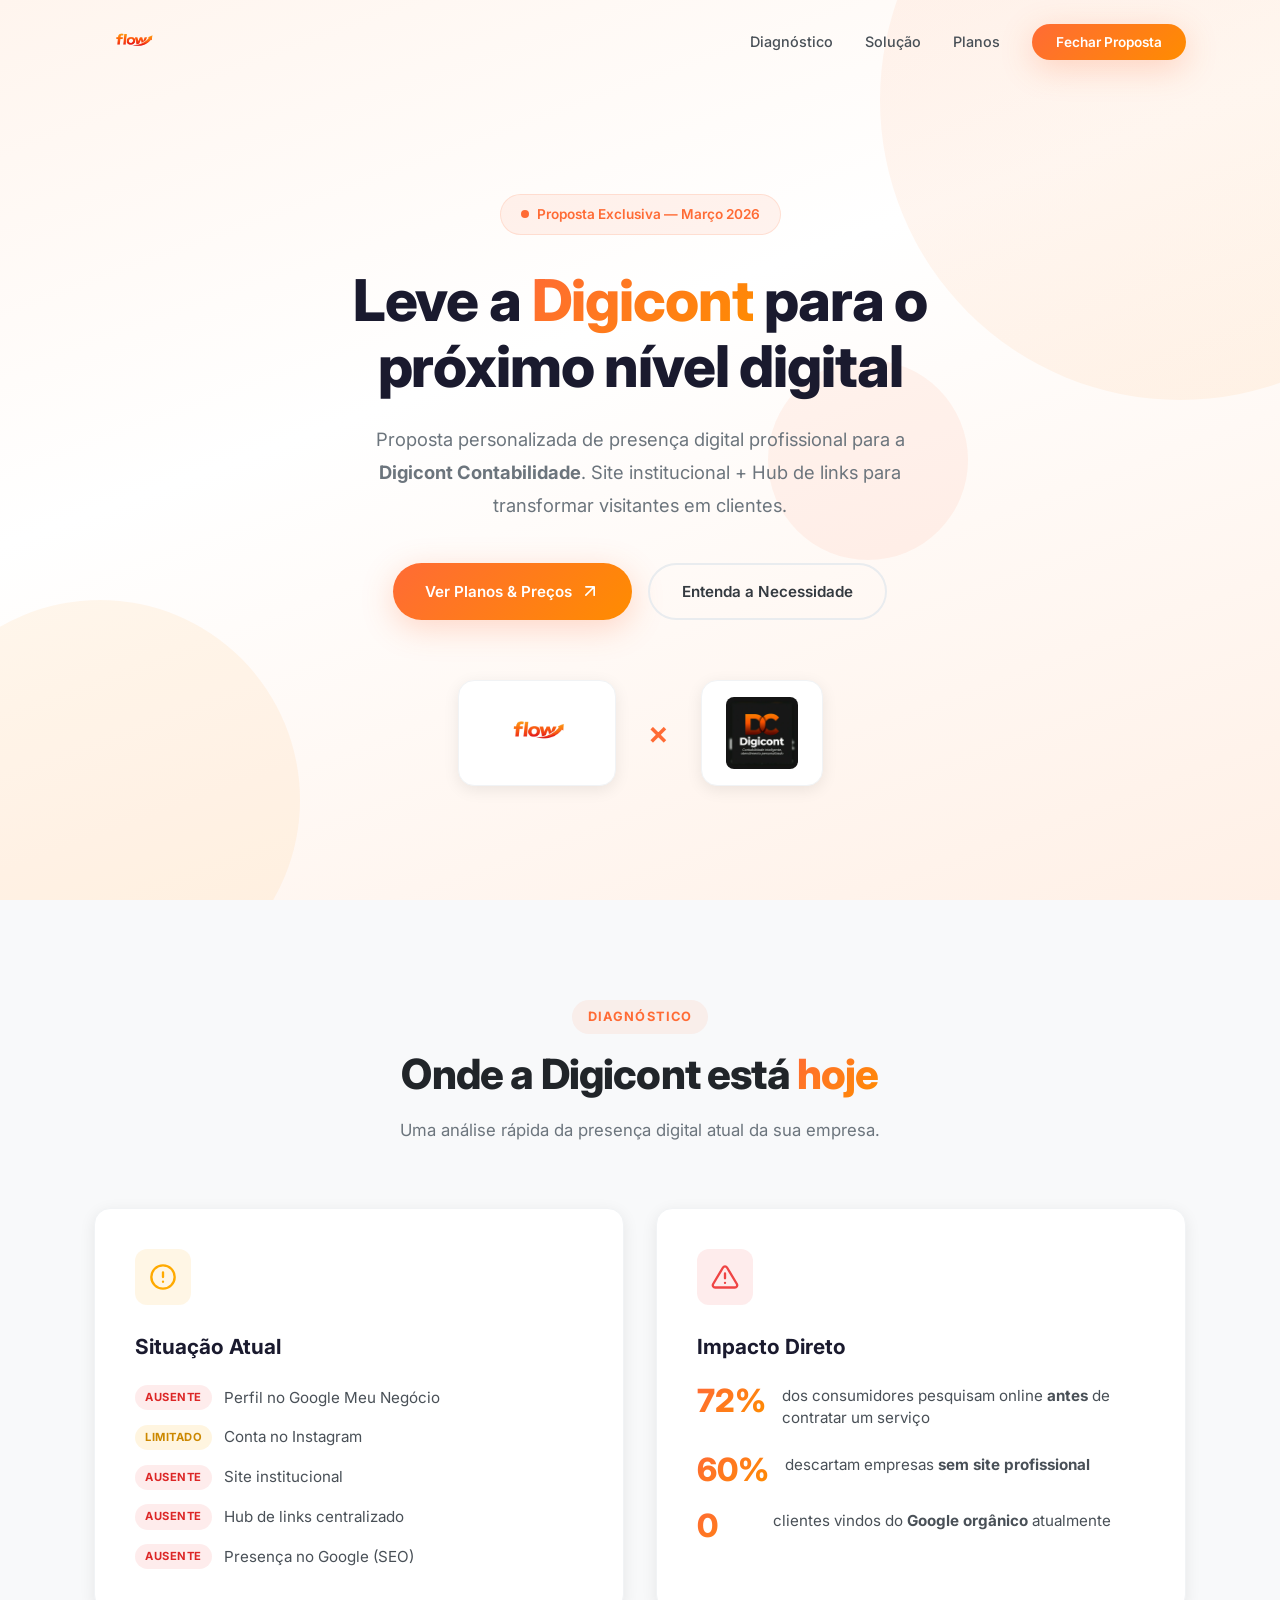
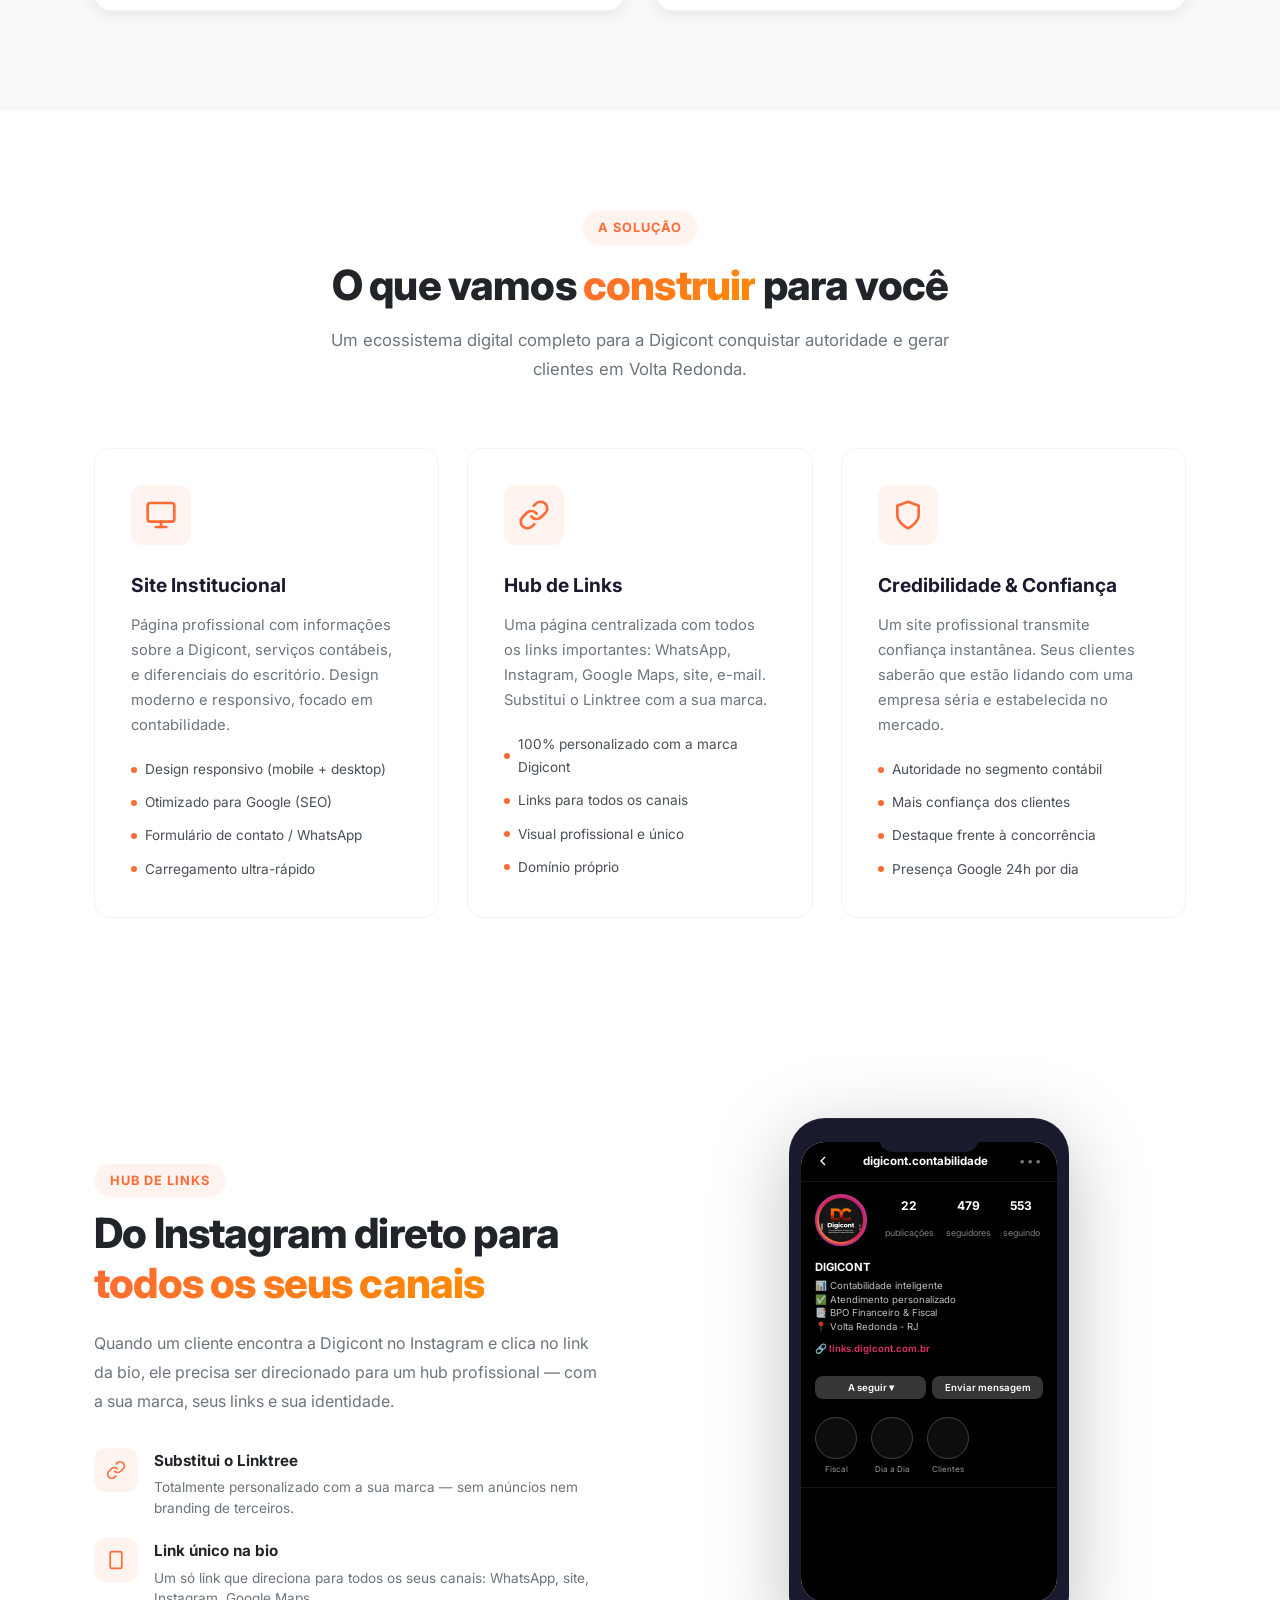
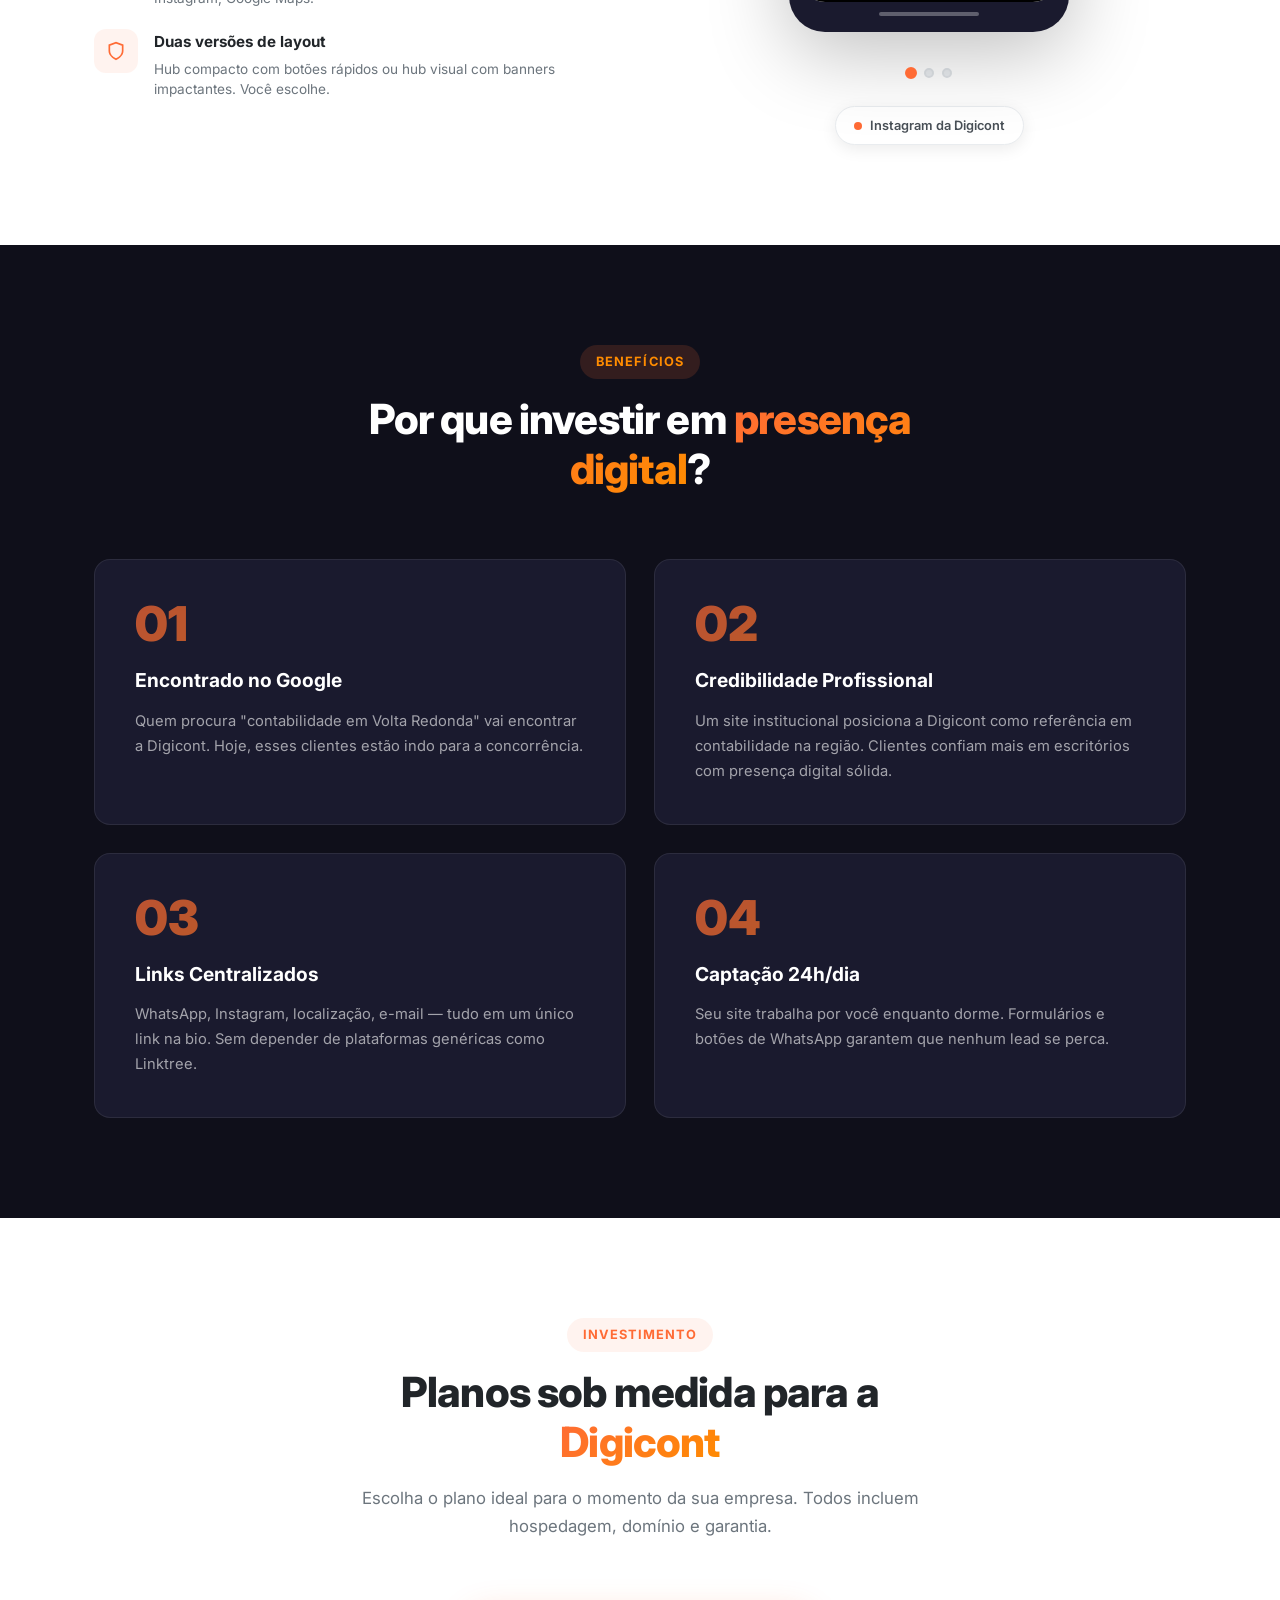
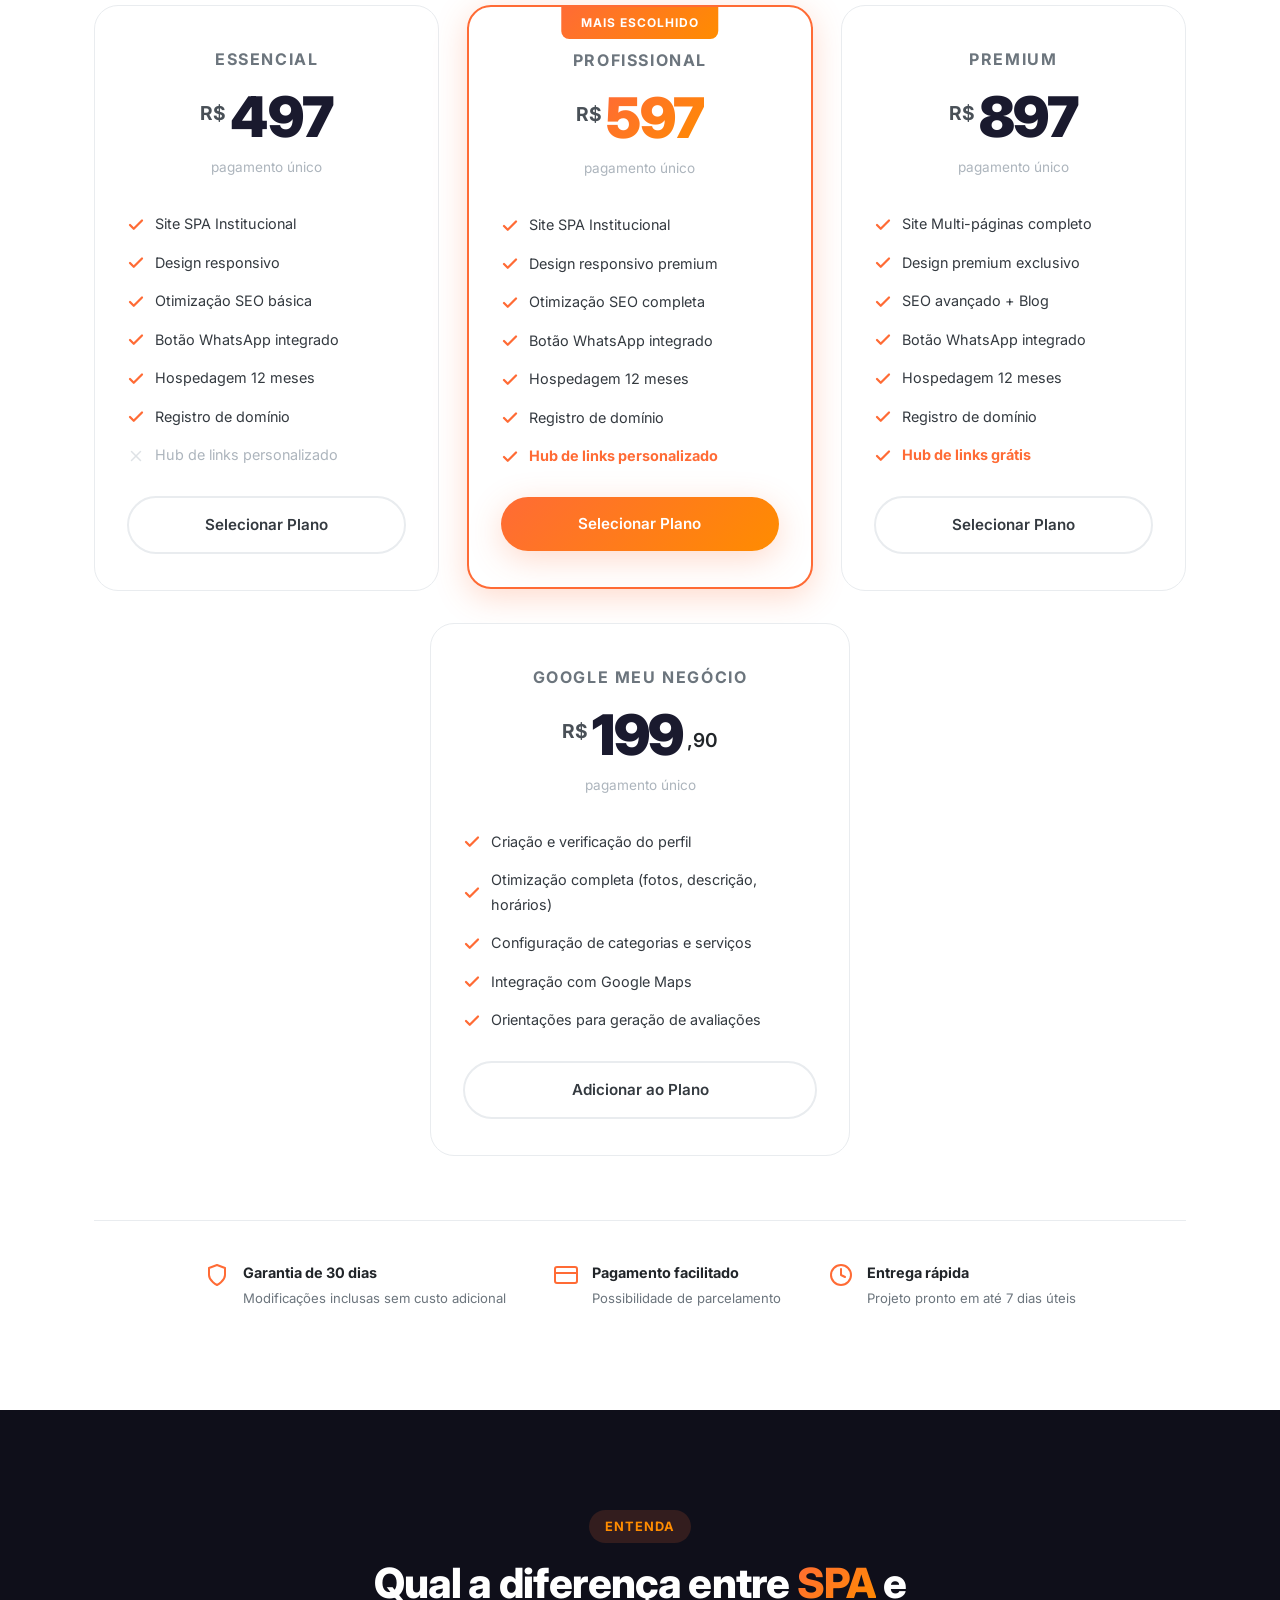
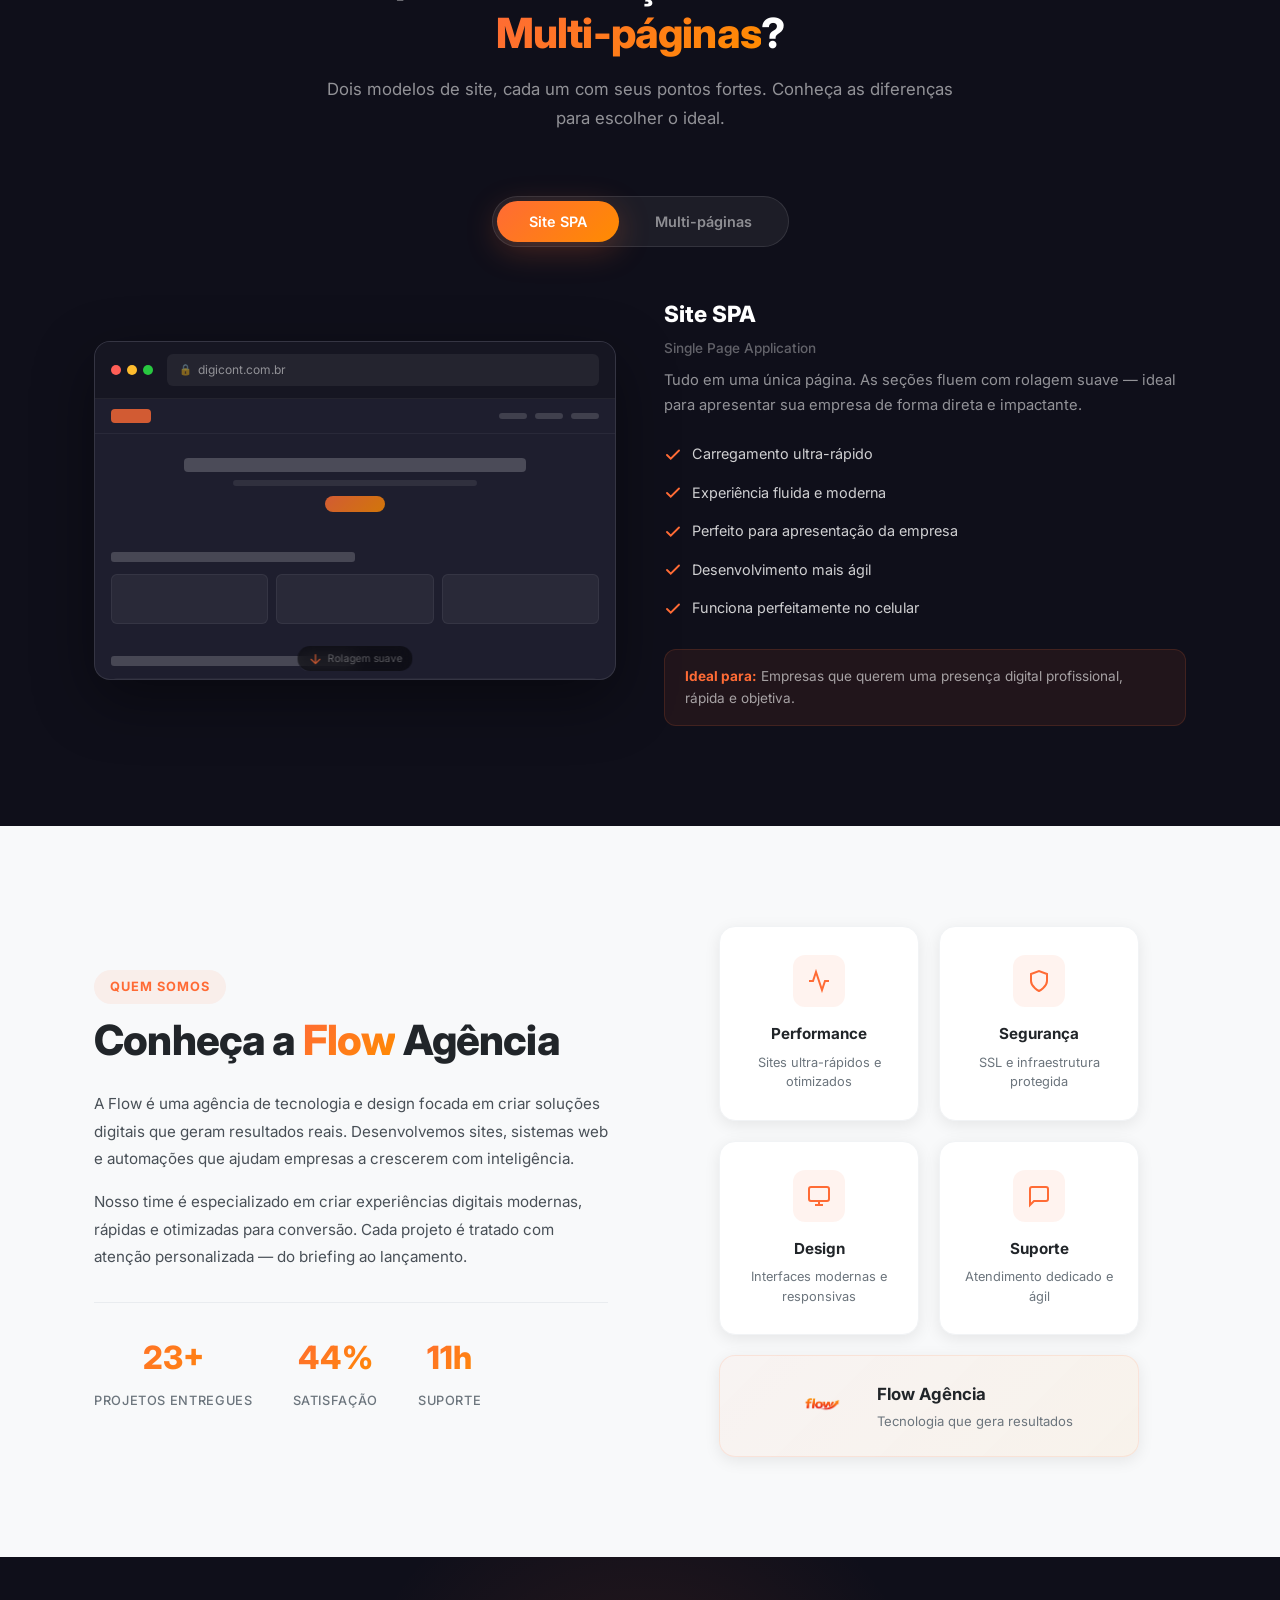
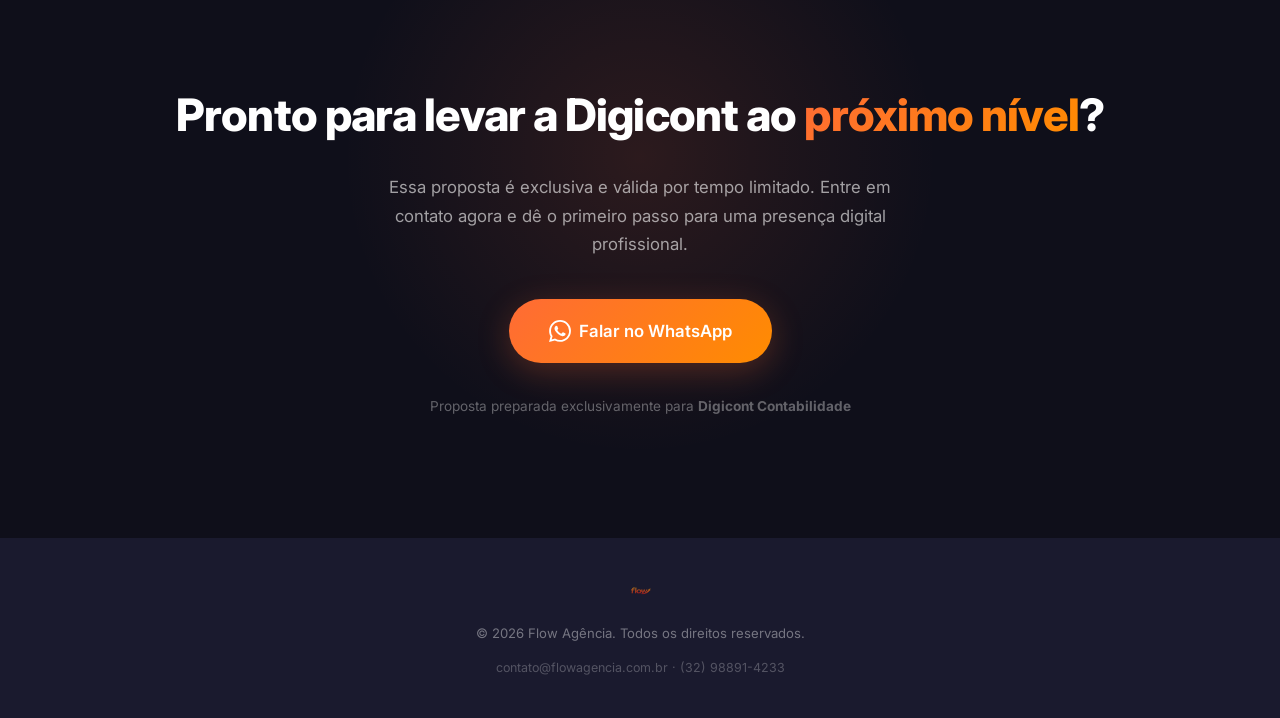
==== digicont.html @ 372ebaec "Proposta Digicont - contabilidade VRB" ====
<!DOCTYPE html>
<html lang="pt-BR">
<head>
    <meta charset="UTF-8">
    <meta name="viewport" content="width=device-width, initial-scale=1.0">
    <title>Proposta Comercial — Digicont × Flow Agência</title>
    <meta name="description" content="Proposta exclusiva de criação de site institucional e hub de links para a Digicont Contabilidade.">
    <link rel="preconnect" href="https://fonts.googleapis.com">
    <link rel="preconnect" href="https://fonts.gstatic.com" crossorigin>
    <link href="https://fonts.googleapis.com/css2?family=Inter:wght@300;400;500;600;700;800;900&display=swap" rel="stylesheet">
    <link rel="stylesheet" href="styles.css">
</head>
<body>
    <!-- ====== NAVBAR ====== -->
    <nav class="navbar" id="navbar">
        <div class="nav-container">
            <img src="referencias/agenciaflow/flow-logo.png" alt="Flow Agência" class="nav-logo">
            <ul class="nav-links">
                <li><a href="#diagnostico">Diagnóstico</a></li>
                <li><a href="#solucao">Solução</a></li>
                <li><a href="#planos">Planos</a></li>
                <li><a href="#contato" class="nav-cta">Fechar Proposta</a></li>
            </ul>
            <button class="mobile-toggle" id="mobileToggle" aria-label="Menu">
                <span></span><span></span><span></span>
            </button>
        </div>
    </nav>

    <!-- ====== HERO ====== -->
    <section class="hero" id="hero">
        <div class="hero-bg-shapes">
            <div class="shape shape-1"></div>
            <div class="shape shape-2"></div>
            <div class="shape shape-3"></div>
        </div>
        <div class="container hero-content">
            <div class="hero-badge animate-on-scroll">
                <span class="badge-dot"></span>
                Proposta Exclusiva — Março 2026
            </div>
            <h1 class="hero-title animate-on-scroll">
                Leve a <span class="gradient-text">Digicont</span> para o<br>
                próximo nível digital
            </h1>
            <p class="hero-subtitle animate-on-scroll">
                Proposta personalizada de presença digital profissional para a 
                <strong>Digicont Contabilidade</strong>. Site institucional + Hub de links 
                para transformar visitantes em clientes.
            </p>
            <div class="hero-actions animate-on-scroll">
                <a href="#planos" class="btn btn-primary btn-lg">
                    Ver Planos & Preços
                    <svg width="20" height="20" viewBox="0 0 24 24" fill="none" stroke="currentColor" stroke-width="2" stroke-linecap="round" stroke-linejoin="round"><path d="M7 17l9.2-9.2M17 17V7H7"/></svg>
                </a>
                <a href="#diagnostico" class="btn btn-outline btn-lg">Entenda a Necessidade</a>
            </div>
            <div class="hero-logos animate-on-scroll">
                <div class="hero-logo-item">
                    <img src="referencias/agenciaflow/flow-logo.png" alt="Flow">
                </div>
                <span class="hero-logo-divider">×</span>
                <div class="hero-logo-item">
                    <img src="referencias/digicont/digicont-logo.png" alt="Digicont">
                </div>
            </div>
        </div>
    </section>

    <!-- ====== DIAGNÓSTICO ====== -->
    <section class="section section-light" id="diagnostico">
        <div class="container">
            <div class="section-header animate-on-scroll">
                <span class="section-tag">Diagnóstico</span>
                <h2 class="section-title">Onde a Digicont está <span class="gradient-text">hoje</span></h2>
                <p class="section-desc">Uma análise rápida da presença digital atual da sua empresa.</p>
            </div>
            <div class="diagnostic-grid">
                <div class="diagnostic-card current animate-on-scroll">
                    <div class="diag-icon diag-icon-warning">
                        <svg width="28" height="28" viewBox="0 0 24 24" fill="none" stroke="currentColor" stroke-width="2" stroke-linecap="round" stroke-linejoin="round"><circle cx="12" cy="12" r="10"/><path d="M12 8v4M12 16h.01"/></svg>
                    </div>
                    <h3>Situação Atual</h3>
                    <ul class="diag-list">
                        <li>
                            <span class="diag-status diag-status-missing">Ausente</span>
                            Perfil no Google Meu Negócio
                        </li>
                        <li>
                            <span class="diag-status diag-status-limited">Limitado</span>
                            Conta no Instagram
                        </li>
                        <li>
                            <span class="diag-status diag-status-missing">Ausente</span>
                            Site institucional
                        </li>
                        <li>
                            <span class="diag-status diag-status-missing">Ausente</span>
                            Hub de links centralizado
                        </li>
                        <li>
                            <span class="diag-status diag-status-missing">Ausente</span>
                            Presença no Google (SEO)
                        </li>
                    </ul>
                </div>
                <div class="diagnostic-card impact animate-on-scroll">
                    <div class="diag-icon diag-icon-danger">
                        <svg width="28" height="28" viewBox="0 0 24 24" fill="none" stroke="currentColor" stroke-width="2" stroke-linecap="round" stroke-linejoin="round"><path d="M10.29 3.86L1.82 18a2 2 0 001.71 3h16.94a2 2 0 001.71-3L13.71 3.86a2 2 0 00-3.42 0z"/><path d="M12 9v4M12 17h.01"/></svg>
                    </div>
                    <h3>Impacto Direto</h3>
                    <div class="impact-items">
                        <div class="impact-item">
                            <span class="impact-number">72%</span>
                            <p>dos consumidores pesquisam online <strong>antes</strong> de contratar um serviço</p>
                        </div>
                        <div class="impact-item">
                            <span class="impact-number">60%</span>
                            <p>descartam empresas <strong>sem site profissional</strong></p>
                        </div>
                        <div class="impact-item">
                            <span class="impact-number">0</span>
                            <p>clientes vindos do <strong>Google orgânico</strong> atualmente</p>
                        </div>
                    </div>
                </div>
            </div>
        </div>
    </section>

    <!-- ====== SOLUÇÃO ====== -->
    <section class="section section-white" id="solucao">
        <div class="container">
            <div class="section-header animate-on-scroll">
                <span class="section-tag">A Solução</span>
                <h2 class="section-title">O que vamos <span class="gradient-text">construir</span> para você</h2>
                <p class="section-desc">Um ecossistema digital completo para a Digicont conquistar autoridade e gerar clientes em Volta Redonda.</p>
            </div>
            <div class="solution-grid">
                <div class="solution-card animate-on-scroll">
                    <div class="solution-icon">
                        <svg width="32" height="32" viewBox="0 0 24 24" fill="none" stroke="currentColor" stroke-width="2" stroke-linecap="round" stroke-linejoin="round"><rect x="2" y="3" width="20" height="14" rx="2" ry="2"/><line x1="8" y1="21" x2="16" y2="21"/><line x1="12" y1="17" x2="12" y2="21"/></svg>
                    </div>
                    <h3>Site Institucional</h3>
                    <p>Página profissional com informações sobre a Digicont, serviços contábeis, e diferenciais do escritório. Design moderno e responsivo, focado em contabilidade.</p>
                    <ul class="solution-features">
                        <li>Design responsivo (mobile + desktop)</li>
                        <li>Otimizado para Google (SEO)</li>
                        <li>Formulário de contato / WhatsApp</li>
                        <li>Carregamento ultra-rápido</li>
                    </ul>
                </div>
                <div class="solution-card animate-on-scroll">
                    <div class="solution-icon">
                        <svg width="32" height="32" viewBox="0 0 24 24" fill="none" stroke="currentColor" stroke-width="2" stroke-linecap="round" stroke-linejoin="round"><path d="M10 13a5 5 0 007.54.54l3-3a5 5 0 00-7.07-7.07l-1.72 1.71"/><path d="M14 11a5 5 0 00-7.54-.54l-3 3a5 5 0 007.07 7.07l1.71-1.71"/></svg>
                    </div>
                    <h3>Hub de Links</h3>
                    <p>Uma página centralizada com todos os links importantes: WhatsApp, Instagram, Google Maps, site, e-mail. Substitui o Linktree com a sua marca.</p>
                    <ul class="solution-features">
                        <li>100% personalizado com a marca Digicont</li>
                        <li>Links para todos os canais</li>
                        <li>Visual profissional e único</li>
                        <li>Domínio próprio</li>
                    </ul>
                </div>
                <div class="solution-card animate-on-scroll">
                    <div class="solution-icon">
                        <svg width="32" height="32" viewBox="0 0 24 24" fill="none" stroke="currentColor" stroke-width="2" stroke-linecap="round" stroke-linejoin="round"><path d="M12 22s8-4 8-10V5l-8-3-8 3v7c0 6 8 10 8 10z"/></svg>
                    </div>
                    <h3>Credibilidade & Confiança</h3>
                    <p>Um site profissional transmite confiança instantânea. Seus clientes saberão que estão lidando com uma empresa séria e estabelecida no mercado.</p>
                    <ul class="solution-features">
                        <li>Autoridade no segmento contábil</li>
                        <li>Mais confiança dos clientes</li>
                        <li>Destaque frente à concorrência</li>
                        <li>Presença Google 24h por dia</li>
                    </ul>
                </div>
            </div>
        </div>
    </section>

    <!-- ====== HUB DE LINKS DEMO ====== -->
    <section class="section section-white" id="hub-demo">
        <div class="container">
            <div class="hub-demo-grid">
                <!-- Text side -->
                <div class="hub-demo-content animate-on-scroll">
                    <span class="section-tag">Hub de Links</span>
                    <h2 class="section-title">Do Instagram direto para <span class="gradient-text">todos os seus canais</span></h2>
                    <p class="hub-demo-desc">
                        Quando um cliente encontra a Digicont no Instagram e clica no link da bio, ele precisa ser direcionado 
                        para um hub profissional — com a sua marca, seus links e sua identidade.
                    </p>
                    <div class="hub-features-list">
                        <div class="hub-feature-item">
                            <div class="hub-feature-icon">
                                <svg width="20" height="20" viewBox="0 0 24 24" fill="none" stroke="currentColor" stroke-width="2"><path d="M10 13a5 5 0 007.54.54l3-3a5 5 0 00-7.07-7.07l-1.72 1.71"/><path d="M14 11a5 5 0 00-7.54-.54l-3 3a5 5 0 007.07 7.07l1.71-1.71"/></svg>
                            </div>
                            <div>
                                <strong>Substitui o Linktree</strong>
                                <p>Totalmente personalizado com a sua marca — sem anúncios nem branding de terceiros.</p>
                            </div>
                        </div>
                        <div class="hub-feature-item">
                            <div class="hub-feature-icon">
                                <svg width="20" height="20" viewBox="0 0 24 24" fill="none" stroke="currentColor" stroke-width="2"><rect x="5" y="2" width="14" height="20" rx="2" ry="2"/><line x1="12" y1="18" x2="12.01" y2="18"/></svg>
                            </div>
                            <div>
                                <strong>Link único na bio</strong>
                                <p>Um só link que direciona para todos os seus canais: WhatsApp, site, Instagram, Google Maps.</p>
                            </div>
                        </div>
                        <div class="hub-feature-item">
                            <div class="hub-feature-icon">
                                <svg width="20" height="20" viewBox="0 0 24 24" fill="none" stroke="currentColor" stroke-width="2"><path d="M12 22s8-4 8-10V5l-8-3-8 3v7c0 6 8 10 8 10z"/></svg>
                            </div>
                            <div>
                                <strong>Duas versões de layout</strong>
                                <p>Hub compacto com botões rápidos ou hub visual com banners impactantes. Você escolhe.</p>
                            </div>
                        </div>
                    </div>
                </div>

                <!-- Phone Mockup with Animation -->
                <div class="hub-phone-wrapper animate-on-scroll">
                    <div class="hub-phone">
                        <div class="phone-notch"></div>
                        <div class="phone-screen">
                            <!-- SCREEN 1: Instagram Profile -->
                            <div class="hub-screen ig-screen hub-screen-active" id="igScreen">
                                <div class="ig-header">
                                    <svg width="16" height="16" viewBox="0 0 24 24" fill="none" stroke="white" stroke-width="2"><polyline points="15 18 9 12 15 6"/></svg>
                                    <span class="ig-username">digicont.contabilidade</span>
                                    <span class="ig-dots">•••</span>
                                </div>
                                <div class="ig-profile-area">
                                    <div class="ig-avatar">
                                        <img src="referencias/digicont/digicont-logo.png" alt="Digicont">
                                    </div>
                                    <div class="ig-stats">
                                        <div class="ig-stat"><strong>22</strong><span>publicações</span></div>
                                        <div class="ig-stat"><strong>479</strong><span>seguidores</span></div>
                                        <div class="ig-stat"><strong>553</strong><span>seguindo</span></div>
                                    </div>
                                </div>
                                <div class="ig-bio">
                                    <strong>DIGICONT</strong>
                                    <p>📊 Contabilidade inteligente</p>
                                    <p>✅ Atendimento personalizado</p>
                                    <p>📑 BPO Financeiro & Fiscal</p>
                                    <p>📍 Volta Redonda - RJ</p>
                                    <a class="ig-bio-link" id="igBioLink">🔗 links.digicont.com.br</a>
                                </div>
                                <div class="ig-actions">
                                    <button class="ig-btn ig-btn-follow">A seguir ▾</button>
                                    <button class="ig-btn ig-btn-msg">Enviar mensagem</button>
                                </div>
                                <div class="ig-highlights">
                                    <div class="ig-highlight"><div class="ig-hl-circle"></div><span>Fiscal</span></div>
                                    <div class="ig-highlight"><div class="ig-hl-circle"></div><span>Dia a Dia</span></div>
                                    <div class="ig-highlight"><div class="ig-hl-circle"></div><span>Clientes</span></div>
                                </div>
                                <!-- Animated cursor -->
                                <div class="ig-cursor" id="igCursor">
                                    <svg width="20" height="20" viewBox="0 0 24 24" fill="white" stroke="rgba(0,0,0,0.3)" stroke-width="1"><path d="M5 3l14 9-6 1-3 7z"/></svg>
                                </div>
                            </div>

                            <!-- SCREEN 2: Hub Compacto -->
                            <div class="hub-screen hub-compact-screen" id="hubCompact">
                                <div class="hub-screen-content">
                                    <div class="hub-profile">
                                        <div class="hub-avatar">
                                            <img src="referencias/digicont/digicont-logo.png" alt="Digicont">
                                        </div>
                                        <h3 class="hub-name">Digicont Contabilidade</h3>
                                        <p class="hub-bio">Contabilidade inteligente em Volta Redonda 📊</p>
                                    </div>
                                    <div class="hub-links">
                                        <a class="hub-link-btn hub-link-wa" href="#">
                                            <svg width="16" height="16" viewBox="0 0 24 24" fill="currentColor"><path d="M17.472 14.382c-.297-.149-1.758-.867-2.03-.967-.273-.099-.471-.148-.67.15-.197.297-.767.966-.94 1.164-.173.199-.347.223-.644.075-.297-.15-1.255-.463-2.39-1.475-.883-.788-1.48-1.761-1.653-2.059-.173-.297-.018-.458.13-.606.134-.133.298-.347.446-.52.149-.174.198-.298.298-.497.099-.198.05-.371-.025-.52-.075-.149-.669-1.612-.916-2.207-.242-.579-.487-.5-.669-.51-.173-.008-.371-.01-.57-.01-.198 0-.52.074-.792.372-.272.297-1.04 1.016-1.04 2.479 0 1.462 1.065 2.875 1.213 3.074.149.198 2.096 3.2 5.077 4.487.709.306 1.262.489 1.694.625.712.227 1.36.195 1.871.118.571-.085 1.758-.719 2.006-1.413.248-.694.248-1.289.173-1.413-.074-.124-.272-.198-.57-.347z"/></svg>
                                            Fale pelo WhatsApp
                                        </a>
                                        <a class="hub-link-btn" href="#">
                                            <svg width="16" height="16" viewBox="0 0 24 24" fill="none" stroke="currentColor" stroke-width="2"><rect x="2" y="3" width="20" height="14" rx="2"/><line x1="8" y1="21" x2="16" y2="21"/><line x1="12" y1="17" x2="12" y2="21"/></svg>
                                            Visite nosso Site
                                        </a>
                                        <a class="hub-link-btn" href="#">
                                            <svg width="16" height="16" viewBox="0 0 24 24" fill="none" stroke="currentColor" stroke-width="2"><rect x="2" y="2" width="20" height="20" rx="5"/><path d="M16 11.37A4 4 0 1112.63 8 4 4 0 0116 11.37z"/></svg>
                                            Instagram @digicont
                                        </a>
                                        <a class="hub-link-btn" href="#">
                                            <svg width="16" height="16" viewBox="0 0 24 24" fill="none" stroke="currentColor" stroke-width="2"><path d="M21 10c0 7-9 13-9 13s-9-6-9-13a9 9 0 0118 0z"/><circle cx="12" cy="10" r="3"/></svg>
                                            Nossa Localização
                                        </a>
                                        <a class="hub-link-btn" href="#">
                                            <svg width="16" height="16" viewBox="0 0 24 24" fill="none" stroke="currentColor" stroke-width="2"><path d="M4 4h16c1.1 0 2 .9 2 2v12c0 1.1-.9 2-2 2H4c-1.1 0-2-.9-2-2V6c0-1.1.9-2 2-2z"/><polyline points="22,6 12,13 2,6"/></svg>
                                            Enviar E-mail
                                        </a>
                                        <a class="hub-link-btn" href="#">
                                            <svg width="16" height="16" viewBox="0 0 24 24" fill="none" stroke="currentColor" stroke-width="2"><polygon points="12 2 15.09 8.26 22 9.27 17 14.14 18.18 21.02 12 17.77 5.82 21.02 7 14.14 2 9.27 8.91 8.26 12 2"/></svg>
                                            Avalie no Google
                                        </a>
                                    </div>
                                    <div class="hub-footer-mock"><span>links.digicont.com.br</span></div>
                                </div>
                            </div>

                            <!-- SCREEN 3: Hub Visual (grandes banners) -->
                            <div class="hub-screen hub-visual-screen" id="hubVisual">
                                <div class="hub-screen-content hub-visual-content">
                                    <div class="hub-profile hub-profile-mini">
                                        <div class="hub-avatar hub-avatar-sm">
                                            <img src="referencias/digicont/digicont-logo.png" alt="Digicont">
                                        </div>
                                        <div class="hub-profile-text">
                                            <h3 class="hub-name">Digicont Contabilidade</h3>
                                            <p class="hub-bio">Contabilidade em VRB</p>
                                        </div>
                                    </div>
                                    <div class="hub-banners">
                                        <div class="hub-banner-card">
                                            <div class="hub-banner-bg" style="background: linear-gradient(135deg, #5C3A21, #8B6543);"></div>
                                            <div class="hub-banner-content">
                                                <div class="hub-banner-icon">
                                                    <svg width="28" height="28" viewBox="0 0 24 24" fill="none" stroke="white" stroke-width="2"><path d="M21 15a2 2 0 01-2 2H7l-4 4V5a2 2 0 012-2h14a2 2 0 012 2z"/></svg>
                                                </div>
                                                <div>
                                                    <strong>Fale com um consultor</strong>
                                                    <p>Tire suas dúvidas sobre nossos serviços</p>
                                                </div>
                                            </div>
                                            <span class="hub-banner-cta">CLIQUE AQUI →</span>
                                        </div>
                                        <div class="hub-banner-card">
                                            <div class="hub-banner-bg" style="background: linear-gradient(135deg, #2D5016, #4A7A2E);"></div>
                                            <div class="hub-banner-content">
                                                <div class="hub-banner-icon">
                                                    <svg width="28" height="28" viewBox="0 0 24 24" fill="none" stroke="white" stroke-width="2"><path d="M3 9l9-7 9 7v11a2 2 0 01-2 2H5a2 2 0 01-2-2z"/><polyline points="9 22 9 12 15 12 15 22"/></svg>
                                                </div>
                                                <div>
                                                    <strong>Nossos Serviços</strong>
                                                    <p>Declarações, impostos e mais</p>
                                                </div>
                                            </div>
                                            <span class="hub-banner-cta">CLIQUE AQUI →</span>
                                        </div>
                                        <div class="hub-banner-card">
                                            <div class="hub-banner-bg" style="background: linear-gradient(135deg, #1a365d, #2b6cb0);"></div>
                                            <div class="hub-banner-content">
                                                <div class="hub-banner-icon">
                                                    <svg width="28" height="28" viewBox="0 0 24 24" fill="none" stroke="white" stroke-width="2"><rect x="2" y="2" width="20" height="20" rx="5"/><path d="M16 11.37A4 4 0 1112.63 8 4 4 0 0116 11.37z"/><line x1="17.5" y1="6.5" x2="17.51" y2="6.5"/></svg>
                                                </div>
                                                <div>
                                                    <strong>Siga no Instagram</strong>
                                                    <p>Acompanhe nosso dia a dia</p>
                                                </div>
                                            </div>
                                            <span class="hub-banner-cta">CLIQUE AQUI →</span>
                                        </div>
                                    </div>
                                    <div class="hub-footer-mock"><span>links.digicont.com.br</span></div>
                                </div>
                            </div>
                        </div>
                        <div class="phone-home-bar"></div>
                    </div>
                    <!-- Version indicator -->
                    <div class="hub-version-indicator">
                        <button class="hub-version-dot hub-vdot-active" data-screen="0"></button>
                        <button class="hub-version-dot" data-screen="1"></button>
                        <button class="hub-version-dot" data-screen="2"></button>
                    </div>
                    <div class="hub-phone-label">
                        <span class="hub-label-dot"></span>
                        <span id="hubStepLabel">Instagram da Digicont</span>
                    </div>
                </div>
            </div>
        </div>
    </section>


    <!-- ====== BENEFÍCIOS ====== -->
    <section class="section section-dark" id="beneficios">
        <div class="container">
            <div class="section-header animate-on-scroll">
                <span class="section-tag tag-light">Benefícios</span>
                <h2 class="section-title text-white">Por que investir em <span class="gradient-text">presença digital</span>?</h2>
            </div>
            <div class="benefits-grid">
                <div class="benefit-card animate-on-scroll">
                    <div class="benefit-number">01</div>
                    <h3>Encontrado no Google</h3>
                    <p>Quem procura "contabilidade em Volta Redonda" vai encontrar a Digicont. Hoje, esses clientes estão indo para a concorrência.</p>
                </div>
                <div class="benefit-card animate-on-scroll">
                    <div class="benefit-number">02</div>
                    <h3>Credibilidade Profissional</h3>
                    <p>Um site institucional posiciona a Digicont como referência em contabilidade na região. Clientes confiam mais em escritórios com presença digital sólida.</p>
                </div>
                <div class="benefit-card animate-on-scroll">
                    <div class="benefit-number">03</div>
                    <h3>Links Centralizados</h3>
                    <p>WhatsApp, Instagram, localização, e-mail — tudo em um único link na bio. Sem depender de plataformas genéricas como Linktree.</p>
                </div>
                <div class="benefit-card animate-on-scroll">
                    <div class="benefit-number">04</div>
                    <h3>Captação 24h/dia</h3>
                    <p>Seu site trabalha por você enquanto dorme. Formulários e botões de WhatsApp garantem que nenhum lead se perca.</p>
                </div>
            </div>
        </div>
    </section>

    <!-- ====== PLANOS & PREÇOS ====== -->
    <section class="section section-white" id="planos">
        <div class="container">
            <div class="section-header animate-on-scroll">
                <span class="section-tag">Investimento</span>
                <h2 class="section-title">Planos sob medida para a <span class="gradient-text">Digicont</span></h2>
                <p class="section-desc">Escolha o plano ideal para o momento da sua empresa. Todos incluem hospedagem, domínio e garantia.</p>
            </div>
            <div class="pricing-grid">
                <!-- PLANO 1 -->
                <div class="pricing-card animate-on-scroll">
                    <div class="pricing-header">
                        <span class="pricing-name">Essencial</span>
                        <div class="pricing-price">
                            <span class="price-currency">R$</span>
                            <span class="price-value">497</span>
                        </div>
                        <span class="pricing-period">pagamento único</span>
                    </div>
                    <div class="pricing-body">
                        <ul class="pricing-features">
                            <li class="feature-included">
                                <svg width="18" height="18" viewBox="0 0 24 24" fill="none" stroke="currentColor" stroke-width="3" stroke-linecap="round" stroke-linejoin="round"><polyline points="20 6 9 17 4 12"/></svg>
                                Site SPA Institucional
                            </li>
                            <li class="feature-included">
                                <svg width="18" height="18" viewBox="0 0 24 24" fill="none" stroke="currentColor" stroke-width="3" stroke-linecap="round" stroke-linejoin="round"><polyline points="20 6 9 17 4 12"/></svg>
                                Design responsivo
                            </li>
                            <li class="feature-included">
                                <svg width="18" height="18" viewBox="0 0 24 24" fill="none" stroke="currentColor" stroke-width="3" stroke-linecap="round" stroke-linejoin="round"><polyline points="20 6 9 17 4 12"/></svg>
                                Otimização SEO básica
                            </li>
                            <li class="feature-included">
                                <svg width="18" height="18" viewBox="0 0 24 24" fill="none" stroke="currentColor" stroke-width="3" stroke-linecap="round" stroke-linejoin="round"><polyline points="20 6 9 17 4 12"/></svg>
                                Botão WhatsApp integrado
                            </li>
                            <li class="feature-included">
                                <svg width="18" height="18" viewBox="0 0 24 24" fill="none" stroke="currentColor" stroke-width="3" stroke-linecap="round" stroke-linejoin="round"><polyline points="20 6 9 17 4 12"/></svg>
                                Hospedagem 12 meses
                            </li>
                            <li class="feature-included">
                                <svg width="18" height="18" viewBox="0 0 24 24" fill="none" stroke="currentColor" stroke-width="3" stroke-linecap="round" stroke-linejoin="round"><polyline points="20 6 9 17 4 12"/></svg>
                                Registro de domínio
                            </li>
                            <li class="feature-excluded">
                                <svg width="18" height="18" viewBox="0 0 24 24" fill="none" stroke="currentColor" stroke-width="2" stroke-linecap="round" stroke-linejoin="round"><line x1="18" y1="6" x2="6" y2="18"/><line x1="6" y1="6" x2="18" y2="18"/></svg>
                                Hub de links personalizado
                            </li>
                        </ul>
                        <a href="#contato" class="btn btn-outline btn-block">Selecionar Plano</a>
                    </div>
                </div>

                <!-- PLANO 2 - DESTAQUE -->
                <div class="pricing-card pricing-featured animate-on-scroll">
                    <div class="pricing-badge">Mais Escolhido</div>
                    <div class="pricing-header">
                        <span class="pricing-name">Profissional</span>
                        <div class="pricing-price">
                            <span class="price-currency">R$</span>
                            <span class="price-value">597</span>
                        </div>
                        <span class="pricing-period">pagamento único</span>
                    </div>
                    <div class="pricing-body">
                        <ul class="pricing-features">
                            <li class="feature-included">
                                <svg width="18" height="18" viewBox="0 0 24 24" fill="none" stroke="currentColor" stroke-width="3" stroke-linecap="round" stroke-linejoin="round"><polyline points="20 6 9 17 4 12"/></svg>
                                Site SPA Institucional
                            </li>
                            <li class="feature-included">
                                <svg width="18" height="18" viewBox="0 0 24 24" fill="none" stroke="currentColor" stroke-width="3" stroke-linecap="round" stroke-linejoin="round"><polyline points="20 6 9 17 4 12"/></svg>
                                Design responsivo premium
                            </li>
                            <li class="feature-included">
                                <svg width="18" height="18" viewBox="0 0 24 24" fill="none" stroke="currentColor" stroke-width="3" stroke-linecap="round" stroke-linejoin="round"><polyline points="20 6 9 17 4 12"/></svg>
                                Otimização SEO completa
                            </li>
                            <li class="feature-included">
                                <svg width="18" height="18" viewBox="0 0 24 24" fill="none" stroke="currentColor" stroke-width="3" stroke-linecap="round" stroke-linejoin="round"><polyline points="20 6 9 17 4 12"/></svg>
                                Botão WhatsApp integrado
                            </li>
                            <li class="feature-included">
                                <svg width="18" height="18" viewBox="0 0 24 24" fill="none" stroke="currentColor" stroke-width="3" stroke-linecap="round" stroke-linejoin="round"><polyline points="20 6 9 17 4 12"/></svg>
                                Hospedagem 12 meses
                            </li>
                            <li class="feature-included">
                                <svg width="18" height="18" viewBox="0 0 24 24" fill="none" stroke="currentColor" stroke-width="3" stroke-linecap="round" stroke-linejoin="round"><polyline points="20 6 9 17 4 12"/></svg>
                                Registro de domínio
                            </li>
                            <li class="feature-included feature-highlight">
                                <svg width="18" height="18" viewBox="0 0 24 24" fill="none" stroke="currentColor" stroke-width="3" stroke-linecap="round" stroke-linejoin="round"><polyline points="20 6 9 17 4 12"/></svg>
                                <strong>Hub de links personalizado</strong>
                            </li>
                        </ul>
                        <a href="#contato" class="btn btn-primary btn-block">Selecionar Plano</a>
                    </div>
                </div>

                <!-- PLANO 3 -->
                <div class="pricing-card animate-on-scroll">
                    <div class="pricing-header">
                        <span class="pricing-name">Premium</span>
                        <div class="pricing-price">
                            <span class="price-currency">R$</span>
                            <span class="price-value">897</span>
                        </div>
                        <span class="pricing-period">pagamento único</span>
                    </div>
                    <div class="pricing-body">
                        <ul class="pricing-features">
                            <li class="feature-included">
                                <svg width="18" height="18" viewBox="0 0 24 24" fill="none" stroke="currentColor" stroke-width="3" stroke-linecap="round" stroke-linejoin="round"><polyline points="20 6 9 17 4 12"/></svg>
                                Site Multi-páginas completo
                            </li>
                            <li class="feature-included">
                                <svg width="18" height="18" viewBox="0 0 24 24" fill="none" stroke="currentColor" stroke-width="3" stroke-linecap="round" stroke-linejoin="round"><polyline points="20 6 9 17 4 12"/></svg>
                                Design premium exclusivo
                            </li>
                            <li class="feature-included">
                                <svg width="18" height="18" viewBox="0 0 24 24" fill="none" stroke="currentColor" stroke-width="3" stroke-linecap="round" stroke-linejoin="round"><polyline points="20 6 9 17 4 12"/></svg>
                                SEO avançado + Blog
                            </li>
                            <li class="feature-included">
                                <svg width="18" height="18" viewBox="0 0 24 24" fill="none" stroke="currentColor" stroke-width="3" stroke-linecap="round" stroke-linejoin="round"><polyline points="20 6 9 17 4 12"/></svg>
                                Botão WhatsApp integrado
                            </li>
                            <li class="feature-included">
                                <svg width="18" height="18" viewBox="0 0 24 24" fill="none" stroke="currentColor" stroke-width="3" stroke-linecap="round" stroke-linejoin="round"><polyline points="20 6 9 17 4 12"/></svg>
                                Hospedagem 12 meses
                            </li>
                            <li class="feature-included">
                                <svg width="18" height="18" viewBox="0 0 24 24" fill="none" stroke="currentColor" stroke-width="3" stroke-linecap="round" stroke-linejoin="round"><polyline points="20 6 9 17 4 12"/></svg>
                                Registro de domínio
                            </li>
                            <li class="feature-included feature-highlight">
                                <svg width="18" height="18" viewBox="0 0 24 24" fill="none" stroke="currentColor" stroke-width="3" stroke-linecap="round" stroke-linejoin="round"><polyline points="20 6 9 17 4 12"/></svg>
                                <strong>Hub de links grátis</strong>
                            </li>
                        </ul>
                        <a href="#contato" class="btn btn-outline btn-block">Selecionar Plano</a>
                    </div>
                </div>
            </div>

            <!-- CARD GMN -->
            <div class="pricing-card animate-on-scroll" style="margin-top: 2rem; max-width: 420px; margin-left: auto; margin-right: auto;">
                <div class="pricing-header">
                    <span class="pricing-name">Google Meu Negócio</span>
                    <div class="pricing-price">
                        <span class="price-currency">R$</span>
                        <span class="price-value">199</span>
                        <span style="font-size:1.2rem; font-weight:600; align-self:flex-end; padding-bottom:6px;">,90</span>
                    </div>
                    <span class="pricing-period">pagamento único</span>
                </div>
                <div class="pricing-body">
                    <ul class="pricing-features">
                        <li class="feature-included">
                            <svg width="18" height="18" viewBox="0 0 24 24" fill="none" stroke="currentColor" stroke-width="3" stroke-linecap="round" stroke-linejoin="round"><polyline points="20 6 9 17 4 12"/></svg>
                            Criação e verificação do perfil
                        </li>
                        <li class="feature-included">
                            <svg width="18" height="18" viewBox="0 0 24 24" fill="none" stroke="currentColor" stroke-width="3" stroke-linecap="round" stroke-linejoin="round"><polyline points="20 6 9 17 4 12"/></svg>
                            Otimização completa (fotos, descrição, horários)
                        </li>
                        <li class="feature-included">
                            <svg width="18" height="18" viewBox="0 0 24 24" fill="none" stroke="currentColor" stroke-width="3" stroke-linecap="round" stroke-linejoin="round"><polyline points="20 6 9 17 4 12"/></svg>
                            Configuração de categorias e serviços
                        </li>
                        <li class="feature-included">
                            <svg width="18" height="18" viewBox="0 0 24 24" fill="none" stroke="currentColor" stroke-width="3" stroke-linecap="round" stroke-linejoin="round"><polyline points="20 6 9 17 4 12"/></svg>
                            Integração com Google Maps
                        </li>
                        <li class="feature-included">
                            <svg width="18" height="18" viewBox="0 0 24 24" fill="none" stroke="currentColor" stroke-width="3" stroke-linecap="round" stroke-linejoin="round"><polyline points="20 6 9 17 4 12"/></svg>
                            Orientações para geração de avaliações
                        </li>
                    </ul>
                    <a href="#contato" class="btn btn-outline btn-block">Adicionar ao Plano</a>
                </div>
            </div>

            <!-- Garantias -->
            <div class="guarantees animate-on-scroll">
                <div class="guarantee-item">
                    <svg width="24" height="24" viewBox="0 0 24 24" fill="none" stroke="currentColor" stroke-width="2" stroke-linecap="round" stroke-linejoin="round"><path d="M12 22s8-4 8-10V5l-8-3-8 3v7c0 6 8 10 8 10z"/></svg>
                    <div>
                        <strong>Garantia de 30 dias</strong>
                        <p>Modificações inclusas sem custo adicional</p>
                    </div>
                </div>
                <div class="guarantee-item">
                    <svg width="24" height="24" viewBox="0 0 24 24" fill="none" stroke="currentColor" stroke-width="2" stroke-linecap="round" stroke-linejoin="round"><rect x="1" y="4" width="22" height="16" rx="2" ry="2"/><line x1="1" y1="10" x2="23" y2="10"/></svg>
                    <div>
                        <strong>Pagamento facilitado</strong>
                        <p>Possibilidade de parcelamento</p>
                    </div>
                </div>
                <div class="guarantee-item">
                    <svg width="24" height="24" viewBox="0 0 24 24" fill="none" stroke="currentColor" stroke-width="2" stroke-linecap="round" stroke-linejoin="round"><circle cx="12" cy="12" r="10"/><polyline points="12 6 12 12 16 14"/></svg>
                    <div>
                        <strong>Entrega rápida</strong>
                        <p>Projeto pronto em até 7 dias úteis</p>
                    </div>
                </div>
            </div>
        </div>
    </section>

    <!-- ====== SPA vs MULTI-PÁGINAS ====== -->
    <section class="section section-dark" id="tipos">
        <div class="container">
            <div class="section-header animate-on-scroll">
                <span class="section-tag tag-light">Entenda</span>
                <h2 class="section-title text-white">Qual a diferença entre <span class="gradient-text">SPA</span> e <span class="gradient-text">Multi-páginas</span>?</h2>
                <p class="section-desc" style="color: rgba(255,255,255,0.55);">Dois modelos de site, cada um com seus pontos fortes. Conheça as diferenças para escolher o ideal.</p>
            </div>

            <!-- Toggle Switch -->
            <div class="type-toggle animate-on-scroll">
                <button class="type-toggle-btn active" data-type="spa" id="toggleSpa">Site SPA</button>
                <button class="type-toggle-btn" data-type="multi" id="toggleMulti">Multi-páginas</button>
            </div>

            <!-- Comparison Content -->
            <div class="type-comparison animate-on-scroll">
                <!-- SPA Panel -->
                <div class="type-panel active" id="panelSpa">
                    <div class="type-panel-grid">
                        <!-- Browser Mockup -->
                        <div class="browser-mockup">
                            <div class="browser-topbar">
                                <div class="browser-dots">
                                    <span></span><span></span><span></span>
                                </div>
                                <div class="browser-url">
                                    <span class="url-lock">🔒</span> digicont.com.br
                                </div>
                            </div>
                            <div class="browser-viewport spa-viewport">
                                <div class="spa-page">
                                    <div class="mock-nav">
                                        <div class="mock-logo"></div>
                                        <div class="mock-links"><span></span><span></span><span></span></div>
                                    </div>
                                    <div class="mock-section mock-hero-section">
                                        <div class="mock-title-lg"></div>
                                        <div class="mock-text-sm"></div>
                                        <div class="mock-btn-mock"></div>
                                    </div>
                                    <div class="mock-section mock-services">
                                        <div class="mock-title-md"></div>
                                        <div class="mock-cards-row">
                                            <div class="mock-card-small"></div>
                                            <div class="mock-card-small"></div>
                                            <div class="mock-card-small"></div>
                                        </div>
                                    </div>
                                    <div class="mock-section mock-about">
                                        <div class="mock-title-md"></div>
                                        <div class="mock-text-block"></div>
                                    </div>
                                    <div class="mock-section mock-contact">
                                        <div class="mock-title-md"></div>
                                        <div class="mock-form-block"></div>
                                    </div>
                                </div>
                                <div class="scroll-indicator">
                                    <svg width="16" height="16" viewBox="0 0 24 24" fill="none" stroke="currentColor" stroke-width="2"><path d="M12 5v14M5 12l7 7 7-7"/></svg>
                                    Rolagem suave
                                </div>
                            </div>
                        </div>
                        <!-- Benefits -->
                        <div class="type-benefits">
                            <h3>Site SPA <span class="type-subtitle">Single Page Application</span></h3>
                            <p class="type-desc">Tudo em uma única página. As seções fluem com rolagem suave — ideal para apresentar sua empresa de forma direta e impactante.</p>
                            <ul class="type-list">
                                <li>
                                    <svg width="18" height="18" viewBox="0 0 24 24" fill="none" stroke="currentColor" stroke-width="2.5" stroke-linecap="round"><polyline points="20 6 9 17 4 12"/></svg>
                                    Carregamento ultra-rápido
                                </li>
                                <li>
                                    <svg width="18" height="18" viewBox="0 0 24 24" fill="none" stroke="currentColor" stroke-width="2.5" stroke-linecap="round"><polyline points="20 6 9 17 4 12"/></svg>
                                    Experiência fluida e moderna
                                </li>
                                <li>
                                    <svg width="18" height="18" viewBox="0 0 24 24" fill="none" stroke="currentColor" stroke-width="2.5" stroke-linecap="round"><polyline points="20 6 9 17 4 12"/></svg>
                                    Perfeito para apresentação da empresa
                                </li>
                                <li>
                                    <svg width="18" height="18" viewBox="0 0 24 24" fill="none" stroke="currentColor" stroke-width="2.5" stroke-linecap="round"><polyline points="20 6 9 17 4 12"/></svg>
                                    Desenvolvimento mais ágil
                                </li>
                                <li>
                                    <svg width="18" height="18" viewBox="0 0 24 24" fill="none" stroke="currentColor" stroke-width="2.5" stroke-linecap="round"><polyline points="20 6 9 17 4 12"/></svg>
                                    Funciona perfeitamente no celular
                                </li>
                            </ul>
                            <div class="type-ideal">
                                <strong>Ideal para:</strong> Empresas que querem uma presença digital profissional, rápida e objetiva.
                            </div>
                        </div>
                    </div>
                </div>

                <!-- Multi-Page Panel -->
                <div class="type-panel" id="panelMulti">
                    <div class="type-panel-grid">
                        <!-- Browser Mockup -->
                        <div class="browser-mockup">
                            <div class="browser-topbar">
                                <div class="browser-dots">
                                    <span></span><span></span><span></span>
                                </div>
                                <div class="browser-url">
                                    <span class="url-lock">🔒</span> <span class="multi-url-text">digicont.com.br</span>
                                </div>
                            </div>
                            <div class="browser-viewport multi-viewport">
                                <div class="multi-pages-container">
                                    <div class="multi-page page-home multi-active">
                                        <div class="mock-nav">
                                            <div class="mock-logo"></div>
                                            <div class="mock-links"><span class="link-active"></span><span></span><span></span><span></span></div>
                                        </div>
                                        <div class="mock-section mock-hero-section">
                                            <div class="mock-title-lg"></div>
                                            <div class="mock-text-sm"></div>
                                        </div>
                                    </div>
                                    <div class="multi-page page-servicos">
                                        <div class="mock-nav">
                                            <div class="mock-logo"></div>
                                            <div class="mock-links"><span></span><span class="link-active"></span><span></span><span></span></div>
                                        </div>
                                        <div class="mock-section">
                                            <div class="mock-title-md"></div>
                                            <div class="mock-cards-row">
                                                <div class="mock-card-small"></div>
                                                <div class="mock-card-small"></div>
                                            </div>
                                        </div>
                                    </div>
                                    <div class="multi-page page-sobre">
                                        <div class="mock-nav">
                                            <div class="mock-logo"></div>
                                            <div class="mock-links"><span></span><span></span><span class="link-active"></span><span></span></div>
                                        </div>
                                        <div class="mock-section">
                                            <div class="mock-title-md"></div>
                                            <div class="mock-text-block"></div>
                                        </div>
                                    </div>
                                    <div class="multi-page page-contato">
                                        <div class="mock-nav">
                                            <div class="mock-logo"></div>
                                            <div class="mock-links"><span></span><span></span><span></span><span class="link-active"></span></div>
                                        </div>
                                        <div class="mock-section">
                                            <div class="mock-title-md"></div>
                                            <div class="mock-form-block"></div>
                                        </div>
                                    </div>
                                </div>
                                <div class="multi-page-tabs">
                                    <button class="tab-btn tab-active" data-page="home">Home</button>
                                    <button class="tab-btn" data-page="servicos">Serviços</button>
                                    <button class="tab-btn" data-page="sobre">Sobre</button>
                                    <button class="tab-btn" data-page="contato">Contato</button>
                                </div>
                            </div>
                        </div>
                        <!-- Benefits -->
                        <div class="type-benefits">
                            <h3>Multi-páginas <span class="type-subtitle">Site Tradicional</span></h3>
                            <p class="type-desc">Cada seção tem sua própria página e URL. Perfeito para empresas com muitos serviços, conteúdo extenso ou que precisam de blog.</p>
                            <ul class="type-list">
                                <li>
                                    <svg width="18" height="18" viewBox="0 0 24 24" fill="none" stroke="currentColor" stroke-width="2.5" stroke-linecap="round"><polyline points="20 6 9 17 4 12"/></svg>
                                    SEO avançado (cada página ranqueia)
                                </li>
                                <li>
                                    <svg width="18" height="18" viewBox="0 0 24 24" fill="none" stroke="currentColor" stroke-width="2.5" stroke-linecap="round"><polyline points="20 6 9 17 4 12"/></svg>
                                    Conteúdo ilimitado por seção
                                </li>
                                <li>
                                    <svg width="18" height="18" viewBox="0 0 24 24" fill="none" stroke="currentColor" stroke-width="2.5" stroke-linecap="round"><polyline points="20 6 9 17 4 12"/></svg>
                                    Possibilidade de blog integrado
                                </li>
                                <li>
                                    <svg width="18" height="18" viewBox="0 0 24 24" fill="none" stroke="currentColor" stroke-width="2.5" stroke-linecap="round"><polyline points="20 6 9 17 4 12"/></svg>
                                    Navegação clara e organizada
                                </li>
                                <li>
                                    <svg width="18" height="18" viewBox="0 0 24 24" fill="none" stroke="currentColor" stroke-width="2.5" stroke-linecap="round"><polyline points="20 6 9 17 4 12"/></svg>
                                    Escalável para crescimento futuro
                                </li>
                            </ul>
                            <div class="type-ideal">
                                <strong>Ideal para:</strong> Empresas com muitos serviços, conteúdo detalhado e estratégia de SEO agressiva.
                            </div>
                        </div>
                    </div>
                </div>
            </div>
        </div>
    </section>

    <!-- ====== SOBRE A FLOW ====== -->
    <section class="section section-light" id="sobre">
        <div class="container">
            <div class="about-grid">
                <div class="about-content animate-on-scroll">
                    <span class="section-tag">Quem somos</span>
                    <h2 class="section-title">Conheça a <span class="gradient-text">Flow</span> Agência</h2>
                    <p>
                        A Flow é uma agência de tecnologia e design focada em criar soluções digitais que geram resultados reais. 
                        Desenvolvemos sites, sistemas web e automações que ajudam empresas a crescerem com inteligência.
                    </p>
                    <p>
                        Nosso time é especializado em criar experiências digitais modernas, rápidas e otimizadas para conversão. 
                        Cada projeto é tratado com atenção personalizada — do briefing ao lançamento.
                    </p>
                    <div class="about-stats">
                        <div class="stat-item">
                            <span class="stat-number">50+</span>
                            <span class="stat-label">Projetos entregues</span>
                        </div>
                        <div class="stat-item">
                            <span class="stat-number">98%</span>
                            <span class="stat-label">Satisfação</span>
                        </div>
                        <div class="stat-item">
                            <span class="stat-number">24h</span>
                            <span class="stat-label">Suporte</span>
                        </div>
                    </div>
                </div>
                <div class="about-visual animate-on-scroll">
                    <div class="about-feature-grid">
                        <div class="about-feature-card">
                            <div class="about-feature-icon">
                                <svg width="24" height="24" viewBox="0 0 24 24" fill="none" stroke="currentColor" stroke-width="2"><polyline points="22 12 18 12 15 21 9 3 6 12 2 12"/></svg>
                            </div>
                            <h4>Performance</h4>
                            <p>Sites ultra-rápidos e otimizados</p>
                        </div>
                        <div class="about-feature-card">
                            <div class="about-feature-icon">
                                <svg width="24" height="24" viewBox="0 0 24 24" fill="none" stroke="currentColor" stroke-width="2"><path d="M12 22s8-4 8-10V5l-8-3-8 3v7c0 6 8 10 8 10z"/></svg>
                            </div>
                            <h4>Segurança</h4>
                            <p>SSL e infraestrutura protegida</p>
                        </div>
                        <div class="about-feature-card">
                            <div class="about-feature-icon">
                                <svg width="24" height="24" viewBox="0 0 24 24" fill="none" stroke="currentColor" stroke-width="2"><rect x="2" y="3" width="20" height="14" rx="2"/><line x1="8" y1="21" x2="16" y2="21"/><line x1="12" y1="17" x2="12" y2="21"/></svg>
                            </div>
                            <h4>Design</h4>
                            <p>Interfaces modernas e responsivas</p>
                        </div>
                        <div class="about-feature-card">
                            <div class="about-feature-icon">
                                <svg width="24" height="24" viewBox="0 0 24 24" fill="none" stroke="currentColor" stroke-width="2"><path d="M21 15a2 2 0 01-2 2H7l-4 4V5a2 2 0 012-2h14a2 2 0 012 2z"/></svg>
                            </div>
                            <h4>Suporte</h4>
                            <p>Atendimento dedicado e ágil</p>
                        </div>
                        <div class="about-feature-card card-logo">
                            <img src="referencias/agenciaflow/flow-logo.png" alt="Flow Agência">
                            <div class="card-logo-text">
                                <h4>Flow Agência</h4>
                                <p>Tecnologia que gera resultados</p>
                            </div>
                        </div>
                    </div>
                </div>
            </div>
        </div>
    </section>

    <!-- ====== CTA FINAL ====== -->
    <section class="section section-cta" id="contato">
        <div class="container">
            <div class="cta-content animate-on-scroll">
                <h2 class="cta-title">Pronto para levar a Digicont ao <span class="gradient-text">próximo nível</span>?</h2>
                <p class="cta-desc">
                    Essa proposta é exclusiva e válida por tempo limitado. 
                    Entre em contato agora e dê o primeiro passo para uma presença digital profissional.
                </p>
                <div class="cta-actions">
                    <a href="https://wa.me/5532988514233?text=Olá!%20Tenho%20interesse%20na%20proposta%20para%20a%20Digicont." class="btn btn-primary btn-xl" target="_blank" rel="noopener">
                        <svg width="22" height="22" viewBox="0 0 24 24" fill="currentColor"><path d="M17.472 14.382c-.297-.149-1.758-.867-2.03-.967-.273-.099-.471-.148-.67.15-.197.297-.767.966-.94 1.164-.173.199-.347.223-.644.075-.297-.15-1.255-.463-2.39-1.475-.883-.788-1.48-1.761-1.653-2.059-.173-.297-.018-.458.13-.606.134-.133.298-.347.446-.52.149-.174.198-.298.298-.497.099-.198.05-.371-.025-.52-.075-.149-.669-1.612-.916-2.207-.242-.579-.487-.5-.669-.51-.173-.008-.371-.01-.57-.01-.198 0-.52.074-.792.372-.272.297-1.04 1.016-1.04 2.479 0 1.462 1.065 2.875 1.213 3.074.149.198 2.096 3.2 5.077 4.487.709.306 1.262.489 1.694.625.712.227 1.36.195 1.871.118.571-.085 1.758-.719 2.006-1.413.248-.694.248-1.289.173-1.413-.074-.124-.272-.198-.57-.347m-5.421 7.403h-.004a9.87 9.87 0 01-5.031-1.378l-.361-.214-3.741.982.998-3.648-.235-.374a9.86 9.86 0 01-1.51-5.26c.001-5.45 4.436-9.884 9.888-9.884 2.64 0 5.122 1.03 6.988 2.898a9.825 9.825 0 012.893 6.994c-.003 5.45-4.437 9.884-9.885 9.884m8.413-18.297A11.815 11.815 0 0012.05 0C5.495 0 .16 5.335.157 11.892c0 2.096.547 4.142 1.588 5.945L.057 24l6.305-1.654a11.882 11.882 0 005.683 1.448h.005c6.554 0 11.89-5.335 11.893-11.893a11.821 11.821 0 00-3.48-8.413z"/></svg>
                        Falar no WhatsApp
                    </a>
                </div>
                <p class="cta-note">Proposta preparada exclusivamente para <strong>Digicont Contabilidade</strong></p>
            </div>
        </div>
    </section>

    <!-- ====== FOOTER ====== -->
    <footer class="footer">
        <div class="container footer-content">
            <img src="referencias/agenciaflow/flow-logo.png" alt="Flow Agência" class="footer-logo">
            <p>© 2026 Flow Agência. Todos os direitos reservados.</p>
            <p class="footer-sub">contato@flowagencia.com.br · (32) 98891-4233</p>
        </div>
    </footer>

    <script src="digicont-script.js"></script>
</body>
</html>
---- styles.css ----
/* ============================================
   DESIGN SYSTEM — Flow Agência × Certlar
   ============================================ */

:root {
    /* Cores Primárias (Flow) */
    --orange-400: #FF8C00;
    --orange-500: #FF6B35;
    --orange-600: #E85D26;
    --gradient-primary: linear-gradient(135deg, #FF6B35, #FF8C00);
    --gradient-primary-hover: linear-gradient(135deg, #E85D26, #FF6B35);
    --gradient-hero: linear-gradient(160deg, #FFF5EE 0%, #FFFFFF 40%, #FFF0E6 100%);
    
    /* Neutros */
    --white: #FFFFFF;
    --gray-50: #F8F9FA;
    --gray-100: #F1F3F5;
    --gray-200: #E9ECEF;
    --gray-300: #DEE2E6;
    --gray-400: #ADB5BD;
    --gray-500: #6C757D;
    --gray-600: #495057;
    --gray-700: #343A40;
    --gray-800: #212529;
    --gray-900: #1A1A2E;
    
    /* Dark section */
    --dark-bg: #0F0F1A;
    --dark-card: #1A1A2E;
    --dark-border: rgba(255, 255, 255, 0.08);
    
    /* Certlar accent */
    --certlar-brown: #5C3A21;
    --certlar-maroon: #6D3B2E;
    
    /* Shadows */
    --shadow-sm: 0 1px 3px rgba(0,0,0,0.06);
    --shadow-md: 0 4px 16px rgba(0,0,0,0.08);
    --shadow-lg: 0 12px 40px rgba(0,0,0,0.12);
    --shadow-xl: 0 20px 60px rgba(0,0,0,0.15);
    --shadow-glow: 0 8px 32px rgba(255, 107, 53, 0.25);
    
    /* Spacing */
    --section-padding: 100px 0;
    --container-max: 1140px;
    
    /* Transitions */
    --transition-fast: 0.2s cubic-bezier(0.4, 0, 0.2, 1);
    --transition-base: 0.3s cubic-bezier(0.4, 0, 0.2, 1);
    --transition-slow: 0.5s cubic-bezier(0.4, 0, 0.2, 1);
    
    /* Border radius */
    --radius-sm: 8px;
    --radius-md: 12px;
    --radius-lg: 16px;
    --radius-xl: 24px;
    --radius-full: 9999px;
}

/* ============================================
   RESET & BASE
   ============================================ */

*, *::before, *::after {
    margin: 0;
    padding: 0;
    box-sizing: border-box;
}

html {
    scroll-behavior: smooth;
    font-size: 16px;
}

body {
    font-family: 'Inter', -apple-system, BlinkMacSystemFont, sans-serif;
    color: var(--gray-800);
    background: var(--white);
    line-height: 1.7;
    overflow-x: hidden;
    -webkit-font-smoothing: antialiased;
    -moz-osx-font-smoothing: grayscale;
}

img {
    max-width: 100%;
    display: block;
}

a {
    text-decoration: none;
    color: inherit;
}

ul {
    list-style: none;
}

.container {
    max-width: var(--container-max);
    margin: 0 auto;
    padding: 0 24px;
}

.gradient-text {
    background: var(--gradient-primary);
    -webkit-background-clip: text;
    -webkit-text-fill-color: transparent;
    background-clip: text;
}

/* ============================================
   ANIMATIONS
   ============================================ */

@keyframes fadeInUp {
    from {
        opacity: 0;
        transform: translateY(40px);
    }
    to {
        opacity: 1;
        transform: translateY(0);
    }
}

@keyframes float {
    0%, 100% { transform: translateY(0); }
    50% { transform: translateY(-12px); }
}

@keyframes pulse-glow {
    0%, 100% { box-shadow: 0 0 0 0 rgba(255, 107, 53, 0.3); }
    50% { box-shadow: 0 0 0 12px rgba(255, 107, 53, 0); }
}

@keyframes shimmer {
    0% { background-position: -200% 0; }
    100% { background-position: 200% 0; }
}

.animate-on-scroll {
    opacity: 0;
    transform: translateY(40px);
    transition: opacity 0.7s cubic-bezier(0.16, 1, 0.3, 1), transform 0.7s cubic-bezier(0.16, 1, 0.3, 1);
}

.animate-on-scroll.visible {
    opacity: 1;
    transform: translateY(0);
}

/* ============================================
   NAVBAR
   ============================================ */

.navbar {
    position: fixed;
    top: 0;
    left: 0;
    right: 0;
    z-index: 1000;
    padding: 16px 0;
    transition: var(--transition-base);
    background: transparent;
}

.navbar.scrolled {
    background: rgba(255, 255, 255, 0.92);
    backdrop-filter: blur(16px);
    -webkit-backdrop-filter: blur(16px);
    box-shadow: 0 1px 12px rgba(0,0,0,0.06);
    padding: 10px 0;
}

.nav-container {
    max-width: var(--container-max);
    margin: 0 auto;
    padding: 0 24px;
    display: flex;
    align-items: center;
    justify-content: space-between;
}

.nav-logo {
    height: 52px;
    width: auto;
    filter: brightness(1) contrast(1.05);
}

.nav-links {
    display: flex;
    align-items: center;
    gap: 32px;
}

.nav-links a {
    font-size: 0.9rem;
    font-weight: 500;
    color: var(--gray-600);
    transition: var(--transition-fast);
    position: relative;
}

.nav-links a:hover {
    color: var(--orange-500);
}

.nav-links a::after {
    content: '';
    position: absolute;
    bottom: -4px;
    left: 0;
    width: 0;
    height: 2px;
    background: var(--gradient-primary);
    transition: var(--transition-fast);
    border-radius: 1px;
}

.nav-links a:hover::after {
    width: 100%;
}

.nav-cta {
    background: var(--gradient-primary) !important;
    color: var(--white) !important;
    padding: 10px 24px !important;
    border-radius: var(--radius-full) !important;
    font-weight: 600 !important;
    font-size: 0.85rem !important;
    transition: all var(--transition-fast) !important;
    box-shadow: var(--shadow-glow);
}

.nav-cta::after {
    display: none !important;
}

.nav-cta:hover {
    transform: translateY(-2px);
    box-shadow: 0 8px 24px rgba(255, 107, 53, 0.35) !important;
}

.mobile-toggle {
    display: none;
    flex-direction: column;
    gap: 5px;
    background: none;
    border: none;
    cursor: pointer;
    padding: 4px;
}

.mobile-toggle span {
    width: 24px;
    height: 2px;
    background: var(--gray-700);
    border-radius: 2px;
    transition: var(--transition-fast);
}

/* ============================================
   BUTTONS
   ============================================ */

.btn {
    display: inline-flex;
    align-items: center;
    gap: 8px;
    font-family: 'Inter', sans-serif;
    font-weight: 600;
    border: none;
    cursor: pointer;
    transition: all var(--transition-fast);
    border-radius: var(--radius-full);
    text-align: center;
    justify-content: center;
    white-space: nowrap;
}

.btn-primary {
    background: var(--gradient-primary);
    color: var(--white);
    box-shadow: var(--shadow-glow);
}

.btn-primary:hover {
    background: var(--gradient-primary-hover);
    transform: translateY(-2px);
    box-shadow: 0 12px 36px rgba(255, 107, 53, 0.35);
}

.btn-outline {
    background: transparent;
    color: var(--gray-700);
    border: 2px solid var(--gray-200);
}

.btn-outline:hover {
    border-color: var(--orange-500);
    color: var(--orange-500);
    transform: translateY(-2px);
}

.btn-lg {
    padding: 14px 32px;
    font-size: 0.95rem;
}

.btn-xl {
    padding: 18px 40px;
    font-size: 1.05rem;
}

.btn-block {
    width: 100%;
    padding: 14px 24px;
    font-size: 0.95rem;
}

/* ============================================
   HERO
   ============================================ */

.hero {
    min-height: 100vh;
    display: flex;
    align-items: center;
    position: relative;
    background: var(--gradient-hero);
    overflow: hidden;
    padding-top: 80px;
}

.hero-bg-shapes {
    position: absolute;
    inset: 0;
    pointer-events: none;
    overflow: hidden;
}

.shape {
    position: absolute;
    border-radius: 50%;
    opacity: 0.07;
}

.shape-1 {
    width: 600px;
    height: 600px;
    background: var(--gradient-primary);
    top: -200px;
    right: -200px;
    animation: float 8s ease-in-out infinite;
}

.shape-2 {
    width: 400px;
    height: 400px;
    background: var(--orange-400);
    bottom: -100px;
    left: -100px;
    animation: float 10s ease-in-out infinite reverse;
}

.shape-3 {
    width: 200px;
    height: 200px;
    background: var(--orange-500);
    top: 40%;
    left: 60%;
    animation: float 6s ease-in-out infinite 2s;
}

.hero-content {
    text-align: center;
    position: relative;
    z-index: 1;
}

.hero-badge {
    display: inline-flex;
    align-items: center;
    gap: 8px;
    background: rgba(255, 107, 53, 0.08);
    border: 1px solid rgba(255, 107, 53, 0.15);
    color: var(--orange-500);
    padding: 8px 20px;
    border-radius: var(--radius-full);
    font-size: 0.85rem;
    font-weight: 600;
    margin-bottom: 32px;
}

.badge-dot {
    width: 8px;
    height: 8px;
    background: var(--orange-500);
    border-radius: 50%;
    animation: pulse-glow 2s ease-in-out infinite;
}

.hero-title {
    font-size: clamp(2.2rem, 5vw, 3.6rem);
    font-weight: 800;
    line-height: 1.15;
    color: var(--gray-900);
    margin-bottom: 24px;
    letter-spacing: -0.02em;
}

.hero-subtitle {
    font-size: clamp(1rem, 2vw, 1.15rem);
    color: var(--gray-500);
    max-width: 600px;
    margin: 0 auto 40px;
    line-height: 1.8;
}

.hero-actions {
    display: flex;
    gap: 16px;
    justify-content: center;
    flex-wrap: wrap;
    margin-bottom: 60px;
}

.hero-logos {
    display: flex;
    align-items: center;
    justify-content: center;
    gap: 32px;
}

.hero-logo-item {
    background: var(--white);
    padding: 16px 24px;
    border-radius: var(--radius-lg);
    box-shadow: var(--shadow-md);
    border: 1px solid var(--gray-100);
    display: flex;
    align-items: center;
    justify-content: center;
}

.hero-logo-item img {
    height: 72px;
    width: auto;
    border-radius: var(--radius-sm);
}

.hero-logo-divider {
    font-size: 2rem;
    font-weight: 600;
    color: var(--orange-500);
}

/* ============================================
   SECTION SHARED
   ============================================ */

.section {
    padding: var(--section-padding);
}

.section-light {
    background: var(--gray-50);
}

.section-white {
    background: var(--white);
}

.section-dark {
    background: var(--dark-bg);
    color: var(--white);
}

.section-header {
    text-align: center;
    max-width: 640px;
    margin: 0 auto 64px;
}

.section-tag {
    display: inline-block;
    background: rgba(255, 107, 53, 0.08);
    color: var(--orange-500);
    font-size: 0.8rem;
    font-weight: 700;
    text-transform: uppercase;
    letter-spacing: 0.08em;
    padding: 6px 16px;
    border-radius: var(--radius-full);
    margin-bottom: 16px;
}

.tag-light {
    background: rgba(255, 107, 53, 0.15);
    color: var(--orange-400);
}

.section-title {
    font-size: clamp(1.8rem, 4vw, 2.6rem);
    font-weight: 800;
    line-height: 1.2;
    margin-bottom: 16px;
    letter-spacing: -0.02em;
}

.text-white {
    color: var(--white);
}

.section-desc {
    font-size: 1.05rem;
    color: var(--gray-500);
    line-height: 1.7;
}

/* ============================================
   DIAGNÓSTICO
   ============================================ */

.diagnostic-grid {
    display: grid;
    grid-template-columns: 1fr 1fr;
    gap: 32px;
}

.diagnostic-card {
    background: var(--white);
    border-radius: var(--radius-lg);
    padding: 40px;
    box-shadow: var(--shadow-md);
    border: 1px solid var(--gray-100);
    transition: var(--transition-base);
}

.diagnostic-card:hover {
    box-shadow: var(--shadow-lg);
    transform: translateY(-4px);
}

.diag-icon {
    width: 56px;
    height: 56px;
    border-radius: var(--radius-md);
    display: flex;
    align-items: center;
    justify-content: center;
    margin-bottom: 24px;
}

.diag-icon-warning {
    background: rgba(255, 170, 0, 0.1);
    color: #FFAA00;
}

.diag-icon-danger {
    background: rgba(239, 68, 68, 0.1);
    color: #EF4444;
}

.diagnostic-card h3 {
    font-size: 1.3rem;
    font-weight: 700;
    margin-bottom: 20px;
    color: var(--gray-900);
}

.diag-list {
    display: flex;
    flex-direction: column;
    gap: 14px;
}

.diag-list li {
    display: flex;
    align-items: center;
    gap: 12px;
    font-size: 0.95rem;
    color: var(--gray-600);
}

.diag-status {
    font-size: 0.7rem;
    font-weight: 700;
    text-transform: uppercase;
    letter-spacing: 0.05em;
    padding: 3px 10px;
    border-radius: var(--radius-full);
    flex-shrink: 0;
}

.diag-status-limited {
    background: rgba(255, 170, 0, 0.12);
    color: #CC8800;
}

.diag-status-missing {
    background: rgba(239, 68, 68, 0.1);
    color: #DC2626;
}

.impact-items {
    display: flex;
    flex-direction: column;
    gap: 24px;
}

.impact-item {
    display: flex;
    align-items: flex-start;
    gap: 16px;
}

.impact-number {
    font-size: 2rem;
    font-weight: 800;
    background: var(--gradient-primary);
    -webkit-background-clip: text;
    -webkit-text-fill-color: transparent;
    background-clip: text;
    line-height: 1;
    flex-shrink: 0;
    min-width: 60px;
}

.impact-item p {
    font-size: 0.95rem;
    color: var(--gray-600);
    line-height: 1.5;
}

/* ============================================
   SOLUÇÃO
   ============================================ */

.solution-grid {
    display: grid;
    grid-template-columns: repeat(3, 1fr);
    gap: 28px;
}

.solution-card {
    background: var(--white);
    border: 1px solid var(--gray-100);
    border-radius: var(--radius-lg);
    padding: 36px;
    transition: all var(--transition-base);
    position: relative;
    overflow: hidden;
}

.solution-card::before {
    content: '';
    position: absolute;
    top: 0;
    left: 0;
    right: 0;
    height: 4px;
    background: var(--gradient-primary);
    transform: scaleX(0);
    transition: transform var(--transition-base);
    transform-origin: left;
}

.solution-card:hover::before {
    transform: scaleX(1);
}

.solution-card:hover {
    box-shadow: var(--shadow-lg);
    transform: translateY(-6px);
}

.solution-icon {
    width: 60px;
    height: 60px;
    background: rgba(255, 107, 53, 0.08);
    color: var(--orange-500);
    border-radius: var(--radius-md);
    display: flex;
    align-items: center;
    justify-content: center;
    margin-bottom: 24px;
}

.solution-card h3 {
    font-size: 1.2rem;
    font-weight: 700;
    margin-bottom: 12px;
    color: var(--gray-900);
}

.solution-card > p {
    font-size: 0.92rem;
    color: var(--gray-500);
    margin-bottom: 20px;
    line-height: 1.7;
}

.solution-features {
    display: flex;
    flex-direction: column;
    gap: 10px;
}

.solution-features li {
    font-size: 0.85rem;
    color: var(--gray-600);
    display: flex;
    align-items: center;
    gap: 8px;
}

.solution-features li::before {
    content: '';
    width: 6px;
    height: 6px;
    border-radius: 50%;
    background: var(--orange-500);
    flex-shrink: 0;
}

/* ============================================
   BENEFÍCIOS (DARK)
   ============================================ */

.benefits-grid {
    display: grid;
    grid-template-columns: repeat(2, 1fr);
    gap: 28px;
}

.benefit-card {
    background: var(--dark-card);
    border: 1px solid var(--dark-border);
    border-radius: var(--radius-lg);
    padding: 40px;
    transition: all var(--transition-base);
    position: relative;
    overflow: hidden;
}

.benefit-card::after {
    content: '';
    position: absolute;
    top: 0;
    left: 0;
    width: 100%;
    height: 100%;
    background: linear-gradient(135deg, rgba(255, 107, 53, 0.05), transparent);
    opacity: 0;
    transition: var(--transition-base);
}

.benefit-card:hover {
    border-color: rgba(255, 107, 53, 0.2);
    transform: translateY(-4px);
}

.benefit-card:hover::after {
    opacity: 1;
}

.benefit-number {
    font-size: 3rem;
    font-weight: 900;
    background: var(--gradient-primary);
    -webkit-background-clip: text;
    -webkit-text-fill-color: transparent;
    background-clip: text;
    line-height: 1;
    margin-bottom: 16px;
    opacity: 0.7;
}

.benefit-card h3 {
    font-size: 1.2rem;
    font-weight: 700;
    margin-bottom: 12px;
    color: var(--white);
    position: relative;
    z-index: 1;
}

.benefit-card p {
    font-size: 0.92rem;
    color: rgba(255,255,255,0.6);
    line-height: 1.7;
    position: relative;
    z-index: 1;
}

/* ============================================
   HUB DE LINKS DEMO
   ============================================ */

.hub-demo-grid {
    display: grid;
    grid-template-columns: 1fr 1fr;
    gap: 64px;
    align-items: center;
}

.hub-demo-content .section-tag {
    margin-bottom: 12px;
}

.hub-demo-content .section-title {
    text-align: left;
    margin-bottom: 20px;
}

.hub-demo-desc {
    font-size: 1rem;
    color: var(--gray-500);
    line-height: 1.8;
    margin-bottom: 32px;
}

.hub-features-list {
    display: flex;
    flex-direction: column;
    gap: 20px;
}

.hub-feature-item {
    display: flex;
    align-items: flex-start;
    gap: 16px;
}

.hub-feature-icon {
    width: 44px;
    height: 44px;
    min-width: 44px;
    background: rgba(255, 107, 53, 0.08);
    color: var(--orange-500);
    border-radius: var(--radius-md);
    display: flex;
    align-items: center;
    justify-content: center;
}

.hub-feature-item strong {
    display: block;
    font-size: 0.95rem;
    color: var(--gray-800);
    margin-bottom: 4px;
}

.hub-feature-item p {
    font-size: 0.85rem;
    color: var(--gray-500);
    line-height: 1.5;
}

/* Phone Mockup */
.hub-phone-wrapper {
    display: flex;
    flex-direction: column;
    align-items: center;
    gap: 20px;
}

.hub-phone {
    width: 280px;
    background: #1A1A2E;
    border-radius: 36px;
    padding: 12px;
    box-shadow: 
        0 20px 80px rgba(0, 0, 0, 0.25),
        0 0 0 1px rgba(255, 255, 255, 0.08),
        inset 0 1px 0 rgba(255, 255, 255, 0.06);
    position: relative;
}

.phone-notch {
    width: 100px;
    height: 22px;
    background: #1A1A2E;
    border-radius: 0 0 14px 14px;
    margin: 0 auto;
    position: relative;
    z-index: 2;
}

.phone-screen {
    background: linear-gradient(180deg, #F5EDE6 0%, #FFF8F2 30%, #FFFFFF 100%);
    border-radius: 24px;
    overflow: hidden;
    margin-top: -10px;
    position: relative;
}

.hub-screen-content {
    padding: 24px 18px 16px;
    min-height: 440px;
    display: flex;
    flex-direction: column;
}

/* Profile */
.hub-profile {
    text-align: center;
    margin-bottom: 22px;
}

.hub-avatar {
    width: 72px;
    height: 72px;
    border-radius: 50%;
    overflow: hidden;
    margin: 0 auto 10px;
    border: 3px solid var(--certlar-brown);
    box-shadow: 0 4px 16px rgba(92, 58, 33, 0.2);
}

.hub-avatar img {
    width: 100%;
    height: 100%;
    object-fit: cover;
}

.hub-name {
    font-size: 0.95rem;
    font-weight: 700;
    color: var(--certlar-brown);
    margin-bottom: 4px;
}

.hub-bio {
    font-size: 0.7rem;
    color: var(--gray-500);
    line-height: 1.4;
    max-width: 200px;
    margin: 0 auto;
}

.hub-social-icons {
    display: flex;
    justify-content: center;
    gap: 6px;
    margin-top: 8px;
}

.hub-social-dot {
    width: 24px;
    height: 24px;
    border-radius: 50%;
    background: rgba(92, 58, 33, 0.1);
    border: 1px solid rgba(92, 58, 33, 0.15);
}

/* Hub Link Buttons */
.hub-links {
    display: flex;
    flex-direction: column;
    gap: 8px;
    flex: 1;
}

.hub-link-btn {
    display: flex;
    align-items: center;
    justify-content: center;
    gap: 8px;
    padding: 12px 16px;
    background: var(--white);
    border: 1.5px solid var(--gray-200);
    border-radius: var(--radius-full);
    font-size: 0.75rem;
    font-weight: 600;
    color: var(--gray-700);
    transition: all var(--transition-fast);
    cursor: pointer;
    text-decoration: none;
    opacity: 0;
    transform: translateY(12px) scale(0.95);
    animation: hubLinkPopIn 0.5s ease forwards;
}

.hub-link-btn:hover {
    border-color: var(--orange-500);
    color: var(--orange-500);
    transform: translateY(-2px) scale(1.02);
    box-shadow: 0 4px 16px rgba(255, 107, 53, 0.15);
}

.hub-link-btn svg {
    flex-shrink: 0;
    color: var(--orange-500);
}

/* Stagger animations */
.hub-link-1 { animation-delay: 0.3s; }
.hub-link-2 { animation-delay: 0.45s; }
.hub-link-3 { animation-delay: 0.6s; }
.hub-link-4 { animation-delay: 0.75s; }
.hub-link-5 { animation-delay: 0.9s; }
.hub-link-6 { animation-delay: 1.05s; }

@keyframes hubLinkPopIn {
    0% {
        opacity: 0;
        transform: translateY(12px) scale(0.95);
    }
    60% {
        opacity: 1;
        transform: translateY(-3px) scale(1.02);
    }
    100% {
        opacity: 1;
        transform: translateY(0) scale(1);
    }
}

/* WhatsApp button special styling */
.hub-link-1 {
    background: #25D366;
    border-color: #25D366;
    color: white;
}

.hub-link-1 svg {
    color: white;
}

.hub-link-1:hover {
    background: #1ebe5a;
    border-color: #1ebe5a;
    color: white;
    box-shadow: 0 4px 16px rgba(37, 211, 102, 0.3);
}

/* Hub footer */
.hub-footer-mock {
    text-align: center;
    margin-top: 16px;
    padding-top: 12px;
    border-top: 1px solid var(--gray-100);
}

.hub-footer-mock span {
    font-size: 0.65rem;
    color: var(--gray-400);
    font-weight: 500;
    letter-spacing: 0.03em;
}

/* Phone home bar */
.phone-home-bar {
    width: 100px;
    height: 4px;
    background: rgba(255, 255, 255, 0.3);
    border-radius: 2px;
    margin: 10px auto 4px;
}

/* Floating label */
.hub-phone-label {
    display: inline-flex;
    align-items: center;
    gap: 8px;
    background: var(--white);
    border: 1px solid var(--gray-200);
    padding: 8px 18px;
    border-radius: var(--radius-full);
    font-size: 0.8rem;
    font-weight: 600;
    color: var(--gray-600);
    box-shadow: var(--shadow-md);
}

.hub-label-dot {
    width: 8px;
    height: 8px;
    background: var(--orange-500);
    border-radius: 50%;
    animation: hubPulse 2s ease-in-out infinite;
}

@keyframes hubPulse {
    0%, 100% { opacity: 1; transform: scale(1); }
    50% { opacity: 0.5; transform: scale(1.3); }
}

/* Hub Screen System */
.hub-screen {
    position: absolute;
    inset: 0;
    opacity: 0;
    transform: translateX(30px);
    transition: opacity 0.5s ease, transform 0.5s ease;
    pointer-events: none;
    overflow-y: auto;
    overflow-x: hidden;
}

.hub-screen-active {
    opacity: 1;
    transform: translateX(0);
    pointer-events: auto;
}

.phone-screen {
    position: relative;
    min-height: 460px;
}

/* Instagram Screen */
.ig-screen {
    background: #000;
    padding: 0;
}

.ig-header {
    display: flex;
    align-items: center;
    justify-content: space-between;
    padding: 10px 14px;
    border-bottom: 1px solid rgba(255,255,255,0.08);
}

.ig-username {
    font-size: 0.72rem;
    font-weight: 700;
    color: #fff;
    flex: 1;
    text-align: center;
}

.ig-dots {
    color: rgba(255,255,255,0.5);
    font-size: 0.7rem;
    letter-spacing: 2px;
}

.ig-profile-area {
    display: flex;
    align-items: center;
    gap: 14px;
    padding: 12px 14px 8px;
}

.ig-avatar {
    width: 52px;
    height: 52px;
    min-width: 52px;
    border-radius: 50%;
    overflow: hidden;
    border: 2px solid #C13584;
    padding: 2px;
    background: linear-gradient(45deg, #f09433, #e6683c, #dc2743, #cc2366, #bc1888);
}

.ig-avatar img {
    width: 100%;
    height: 100%;
    object-fit: cover;
    border-radius: 50%;
}

.ig-stats {
    display: flex;
    gap: 12px;
    flex: 1;
    justify-content: center;
}

.ig-stat {
    text-align: center;
}

.ig-stat strong {
    display: block;
    font-size: 0.75rem;
    color: #fff;
    font-weight: 700;
}

.ig-stat span {
    font-size: 0.55rem;
    color: rgba(255,255,255,0.5);
}

.ig-bio {
    padding: 4px 14px 8px;
}

.ig-bio strong {
    display: block;
    font-size: 0.7rem;
    color: #fff;
    margin-bottom: 2px;
}

.ig-bio p {
    font-size: 0.6rem;
    color: rgba(255,255,255,0.75);
    line-height: 1.4;
    margin: 0;
}

.ig-bio-link {
    display: inline-block;
    font-size: 0.6rem;
    color: #E1306C;
    font-weight: 600;
    margin-top: 4px;
    cursor: pointer;
    text-decoration: none;
    position: relative;
}

.ig-actions {
    display: flex;
    gap: 6px;
    padding: 8px 14px;
}

.ig-btn {
    flex: 1;
    padding: 6px 0;
    border-radius: 8px;
    font-size: 0.6rem;
    font-weight: 600;
    font-family: 'Inter', sans-serif;
    border: none;
    cursor: pointer;
}

.ig-btn-follow {
    background: #363636;
    color: #fff;
}

.ig-btn-msg {
    background: #363636;
    color: #fff;
}

.ig-highlights {
    display: flex;
    gap: 14px;
    padding: 10px 14px;
    border-bottom: 1px solid rgba(255,255,255,0.08);
}

.ig-highlight {
    display: flex;
    flex-direction: column;
    align-items: center;
    gap: 4px;
}

.ig-hl-circle {
    width: 42px;
    height: 42px;
    border-radius: 50%;
    border: 1px solid rgba(255,255,255,0.2);
    background: rgba(255,255,255,0.05);
}

.ig-highlight span {
    font-size: 0.5rem;
    color: rgba(255,255,255,0.6);
}

/* Animated Cursor */
.ig-cursor {
    position: absolute;
    top: 65%;
    left: 55%;
    z-index: 10;
    pointer-events: none;
    opacity: 0;
    filter: drop-shadow(0 2px 4px rgba(0,0,0,0.3));
}

.ig-screen.hub-screen-active .ig-cursor {
    animation: cursorFlow 3.5s ease-in-out forwards;
}

@keyframes cursorFlow {
    0% { opacity: 0; top: 65%; left: 55%; }
    15% { opacity: 1; top: 65%; left: 55%; }
    45%, 60% { opacity: 1; top: 47%; left: 35%; transform: scale(1); }
    68% { opacity: 1; top: 47%; left: 35%; transform: scale(0.8); }
    75% { opacity: 1; top: 47%; left: 35%; transform: scale(1); }
    90%, 100% { opacity: 0; top: 47%; left: 35%; }
}

/* Hub Compact Screen adjustments */
.hub-compact-screen .hub-screen-content {
    min-height: 460px;
}

.hub-compact-screen .hub-link-btn {
    opacity: 1;
    transform: none;
    animation: none;
    padding: 10px 14px;
    font-size: 0.7rem;
}

.hub-link-wa {
    background: #25D366 !important;
    border-color: #25D366 !important;
    color: white !important;
}

.hub-link-wa svg {
    color: white !important;
}

/* Hub Visual (Banner) Screen */
.hub-visual-content {
    padding: 16px 14px 12px !important;
    min-height: 460px !important;
}

.hub-profile-mini {
    display: flex;
    align-items: center;
    gap: 10px;
    text-align: left;
    margin-bottom: 16px !important;
    flex-direction: row;
}

.hub-avatar-sm {
    width: 40px !important;
    height: 40px !important;
    min-width: 40px;
    margin: 0 !important;
}

.hub-profile-text .hub-name {
    font-size: 0.8rem;
    margin-bottom: 0;
}

.hub-profile-text .hub-bio {
    font-size: 0.6rem;
    margin: 0;
    max-width: none;
}

.hub-banners {
    display: flex;
    flex-direction: column;
    gap: 10px;
    flex: 1;
}

.hub-banner-card {
    border-radius: 12px;
    overflow: hidden;
    position: relative;
    padding: 14px;
    min-height: 90px;
    display: flex;
    flex-direction: column;
    justify-content: space-between;
}

.hub-banner-bg {
    position: absolute;
    inset: 0;
    z-index: 0;
}

.hub-banner-content {
    display: flex;
    align-items: center;
    gap: 10px;
    position: relative;
    z-index: 1;
}

.hub-banner-icon {
    width: 40px;
    height: 40px;
    min-width: 40px;
    border-radius: 10px;
    background: rgba(255,255,255,0.15);
    display: flex;
    align-items: center;
    justify-content: center;
}

.hub-banner-content strong {
    display: block;
    font-size: 0.75rem;
    color: #fff;
    font-weight: 700;
    margin-bottom: 2px;
}

.hub-banner-content p {
    font-size: 0.6rem;
    color: rgba(255,255,255,0.7);
    line-height: 1.3;
    margin: 0;
}

.hub-banner-cta {
    display: inline-block;
    font-size: 0.55rem;
    font-weight: 800;
    color: rgba(255,255,255,0.9);
    letter-spacing: 0.08em;
    margin-top: 6px;
    position: relative;
    z-index: 1;
    text-transform: uppercase;
    background: rgba(255,255,255,0.12);
    padding: 4px 10px;
    border-radius: 6px;
    width: fit-content;
}

/* Version Indicator Dots */
.hub-version-indicator {
    display: flex;
    justify-content: center;
    gap: 8px;
    margin-top: 16px;
    margin-bottom: 8px;
}

.hub-version-dot {
    width: 10px;
    height: 10px;
    border-radius: 50%;
    background: var(--gray-200);
    border: 2px solid var(--gray-300);
    cursor: pointer;
    transition: all var(--transition-fast);
    padding: 0;
}

.hub-vdot-active {
    background: var(--orange-500);
    border-color: var(--orange-500);
    transform: scale(1.2);
}

/* ============================================
   PRICING
   ============================================ */

.pricing-grid {
    display: grid;
    grid-template-columns: repeat(3, 1fr);
    gap: 28px;
    align-items: start;
}

.pricing-card {
    background: var(--white);
    border: 1px solid var(--gray-200);
    border-radius: var(--radius-xl);
    overflow: hidden;
    transition: all var(--transition-base);
    position: relative;
}

.pricing-card:hover {
    box-shadow: var(--shadow-lg);
    transform: translateY(-6px);
}

.pricing-featured {
    border: 2px solid var(--orange-500);
    box-shadow: var(--shadow-glow);
    transform: scale(1.04);
}

.pricing-featured:hover {
    transform: scale(1.04) translateY(-6px);
    box-shadow: 0 20px 60px rgba(255, 107, 53, 0.25);
}

.pricing-badge {
    position: absolute;
    top: 0;
    left: 50%;
    transform: translateX(-50%);
    background: var(--gradient-primary);
    color: var(--white);
    font-size: 0.75rem;
    font-weight: 700;
    text-transform: uppercase;
    letter-spacing: 0.08em;
    padding: 6px 20px;
    border-radius: 0 0 var(--radius-sm) var(--radius-sm);
}

.pricing-header {
    text-align: center;
    padding: 40px 32px 24px;
}

.pricing-name {
    font-size: 1rem;
    font-weight: 700;
    color: var(--gray-500);
    text-transform: uppercase;
    letter-spacing: 0.1em;
    display: block;
    margin-bottom: 16px;
}

.pricing-price {
    display: flex;
    align-items: flex-start;
    justify-content: center;
    gap: 4px;
    margin-bottom: 8px;
}

.price-currency {
    font-size: 1.2rem;
    font-weight: 700;
    color: var(--gray-600);
    margin-top: 8px;
}

.price-value {
    font-size: 3.5rem;
    font-weight: 900;
    color: var(--gray-900);
    line-height: 1;
    letter-spacing: -0.02em;
}

.pricing-featured .price-value {
    background: var(--gradient-primary);
    -webkit-background-clip: text;
    -webkit-text-fill-color: transparent;
    background-clip: text;
}

.pricing-period {
    font-size: 0.85rem;
    color: var(--gray-400);
}

.pricing-body {
    padding: 8px 32px 36px;
}

.pricing-features {
    margin-bottom: 28px;
    display: flex;
    flex-direction: column;
    gap: 14px;
}

.pricing-features li {
    display: flex;
    align-items: center;
    gap: 10px;
    font-size: 0.9rem;
}

.feature-included {
    color: var(--gray-700);
}

.feature-included svg {
    color: var(--orange-500);
    flex-shrink: 0;
}

.feature-highlight {
    color: var(--orange-500) !important;
}

.feature-excluded {
    color: var(--gray-400);
}

.feature-excluded svg {
    color: var(--gray-300);
    flex-shrink: 0;
}

/* Guarantees */
.guarantees {
    display: flex;
    justify-content: center;
    gap: 48px;
    margin-top: 64px;
    padding-top: 40px;
    border-top: 1px solid var(--gray-200);
    flex-wrap: wrap;
}

.guarantee-item {
    display: flex;
    align-items: flex-start;
    gap: 14px;
}

.guarantee-item svg {
    color: var(--orange-500);
    flex-shrink: 0;
    margin-top: 2px;
}

.guarantee-item strong {
    display: block;
    font-size: 0.9rem;
    color: var(--gray-800);
}

.guarantee-item p {
    font-size: 0.82rem;
    color: var(--gray-500);
    margin-top: 2px;
}

/* ============================================
   SPA vs MULTI-PAGES
   ============================================ */

.type-toggle {
    display: flex;
    justify-content: center;
    gap: 4px;
    margin-bottom: 48px;
    background: rgba(255, 255, 255, 0.06);
    border: 1px solid rgba(255, 255, 255, 0.1);
    border-radius: var(--radius-full);
    padding: 4px;
    width: fit-content;
    margin-left: auto;
    margin-right: auto;
}

.type-toggle-btn {
    background: transparent;
    color: rgba(255, 255, 255, 0.5);
    border: none;
    padding: 12px 32px;
    border-radius: var(--radius-full);
    font-family: 'Inter', sans-serif;
    font-size: 0.9rem;
    font-weight: 600;
    cursor: pointer;
    transition: all var(--transition-base);
}

.type-toggle-btn.active {
    background: var(--gradient-primary);
    color: var(--white);
    box-shadow: var(--shadow-glow);
}

.type-toggle-btn:hover:not(.active) {
    color: rgba(255, 255, 255, 0.8);
}

/* Panels */
.type-panel {
    display: none;
    animation: fadeInPanel 0.4s ease;
}

.type-panel.active {
    display: block;
}

@keyframes fadeInPanel {
    from { opacity: 0; transform: translateY(16px); }
    to { opacity: 1; transform: translateY(0); }
}

.type-panel-grid {
    display: grid;
    grid-template-columns: 1fr 1fr;
    gap: 48px;
    align-items: center;
}

/* Browser Mockup */
.browser-mockup {
    background: #1E1E2E;
    border-radius: var(--radius-lg);
    border: 1px solid rgba(255, 255, 255, 0.1);
    overflow: hidden;
    box-shadow: 0 20px 60px rgba(0, 0, 0, 0.4);
}

.browser-topbar {
    display: flex;
    align-items: center;
    gap: 14px;
    padding: 12px 16px;
    background: #161622;
    border-bottom: 1px solid rgba(255, 255, 255, 0.06);
}

.browser-dots {
    display: flex;
    gap: 6px;
}

.browser-dots span {
    width: 10px;
    height: 10px;
    border-radius: 50%;
}

.browser-dots span:nth-child(1) { background: #FF5F57; }
.browser-dots span:nth-child(2) { background: #FEBC2E; }
.browser-dots span:nth-child(3) { background: #28C840; }

.browser-url {
    flex: 1;
    background: rgba(255, 255, 255, 0.06);
    border-radius: 6px;
    padding: 6px 12px;
    font-size: 0.75rem;
    color: rgba(255, 255, 255, 0.5);
    display: flex;
    align-items: center;
    gap: 6px;
}

.url-lock {
    font-size: 0.65rem;
}

.browser-viewport {
    height: 280px;
    overflow: hidden;
    position: relative;
}

/* Mock wireframe elements */
.mock-nav {
    display: flex;
    align-items: center;
    justify-content: space-between;
    padding: 10px 16px;
    border-bottom: 1px solid rgba(255, 255, 255, 0.05);
}

.mock-logo {
    width: 40px;
    height: 14px;
    background: var(--orange-500);
    border-radius: 4px;
    opacity: 0.8;
}

.mock-links {
    display: flex;
    gap: 8px;
}

.mock-links span {
    width: 28px;
    height: 6px;
    background: rgba(255, 255, 255, 0.15);
    border-radius: 3px;
}

.mock-links .link-active {
    background: var(--orange-500);
    opacity: 0.7;
}

.mock-section {
    padding: 16px;
}

.mock-hero-section {
    padding: 24px 16px;
    text-align: center;
    display: flex;
    flex-direction: column;
    align-items: center;
}

.mock-title-lg {
    width: 70%;
    height: 14px;
    background: rgba(255, 255, 255, 0.2);
    border-radius: 4px;
    margin-bottom: 8px;
}

.mock-title-md {
    width: 50%;
    height: 10px;
    background: rgba(255, 255, 255, 0.18);
    border-radius: 3px;
    margin-bottom: 12px;
}

.mock-text-sm {
    width: 50%;
    height: 6px;
    background: rgba(255, 255, 255, 0.08);
    border-radius: 3px;
    margin-bottom: 10px;
}

.mock-btn-mock {
    width: 60px;
    height: 16px;
    background: var(--gradient-primary);
    border-radius: 8px;
    opacity: 0.8;
}

.mock-cards-row {
    display: flex;
    gap: 8px;
}

.mock-card-small {
    flex: 1;
    height: 50px;
    background: rgba(255, 255, 255, 0.05);
    border: 1px solid rgba(255, 255, 255, 0.06);
    border-radius: 6px;
}

.mock-text-block {
    width: 100%;
    height: 40px;
    background: rgba(255, 255, 255, 0.04);
    border-radius: 6px;
}

.mock-form-block {
    width: 100%;
    height: 60px;
    background: rgba(255, 255, 255, 0.04);
    border: 1px dashed rgba(255, 255, 255, 0.1);
    border-radius: 6px;
}

/* SPA Scroll Animation */
.spa-viewport {
    position: relative;
}

.spa-page {
    animation: spaScroll 6s ease-in-out infinite;
}

@keyframes spaScroll {
    0%, 15% { transform: translateY(0); }
    25%, 35% { transform: translateY(-100px); }
    45%, 55% { transform: translateY(-200px); }
    65%, 75% { transform: translateY(-300px); }
    85%, 100% { transform: translateY(0); }
}

.scroll-indicator {
    position: absolute;
    bottom: 8px;
    left: 50%;
    transform: translateX(-50%);
    display: flex;
    align-items: center;
    gap: 4px;
    font-size: 0.65rem;
    color: rgba(255, 255, 255, 0.3);
    background: rgba(0, 0, 0, 0.5);
    backdrop-filter: blur(8px);
    padding: 4px 10px;
    border-radius: var(--radius-full);
    animation: float 2s ease-in-out infinite;
}

.scroll-indicator svg {
    color: var(--orange-500);
    opacity: 0.7;
}

/* Multi-Page Animation */
.multi-viewport {
    position: relative;
}

.multi-pages-container {
    position: relative;
    height: 100%;
}

.multi-page {
    position: absolute;
    inset: 0;
    opacity: 0;
    transition: opacity 0.4s ease, transform 0.4s ease;
    transform: translateX(20px);
    pointer-events: none;
}

.multi-page.multi-active {
    opacity: 1;
    transform: translateX(0);
    pointer-events: auto;
}

.multi-page-tabs {
    position: absolute;
    bottom: 8px;
    left: 50%;
    transform: translateX(-50%);
    display: flex;
    gap: 4px;
    background: rgba(0, 0, 0, 0.5);
    backdrop-filter: blur(8px);
    padding: 4px;
    border-radius: var(--radius-full);
}

.tab-btn {
    background: transparent;
    color: rgba(255, 255, 255, 0.4);
    border: none;
    padding: 4px 10px;
    border-radius: var(--radius-full);
    font-family: 'Inter', sans-serif;
    font-size: 0.6rem;
    font-weight: 600;
    cursor: pointer;
    transition: all var(--transition-fast);
}

.tab-btn.tab-active {
    background: var(--orange-500);
    color: var(--white);
}

/* Type Benefits */
.type-benefits h3 {
    font-size: 1.4rem;
    font-weight: 800;
    color: var(--white);
    margin-bottom: 8px;
}

.type-subtitle {
    font-size: 0.85rem;
    font-weight: 500;
    color: rgba(255, 255, 255, 0.35);
    display: block;
    margin-top: 4px;
}

.type-desc {
    font-size: 0.92rem;
    color: rgba(255, 255, 255, 0.55);
    line-height: 1.7;
    margin-bottom: 24px;
}

.type-list {
    display: flex;
    flex-direction: column;
    gap: 14px;
    margin-bottom: 28px;
}

.type-list li {
    display: flex;
    align-items: center;
    gap: 10px;
    font-size: 0.9rem;
    color: rgba(255, 255, 255, 0.8);
}

.type-list li svg {
    color: var(--orange-500);
    flex-shrink: 0;
}

.type-ideal {
    background: rgba(255, 107, 53, 0.08);
    border: 1px solid rgba(255, 107, 53, 0.15);
    border-radius: var(--radius-md);
    padding: 16px 20px;
    font-size: 0.85rem;
    color: rgba(255, 255, 255, 0.6);
    line-height: 1.6;
}

.type-ideal strong {
    color: var(--orange-500);
}

/* ============================================
   ABOUT / SOBRE
   ============================================ */

.about-grid {
    display: grid;
    grid-template-columns: 1fr 1fr;
    gap: 64px;
    align-items: center;
}

.about-content .section-tag {
    margin-bottom: 12px;
}

.about-content .section-title {
    text-align: left;
    margin-bottom: 24px;
}

.about-content p {
    font-size: 0.95rem;
    color: var(--gray-600);
    margin-bottom: 16px;
    line-height: 1.8;
}

.about-stats {
    display: flex;
    gap: 40px;
    margin-top: 32px;
    padding-top: 28px;
    border-top: 1px solid var(--gray-200);
}

.stat-item {
    text-align: center;
}

.stat-number {
    display: block;
    font-size: 2rem;
    font-weight: 800;
    background: var(--gradient-primary);
    -webkit-background-clip: text;
    -webkit-text-fill-color: transparent;
    background-clip: text;
}

.stat-label {
    font-size: 0.8rem;
    color: var(--gray-500);
    text-transform: uppercase;
    letter-spacing: 0.05em;
    font-weight: 500;
}

/* About visual */
.about-visual {
    display: flex;
    justify-content: center;
    align-items: center;
}

.about-feature-grid {
    display: grid;
    grid-template-columns: 1fr 1fr;
    gap: 20px;
    width: 100%;
    max-width: 420px;
}

.about-feature-card {
    background: var(--white);
    border-radius: var(--radius-lg);
    padding: 28px 24px;
    box-shadow: var(--shadow-md);
    border: 1px solid var(--gray-100);
    text-align: center;
    transition: all var(--transition-base);
}

.about-feature-card:hover {
    transform: translateY(-4px);
    box-shadow: var(--shadow-lg);
    border-color: rgba(255, 107, 53, 0.2);
}

.about-feature-icon {
    width: 52px;
    height: 52px;
    background: rgba(255, 107, 53, 0.08);
    color: var(--orange-500);
    border-radius: var(--radius-md);
    display: flex;
    align-items: center;
    justify-content: center;
    margin: 0 auto 14px;
}

.about-feature-card h4 {
    font-size: 0.95rem;
    font-weight: 700;
    color: var(--gray-800);
    margin-bottom: 6px;
}

.about-feature-card p {
    font-size: 0.8rem;
    color: var(--gray-500);
    line-height: 1.5;
    margin-bottom: 0;
}

.about-feature-card.card-logo {
    grid-column: 1 / -1;
    display: flex;
    align-items: center;
    justify-content: center;
    gap: 20px;
    padding: 24px 32px;
    background: linear-gradient(135deg, rgba(255, 107, 53, 0.04), rgba(255, 140, 0, 0.06));
    border-color: rgba(255, 107, 53, 0.12);
}

.about-feature-card.card-logo img {
    height: 48px;
    width: auto;
}

.about-feature-card.card-logo .card-logo-text {
    text-align: left;
}

.about-feature-card.card-logo h4 {
    font-size: 1.05rem;
    margin-bottom: 4px;
}

.about-feature-card.card-logo p {
    font-size: 0.82rem;
}

/* ============================================
   CTA FINAL
   ============================================ */

.section-cta {
    background: var(--dark-bg);
    padding: 120px 0;
    position: relative;
    overflow: hidden;
}

.section-cta::before {
    content: '';
    position: absolute;
    top: -100px;
    left: 50%;
    transform: translateX(-50%);
    width: 600px;
    height: 600px;
    background: radial-gradient(circle, rgba(255, 107, 53, 0.12), transparent 70%);
    pointer-events: none;
}

.cta-content {
    text-align: center;
    position: relative;
    z-index: 1;
}

.cta-title {
    font-size: clamp(1.8rem, 4vw, 2.8rem);
    font-weight: 800;
    color: var(--white);
    margin-bottom: 20px;
    letter-spacing: -0.02em;
}

.cta-desc {
    font-size: 1.05rem;
    color: rgba(255,255,255,0.6);
    max-width: 520px;
    margin: 0 auto 40px;
    line-height: 1.7;
}

.cta-actions {
    margin-bottom: 32px;
}

.btn-xl svg {
    flex-shrink: 0;
}

.cta-note {
    font-size: 0.85rem;
    color: rgba(255,255,255,0.35);
}

/* ============================================
   FOOTER
   ============================================ */

.footer {
    background: var(--gray-900);
    padding: 40px 0;
    text-align: center;
}

.footer-content {
    display: flex;
    flex-direction: column;
    align-items: center;
    gap: 12px;
}

.footer-logo {
    height: 28px;
    width: auto;
    opacity: 0.6;
    margin-bottom: 4px;
}

.footer p {
    font-size: 0.82rem;
    color: rgba(255,255,255,0.4);
}

.footer-sub {
    font-size: 0.78rem !important;
    color: rgba(255,255,255,0.25) !important;
}

/* ============================================
   RESPONSIVE
   ============================================ */

@media (max-width: 968px) {
    .nav-links {
        display: none;
        position: fixed;
        top: 0;
        left: 0;
        right: 0;
        bottom: 0;
        background: rgba(255,255,255,0.98);
        backdrop-filter: blur(16px);
        flex-direction: column;
        justify-content: center;
        align-items: center;
        gap: 24px;
        z-index: 999;
    }
    
    .nav-links.active {
        display: flex;
    }
    
    .nav-links a {
        font-size: 1.2rem;
    }
    
    .mobile-toggle {
        display: flex;
        z-index: 1001;
    }
    
    .mobile-toggle.active span:nth-child(1) {
        transform: rotate(45deg) translate(5px, 5px);
    }
    
    .mobile-toggle.active span:nth-child(2) {
        opacity: 0;
    }
    
    .mobile-toggle.active span:nth-child(3) {
        transform: rotate(-45deg) translate(5px, -5px);
    }
    
    .diagnostic-grid,
    .solution-grid,
    .pricing-grid,
    .benefits-grid,
    .about-grid {
        grid-template-columns: 1fr;
    }
    
    .pricing-featured {
        transform: none;
        order: -1;
    }
    
    .pricing-featured:hover {
        transform: translateY(-6px);
    }
    
    .hero-title {
        font-size: clamp(1.8rem, 6vw, 2.6rem);
    }
    
    .about-visual {
        display: none;
    }
    
    .guarantees {
        flex-direction: column;
        gap: 24px;
        align-items: center;
    }
    
    .hub-demo-grid {
        grid-template-columns: 1fr;
        gap: 40px;
    }
    
    .hub-demo-content .section-title {
        text-align: center;
    }
    
    .hub-demo-desc {
        text-align: center;
    }
    
    .type-panel-grid {
        grid-template-columns: 1fr;
        gap: 32px;
    }
    
    .type-toggle-btn {
        padding: 10px 20px;
        font-size: 0.8rem;
    }
    
    .about-stats {
        gap: 24px;
    }
    
    .hero-actions {
        flex-direction: column;
        align-items: center;
    }
    
    .section {
        padding: 72px 0;
    }
    
    .section-cta {
        padding: 80px 0;
    }
}

@media (max-width: 640px) {
    .hero-logos {
        flex-direction: column;
        gap: 12px;
    }
    
    .hero-logo-divider {
        display: none;
    }
    
    .about-stats {
        flex-wrap: wrap;
        justify-content: center;
    }
}
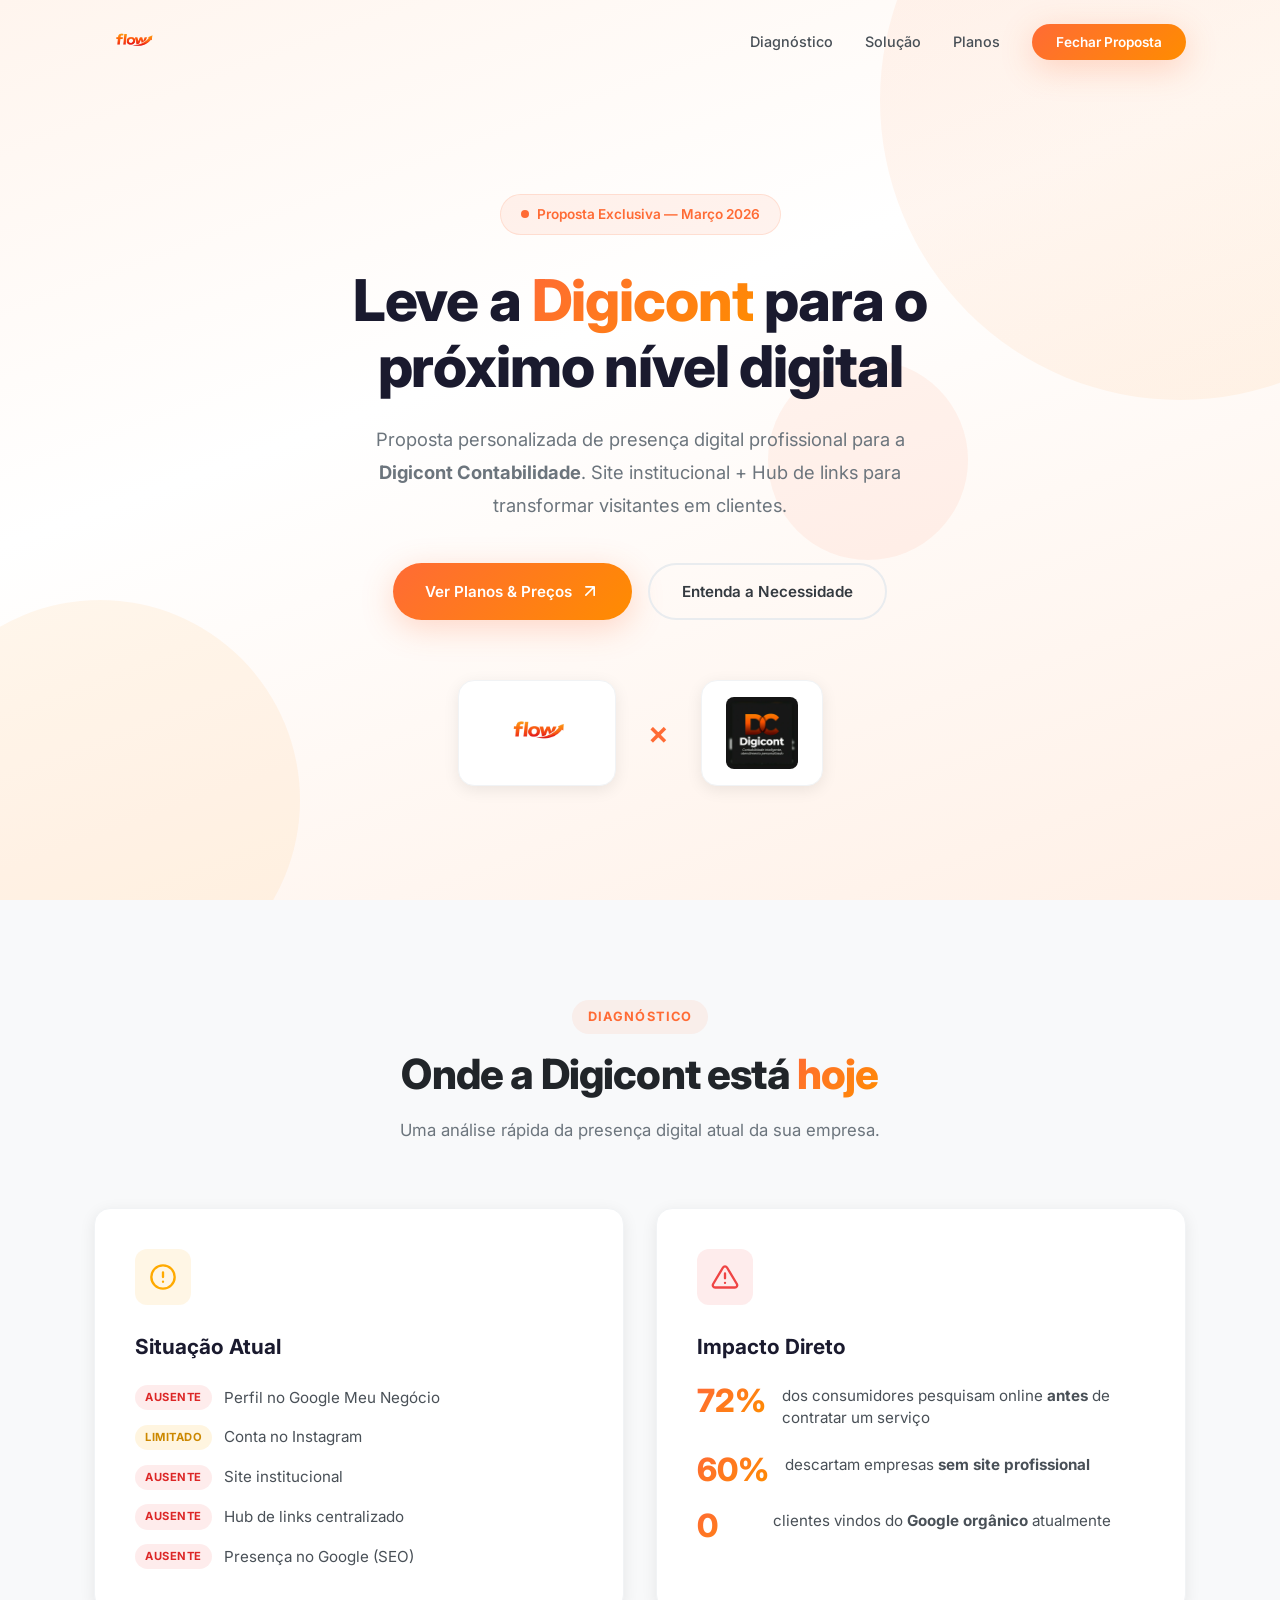
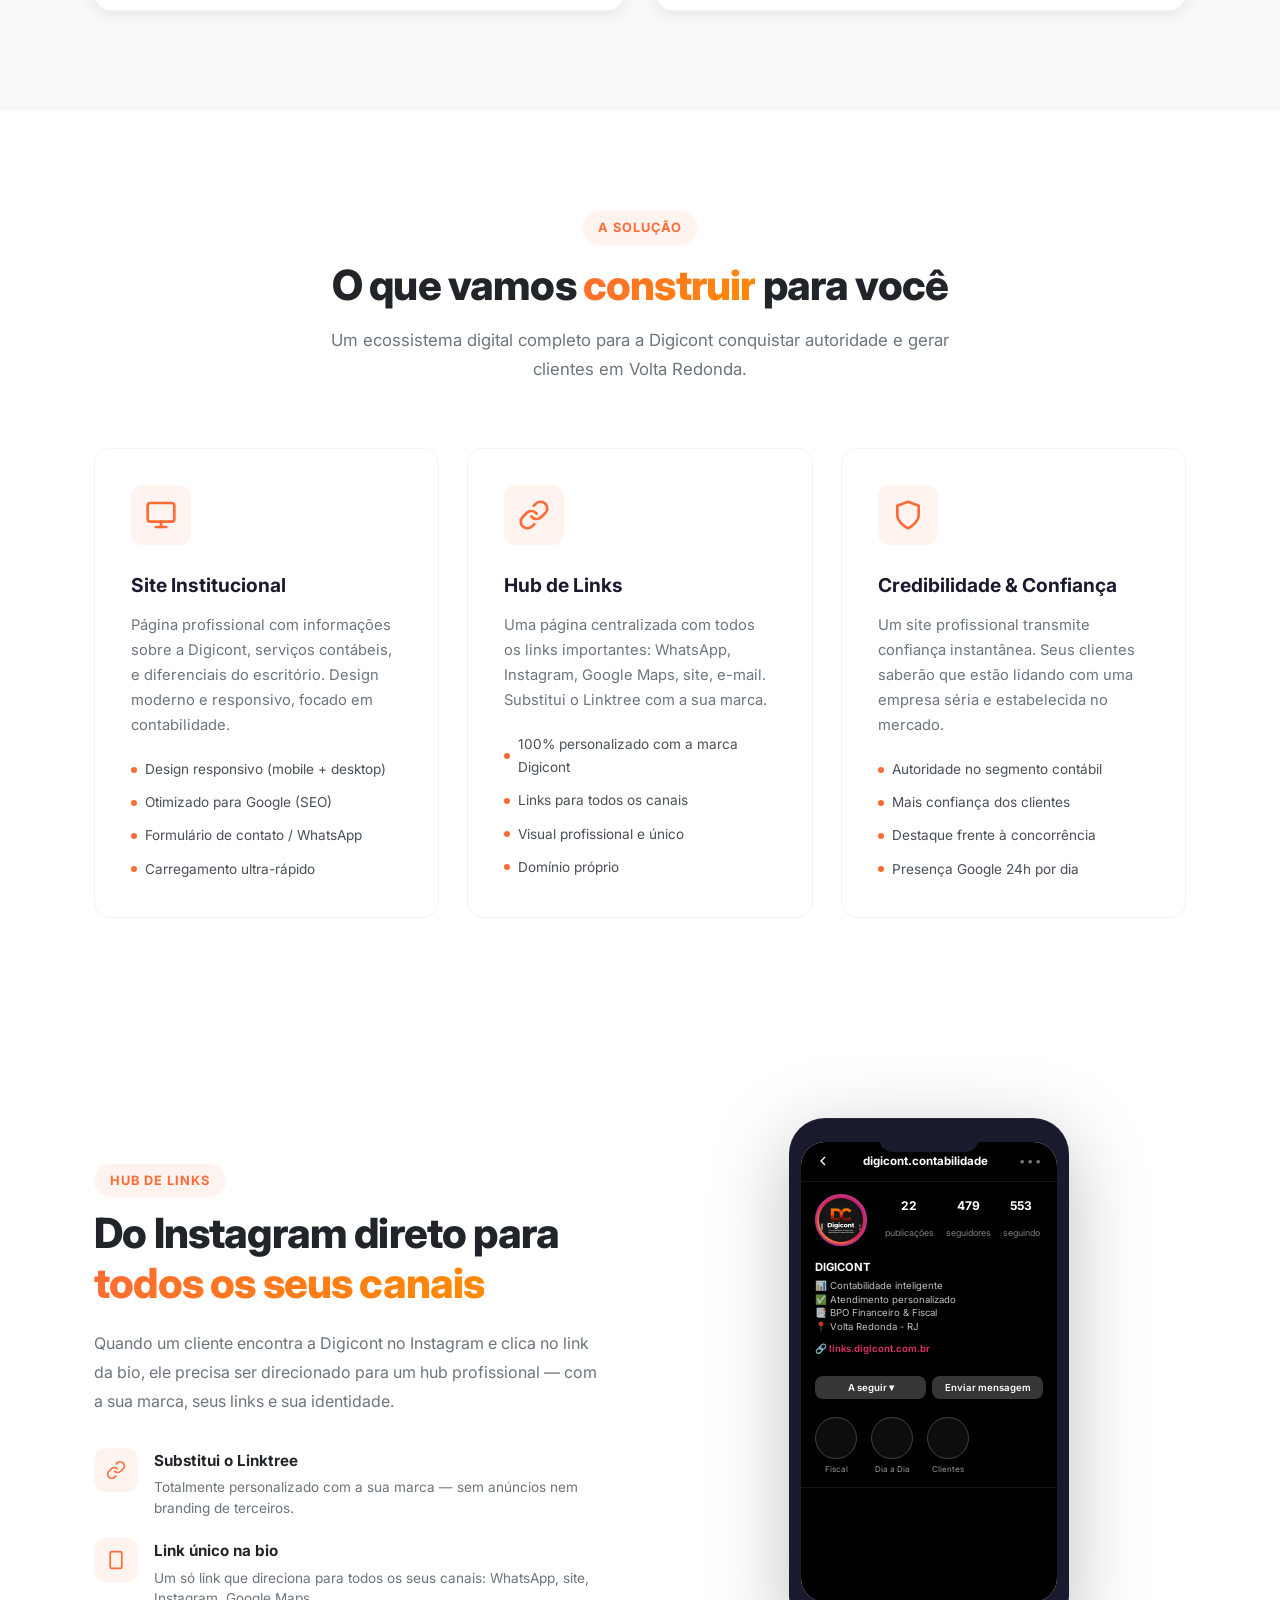
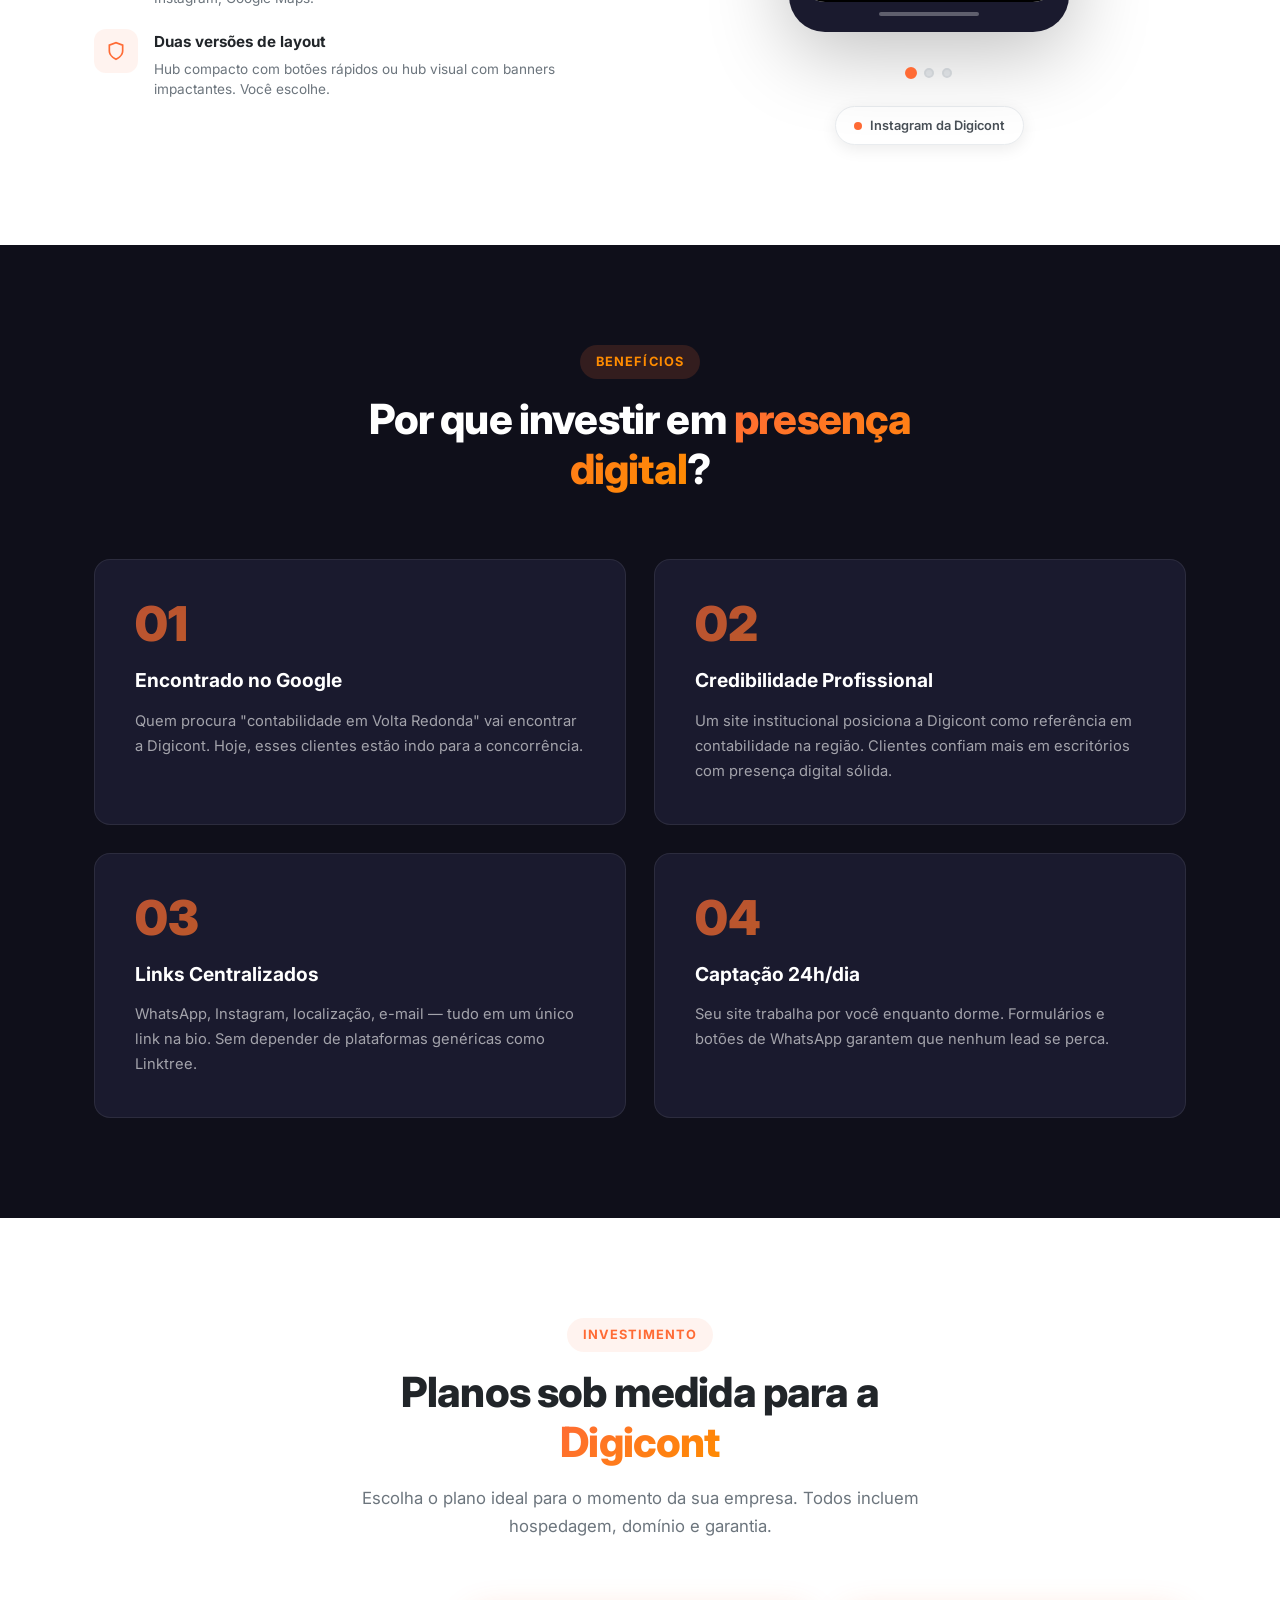
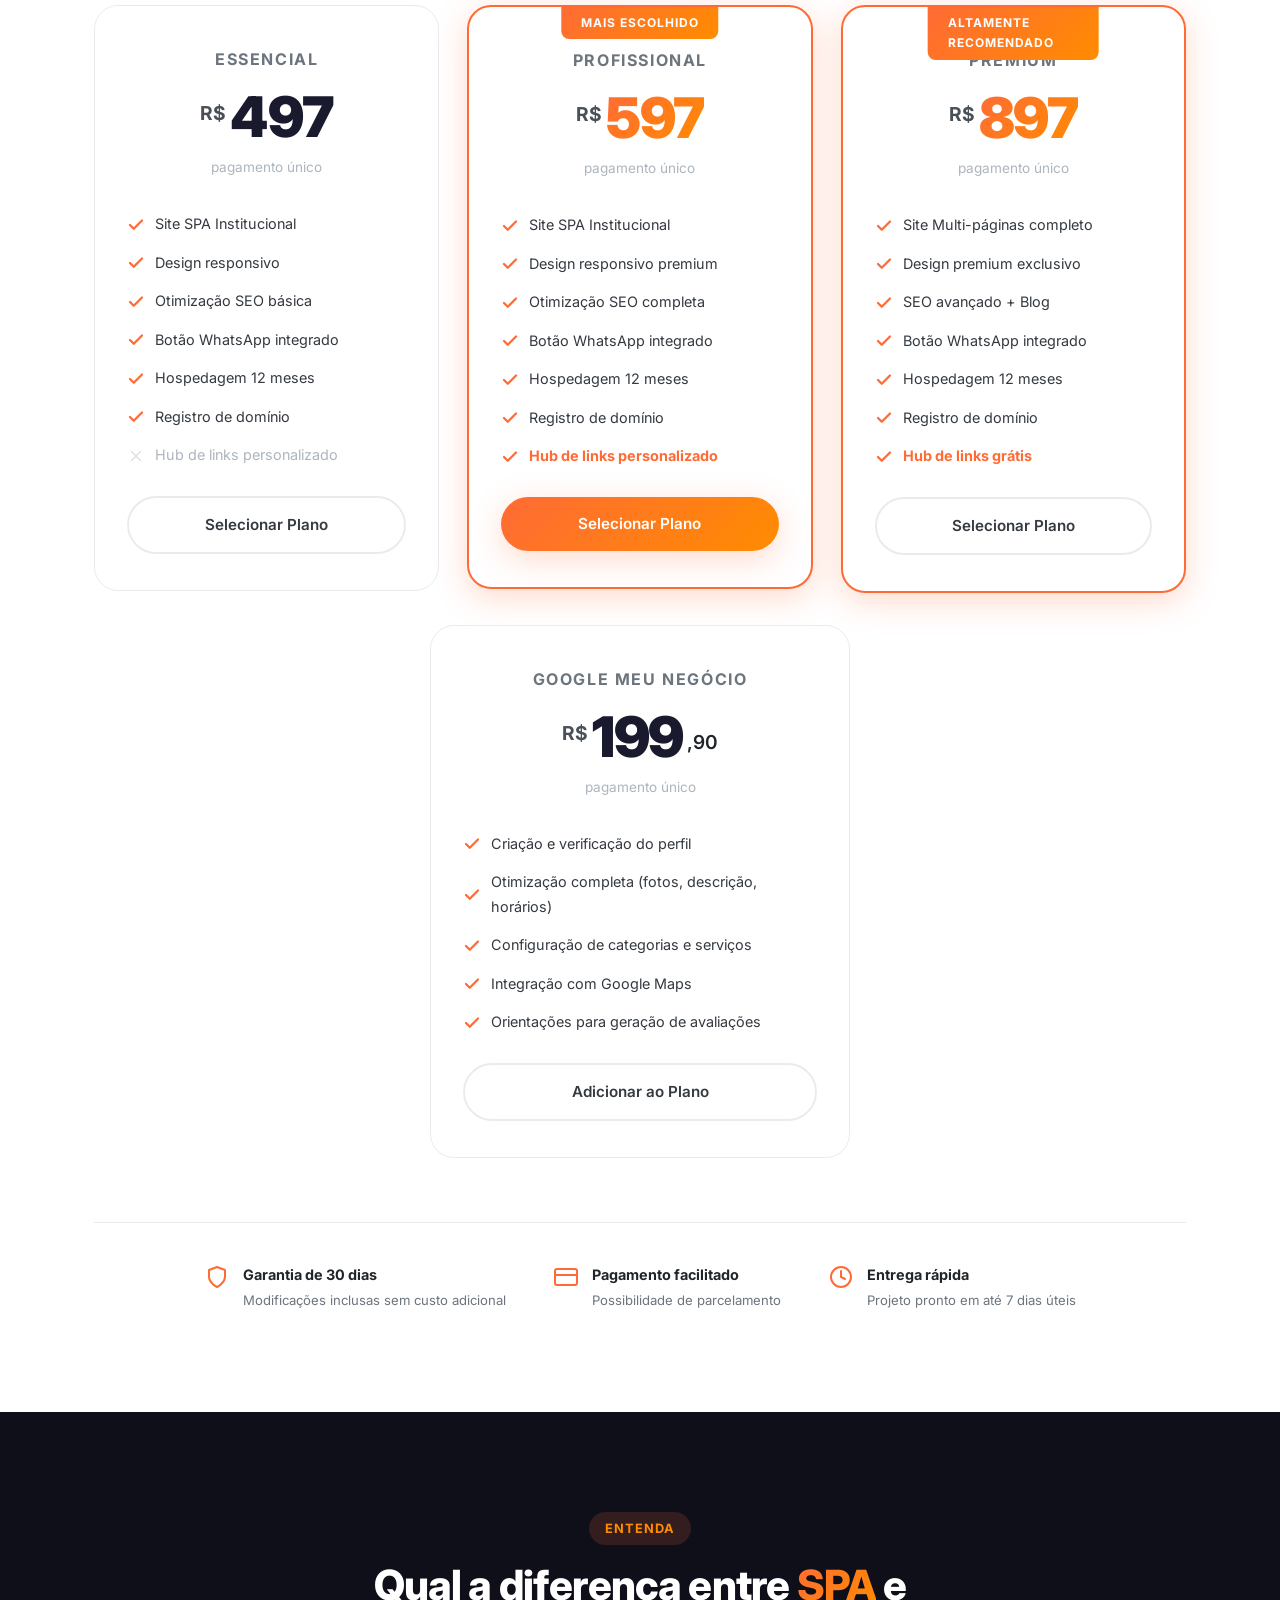
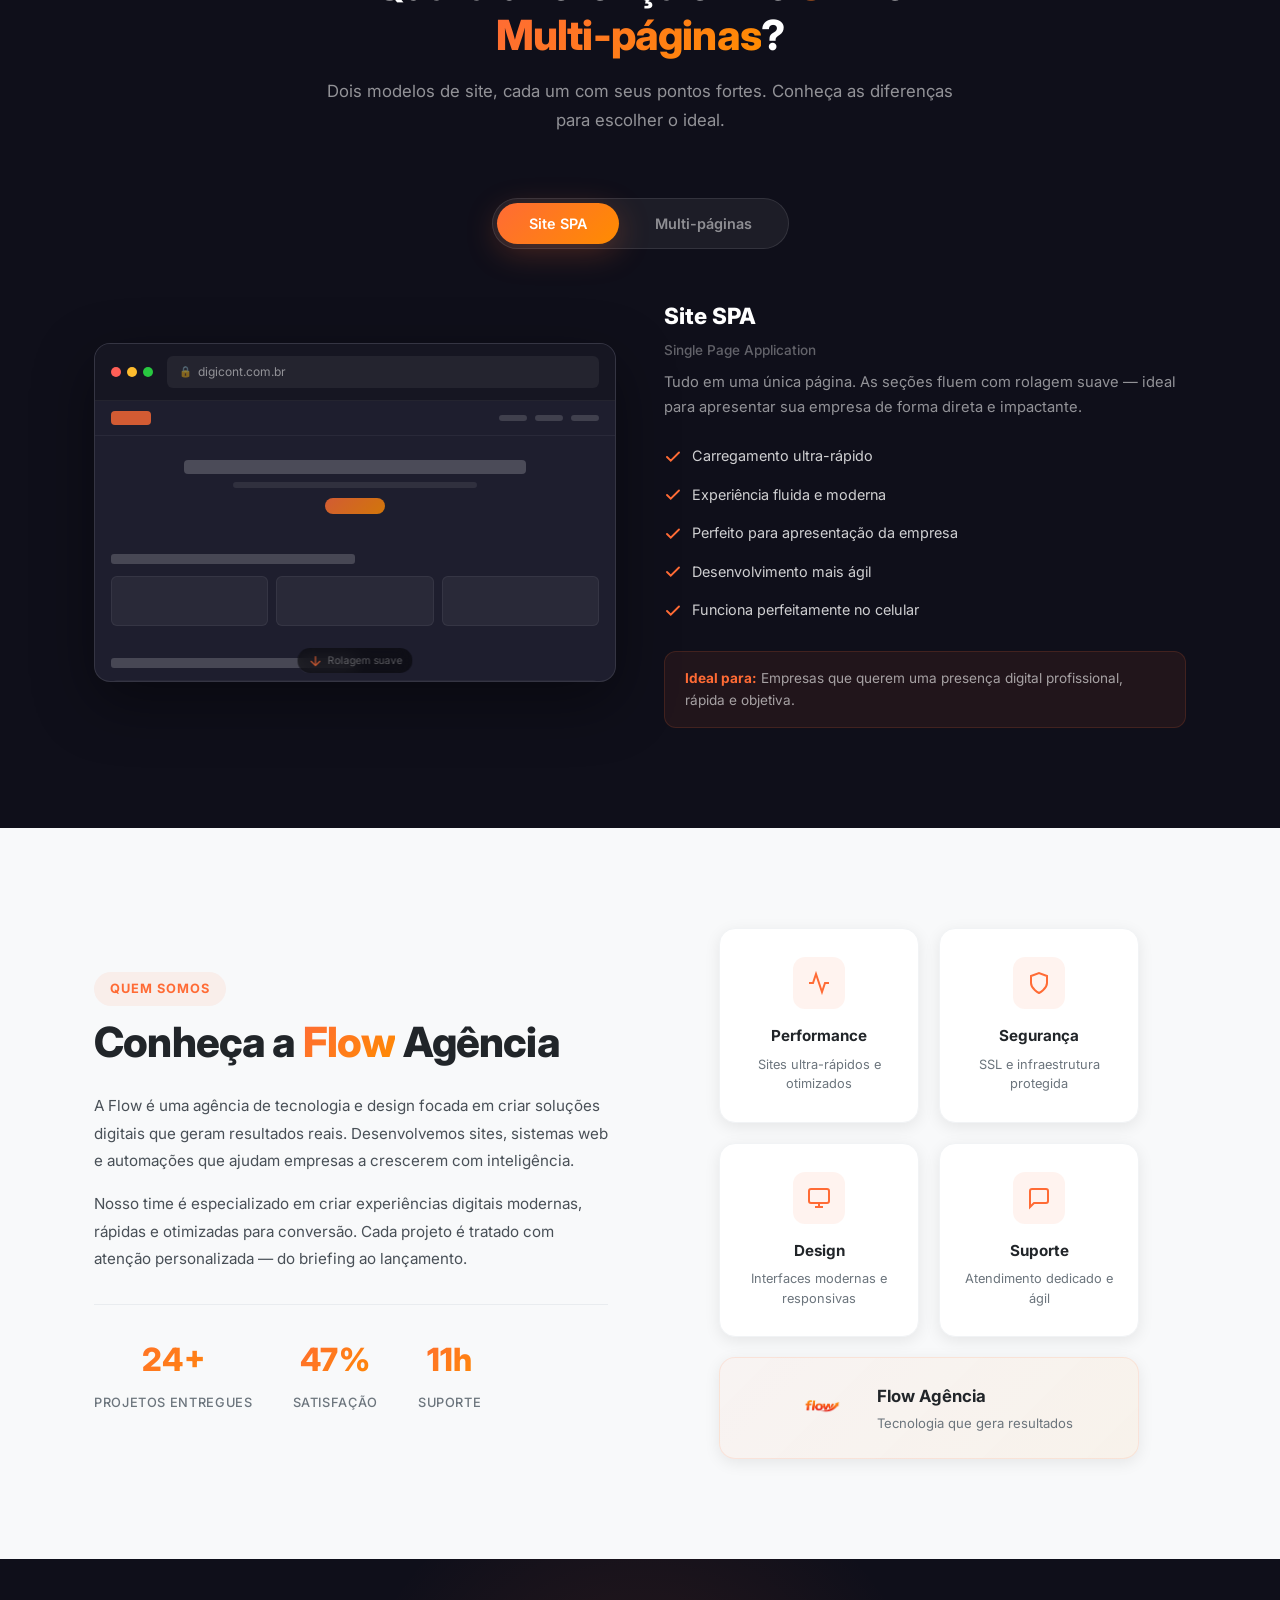
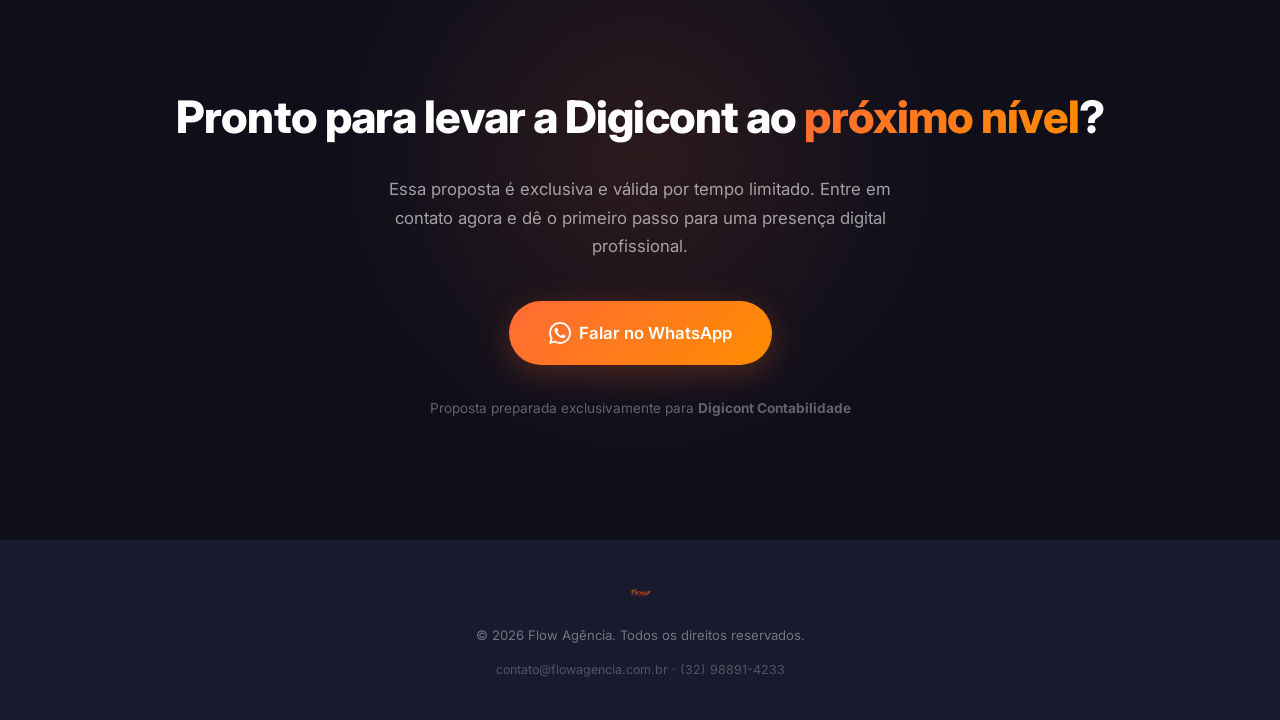
==== commit bc8c26a2: "Destaque Premium altamente recomendado para contabilidades" ====
--- a/digicont.html
+++ b/digicont.html
@@ -516,7 +516,8 @@
                 </div>
 
                 <!-- PLANO 3 -->
-                <div class="pricing-card animate-on-scroll">
+                <div class="pricing-card pricing-featured animate-on-scroll">
+                    <div class="pricing-badge" style="background: var(--gradient-primary); color: white;">Altamente Recomendado</div>
                     <div class="pricing-header">
                         <span class="pricing-name">Premium</span>
                         <div class="pricing-price">
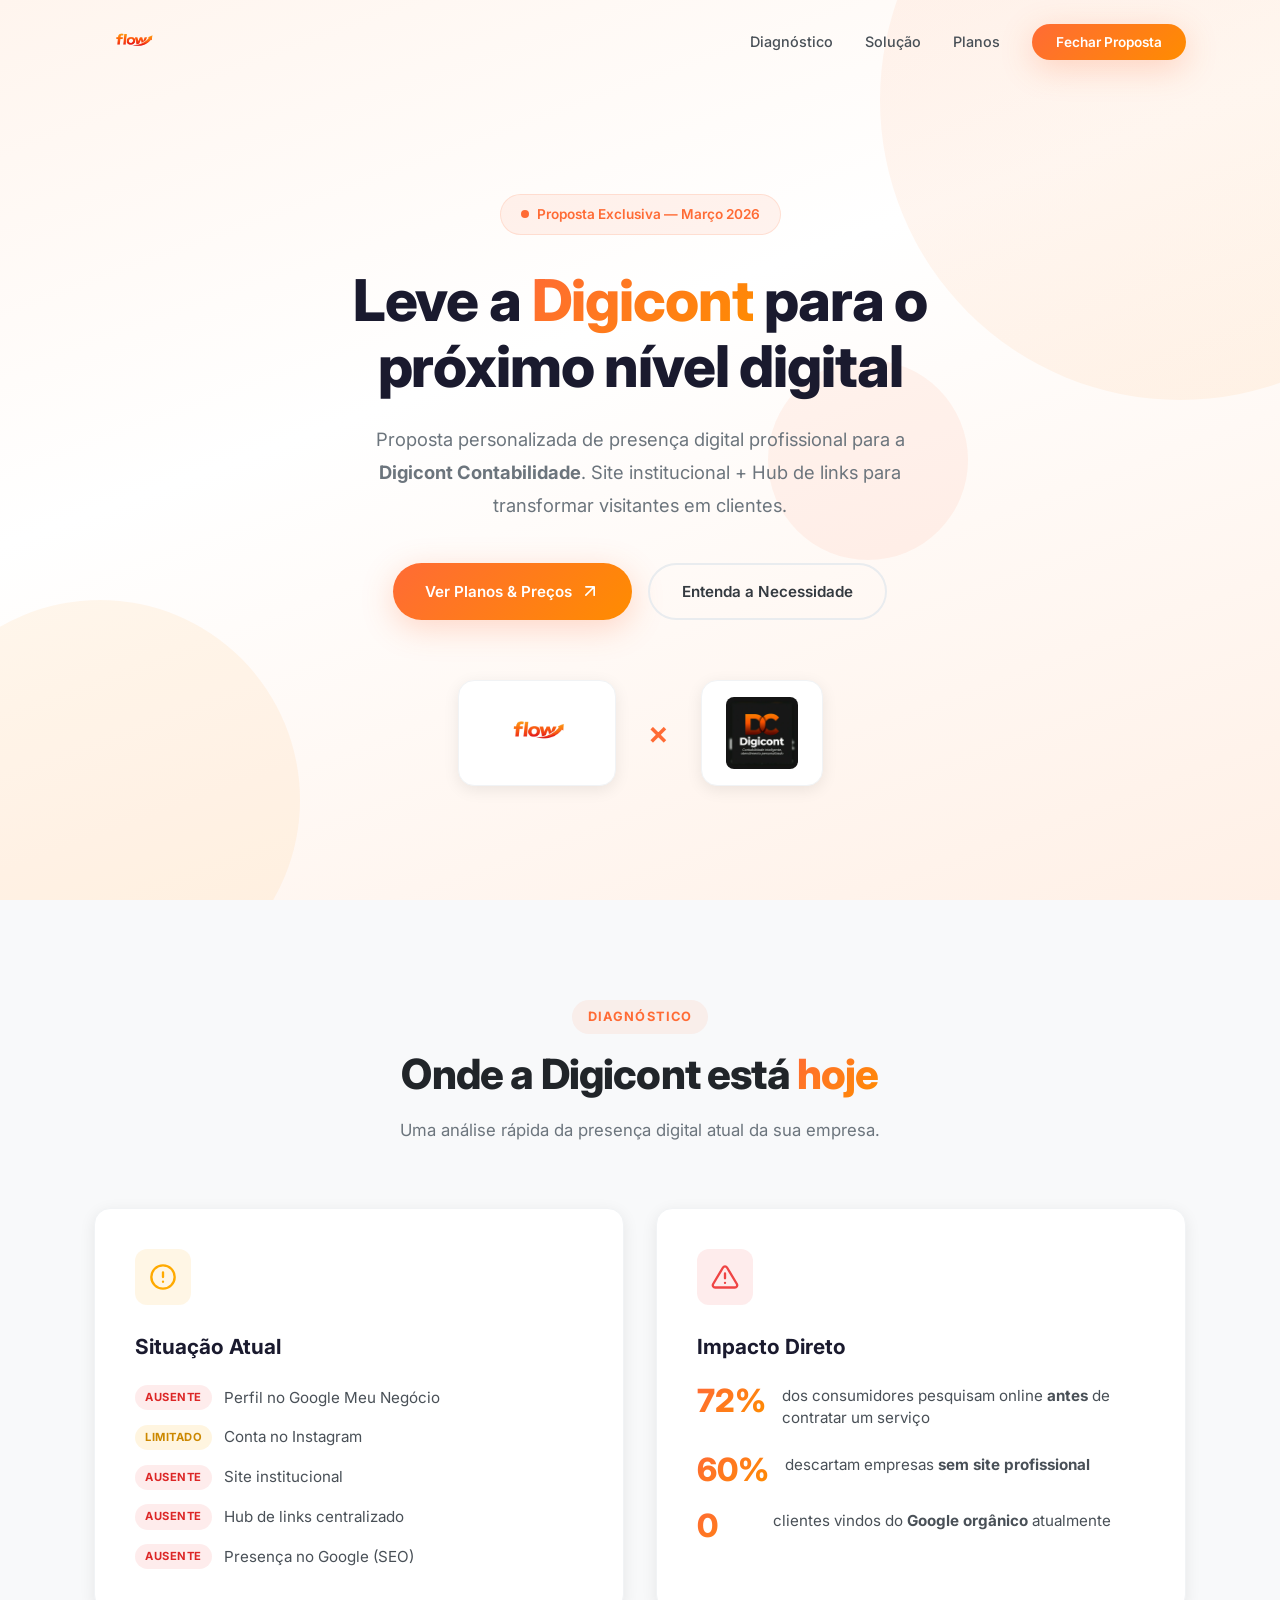
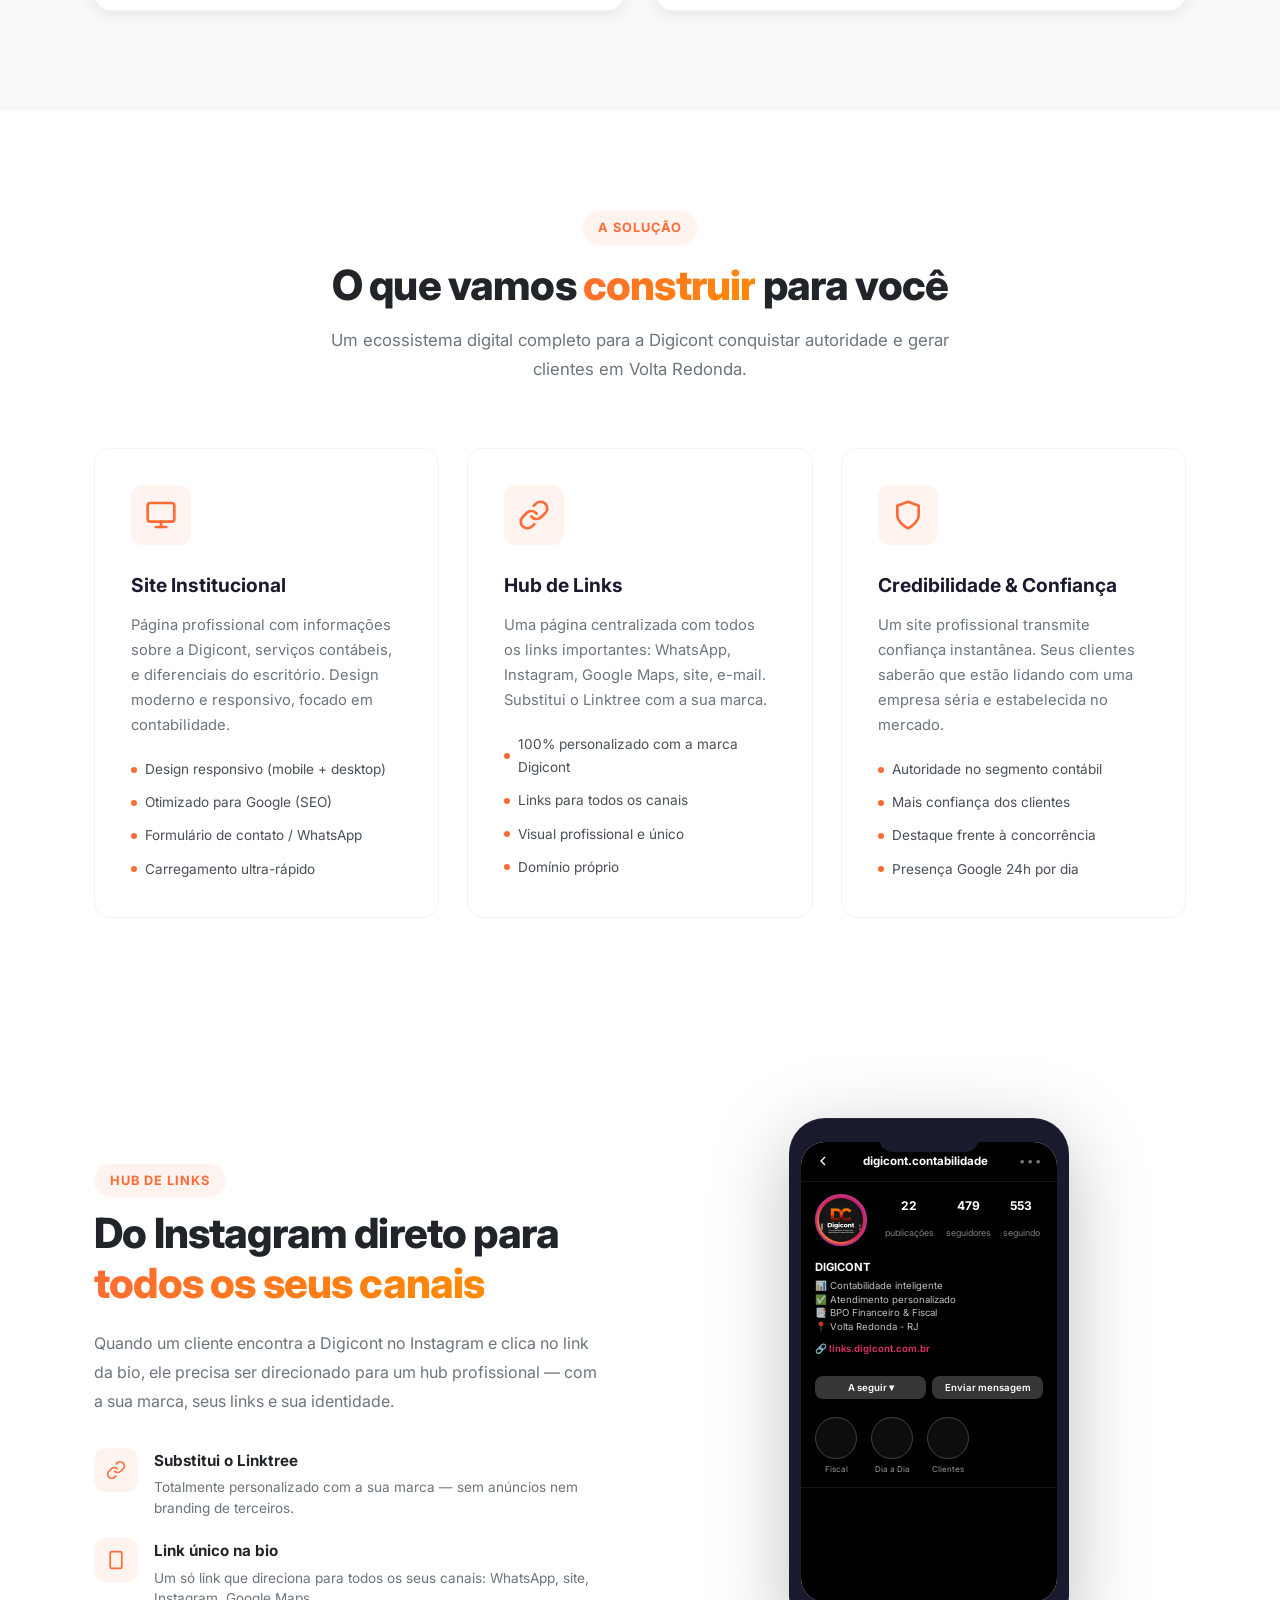
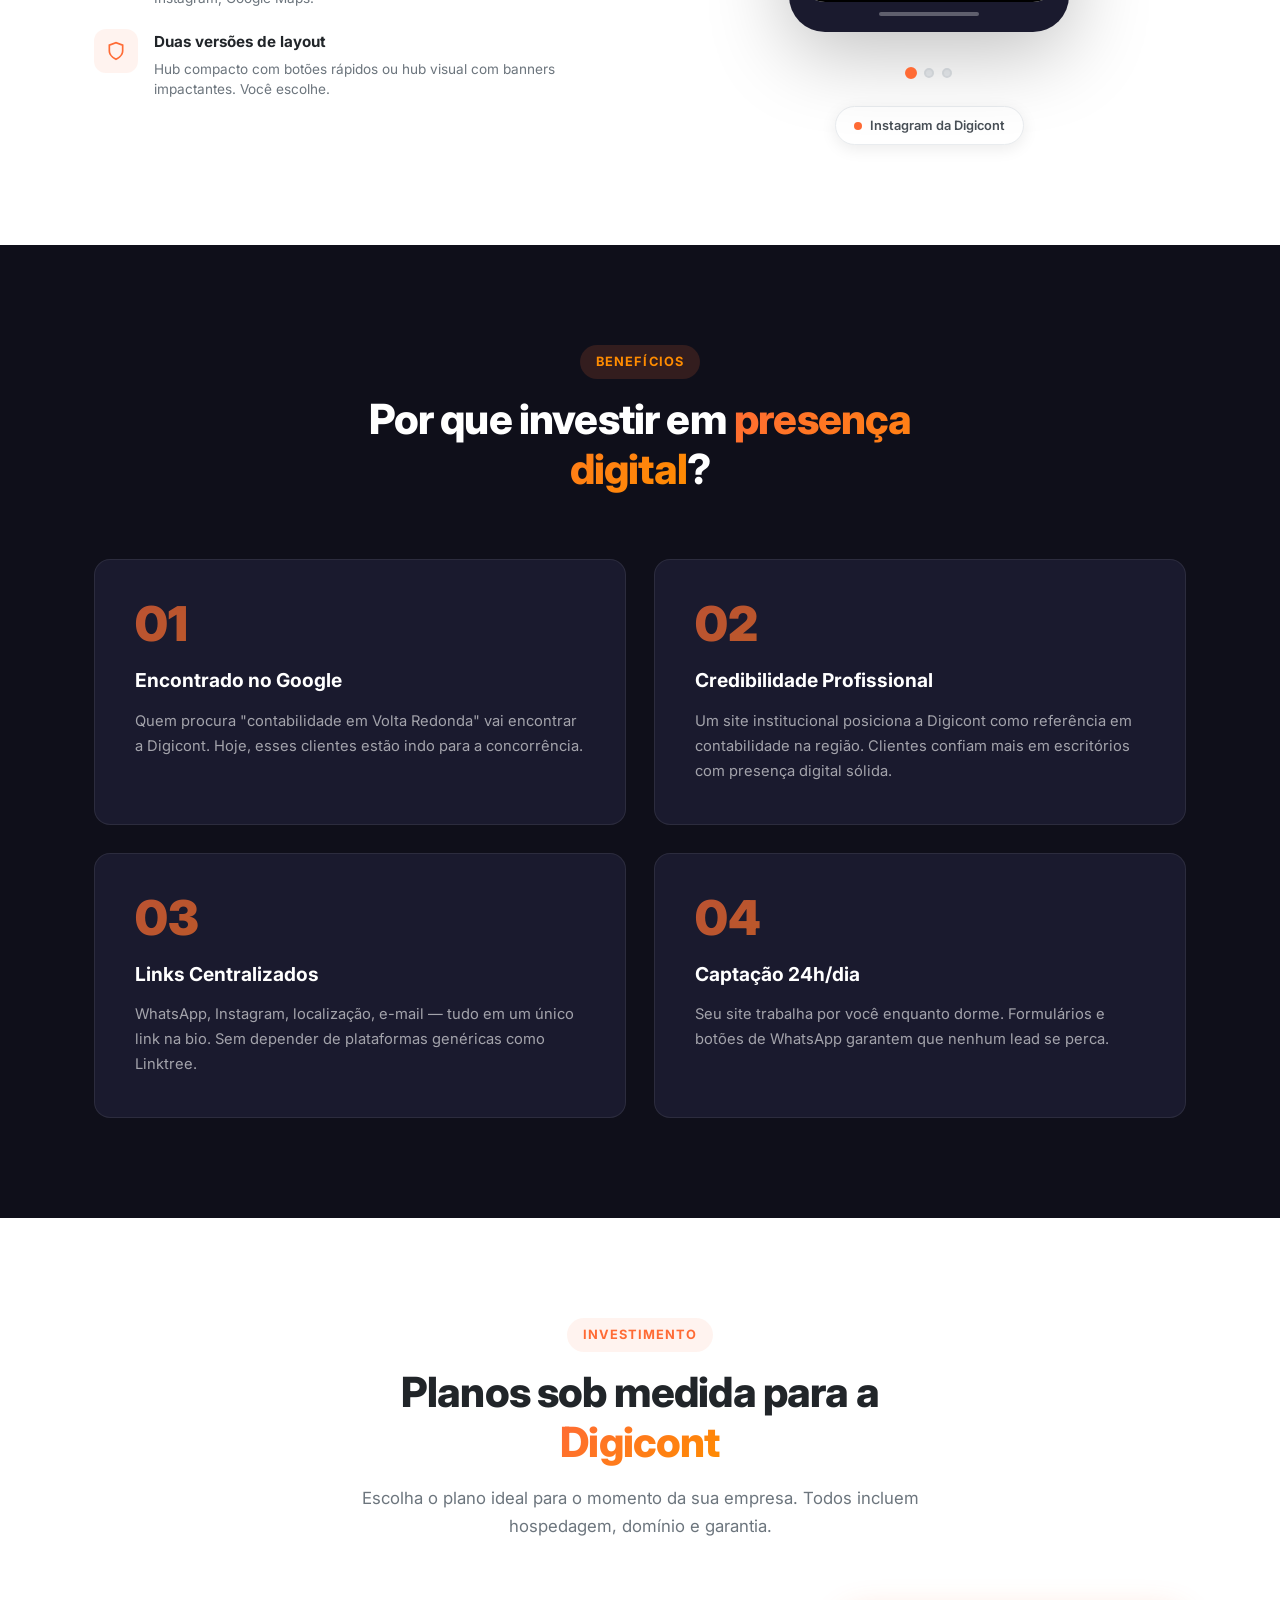
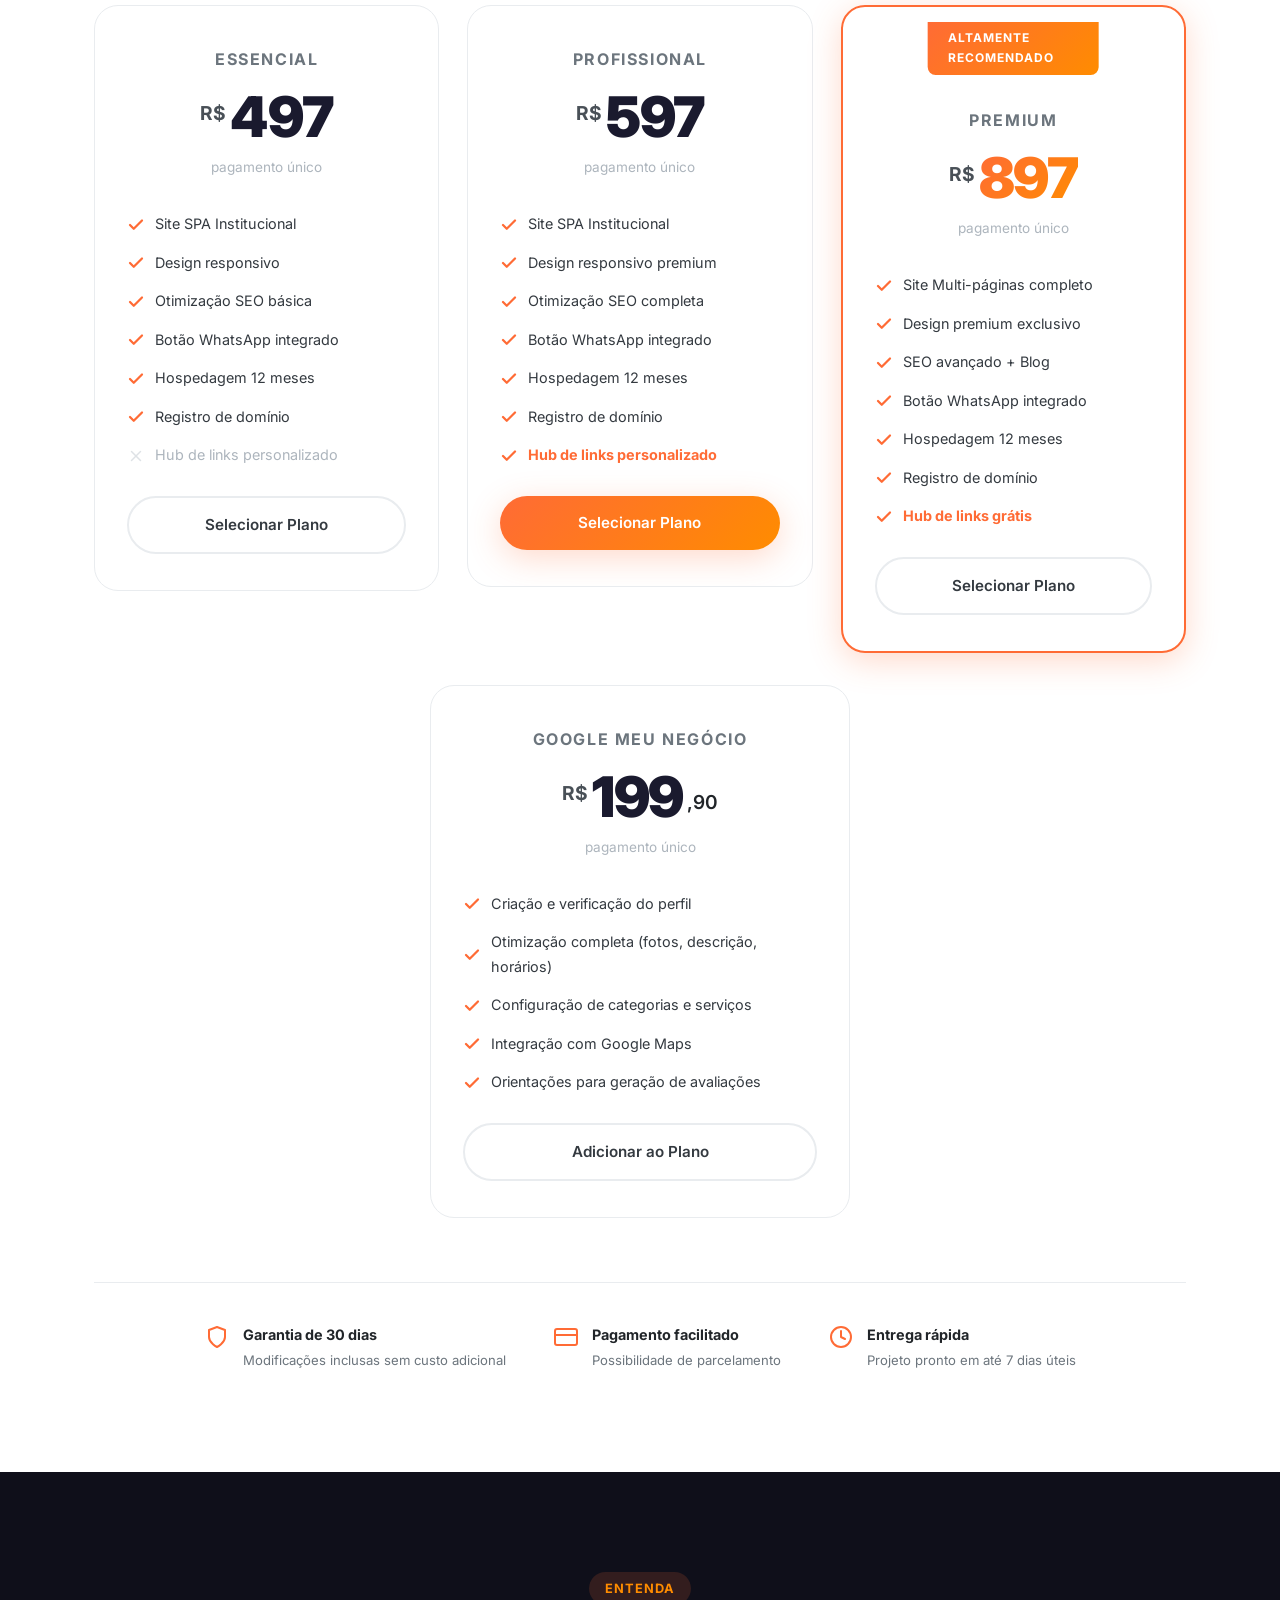
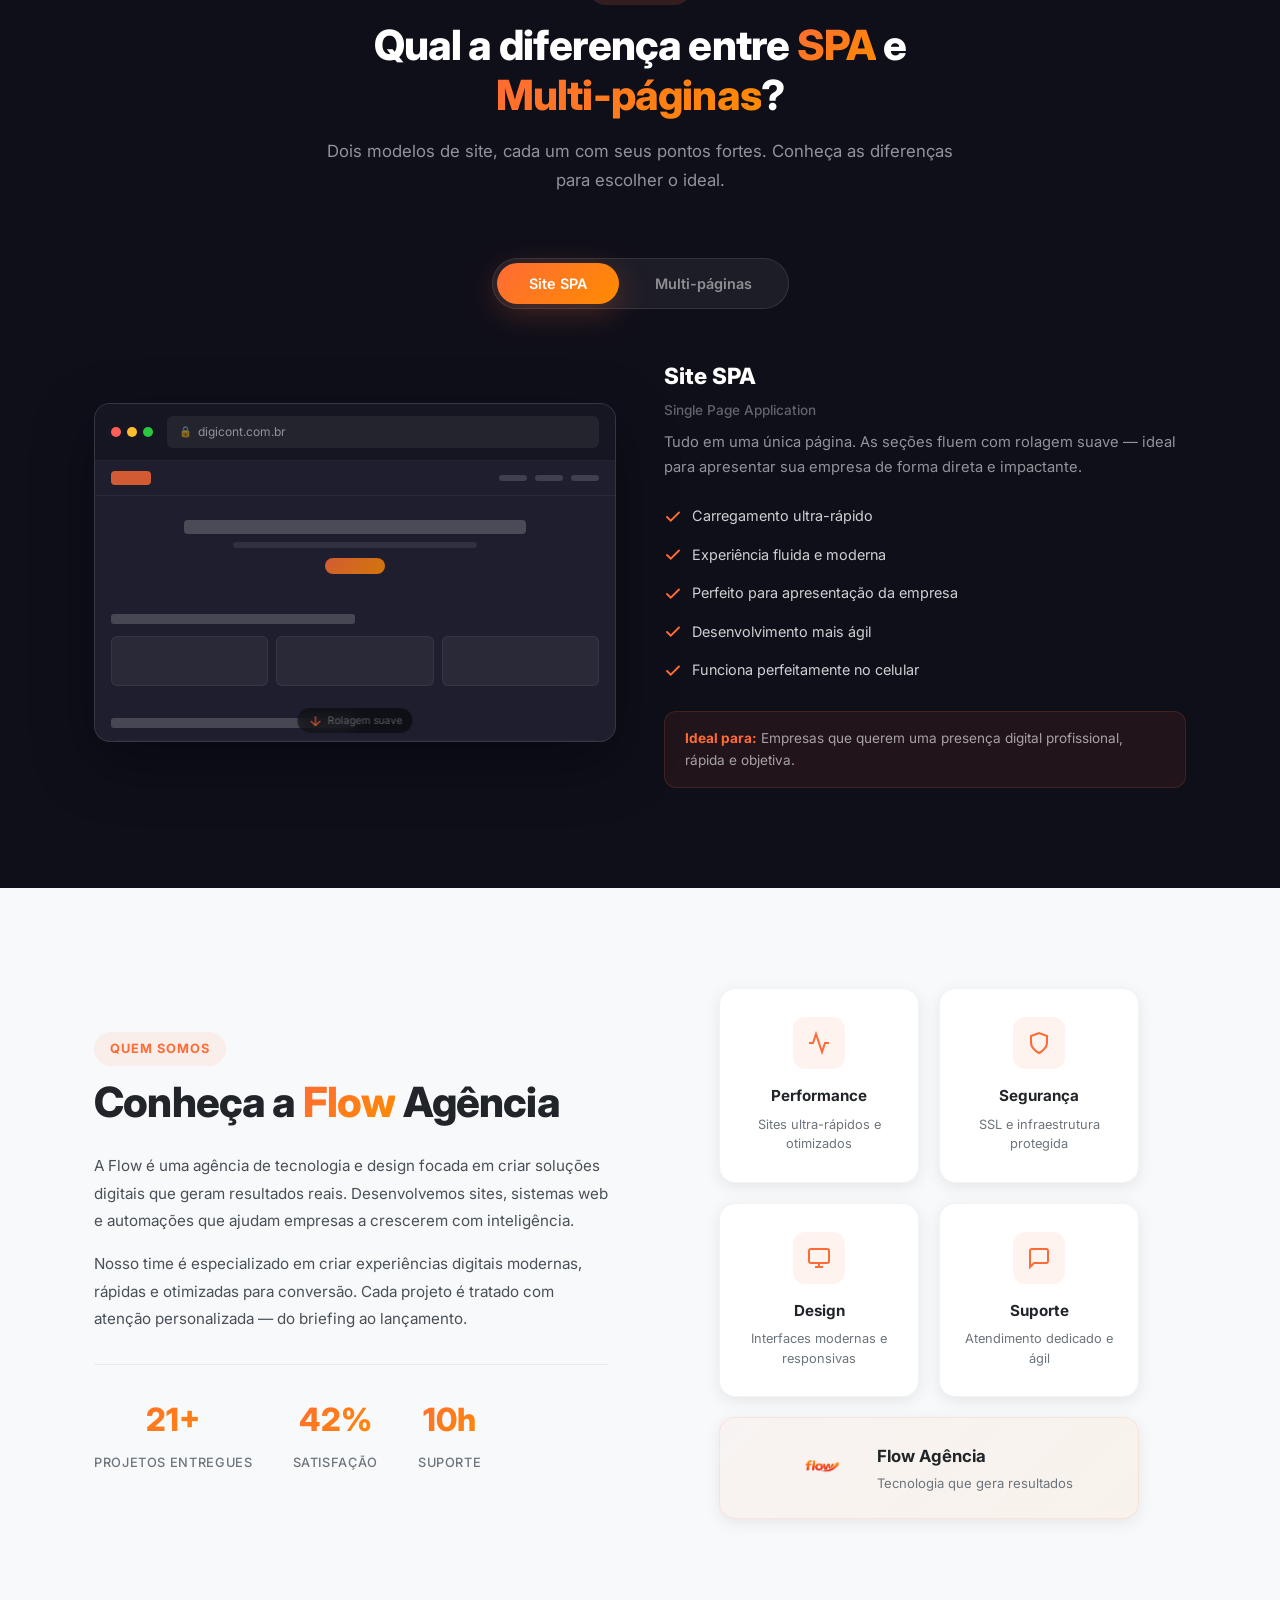
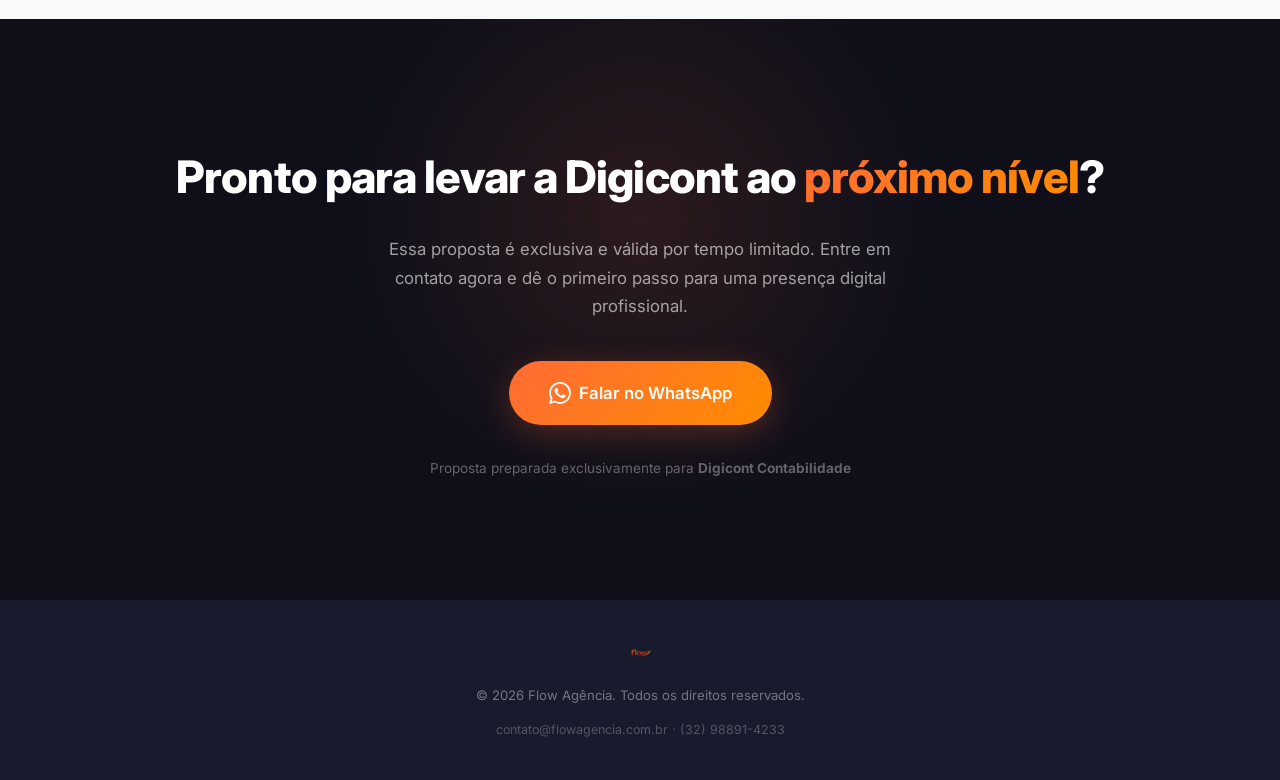
==== commit 41f0da73: "Ajuste visual nos badges dos planos e remocao de destaque do Profissional" ====
--- a/digicont.html
+++ b/digicont.html
@@ -469,9 +469,8 @@
                     </div>
                 </div>
 
-                <!-- PLANO 2 - DESTAQUE -->
-                <div class="pricing-card pricing-featured animate-on-scroll">
-                    <div class="pricing-badge">Mais Escolhido</div>
+                <!-- PLANO 2 -->
+                <div class="pricing-card animate-on-scroll">
                     <div class="pricing-header">
                         <span class="pricing-name">Profissional</span>
                         <div class="pricing-price">
@@ -516,8 +515,8 @@
                 </div>
 
                 <!-- PLANO 3 -->
-                <div class="pricing-card pricing-featured animate-on-scroll">
-                    <div class="pricing-badge" style="background: var(--gradient-primary); color: white;">Altamente Recomendado</div>
+                <div class="pricing-card pricing-featured animate-on-scroll" style="padding-top: 60px;">
+                    <div class="pricing-badge" style="background: var(--gradient-primary); color: white; top: 15px;">Altamente Recomendado</div>
                     <div class="pricing-header">
                         <span class="pricing-name">Premium</span>
                         <div class="pricing-price">
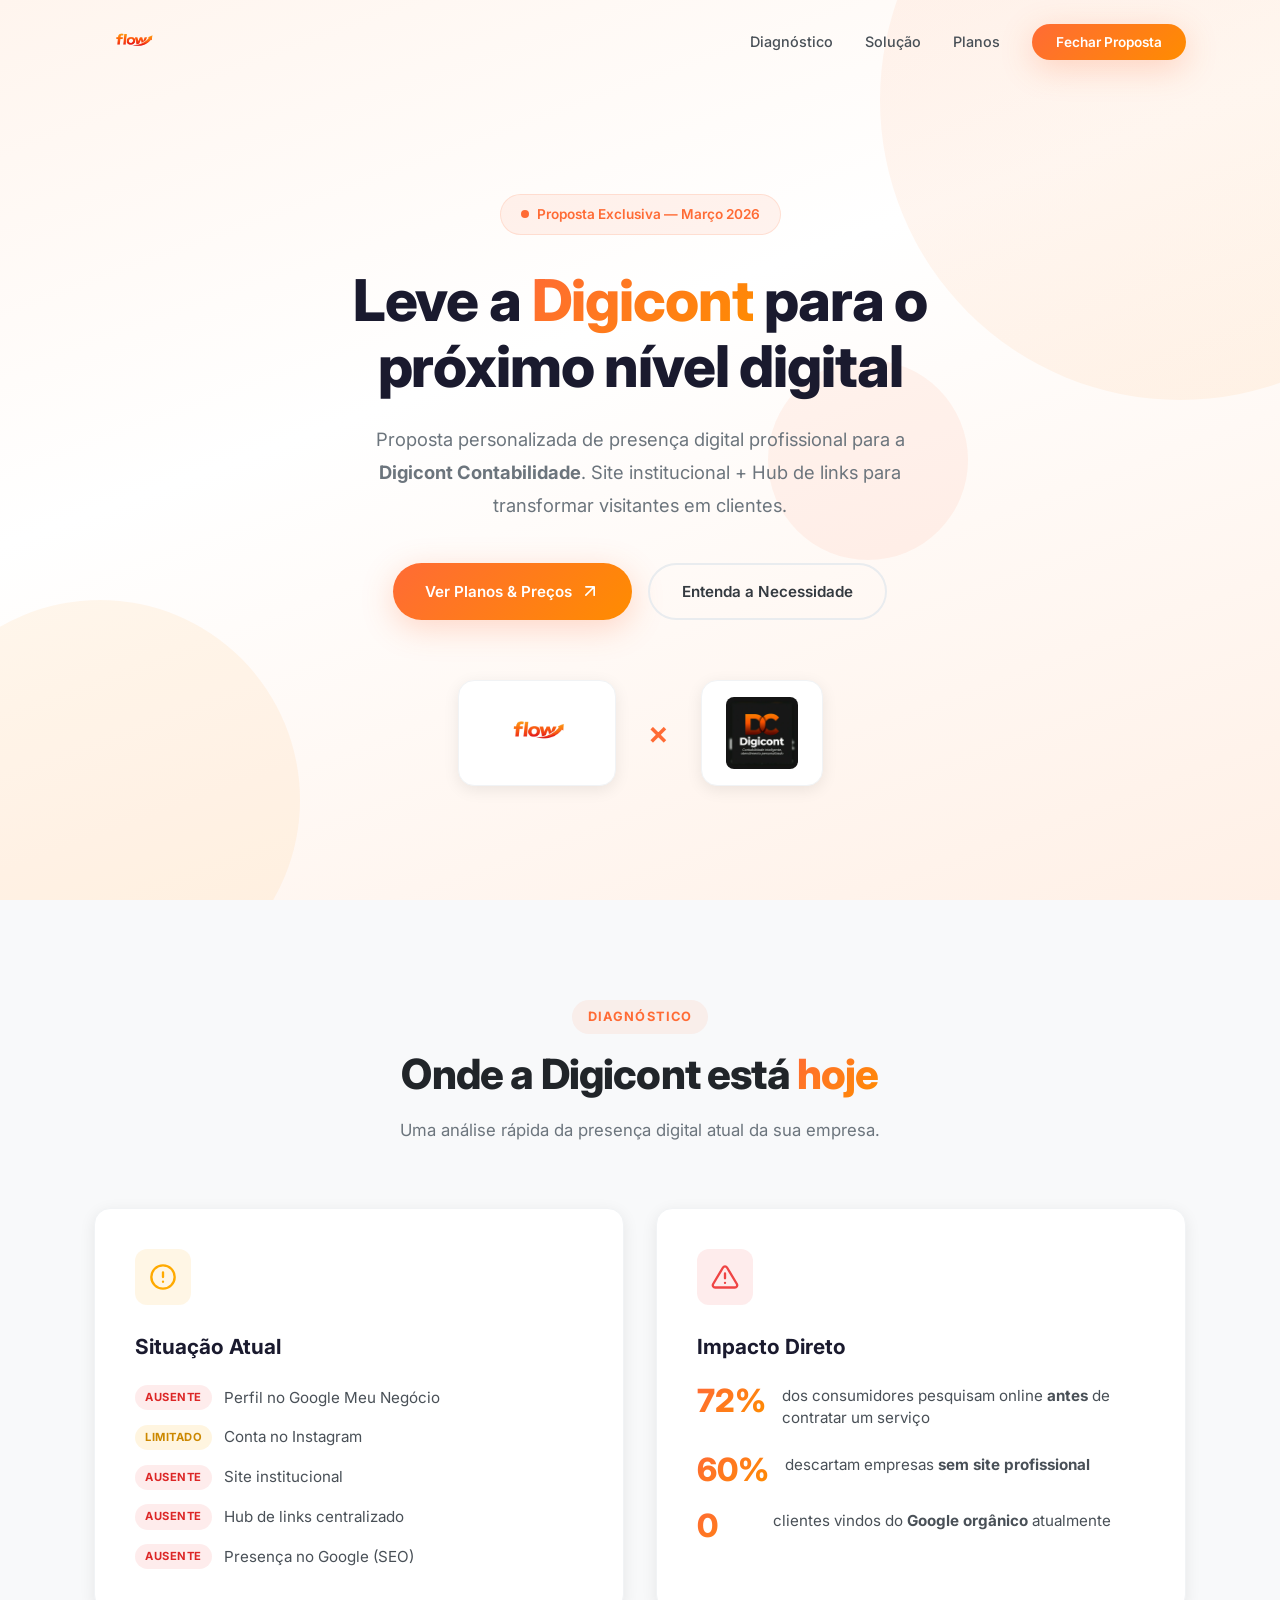
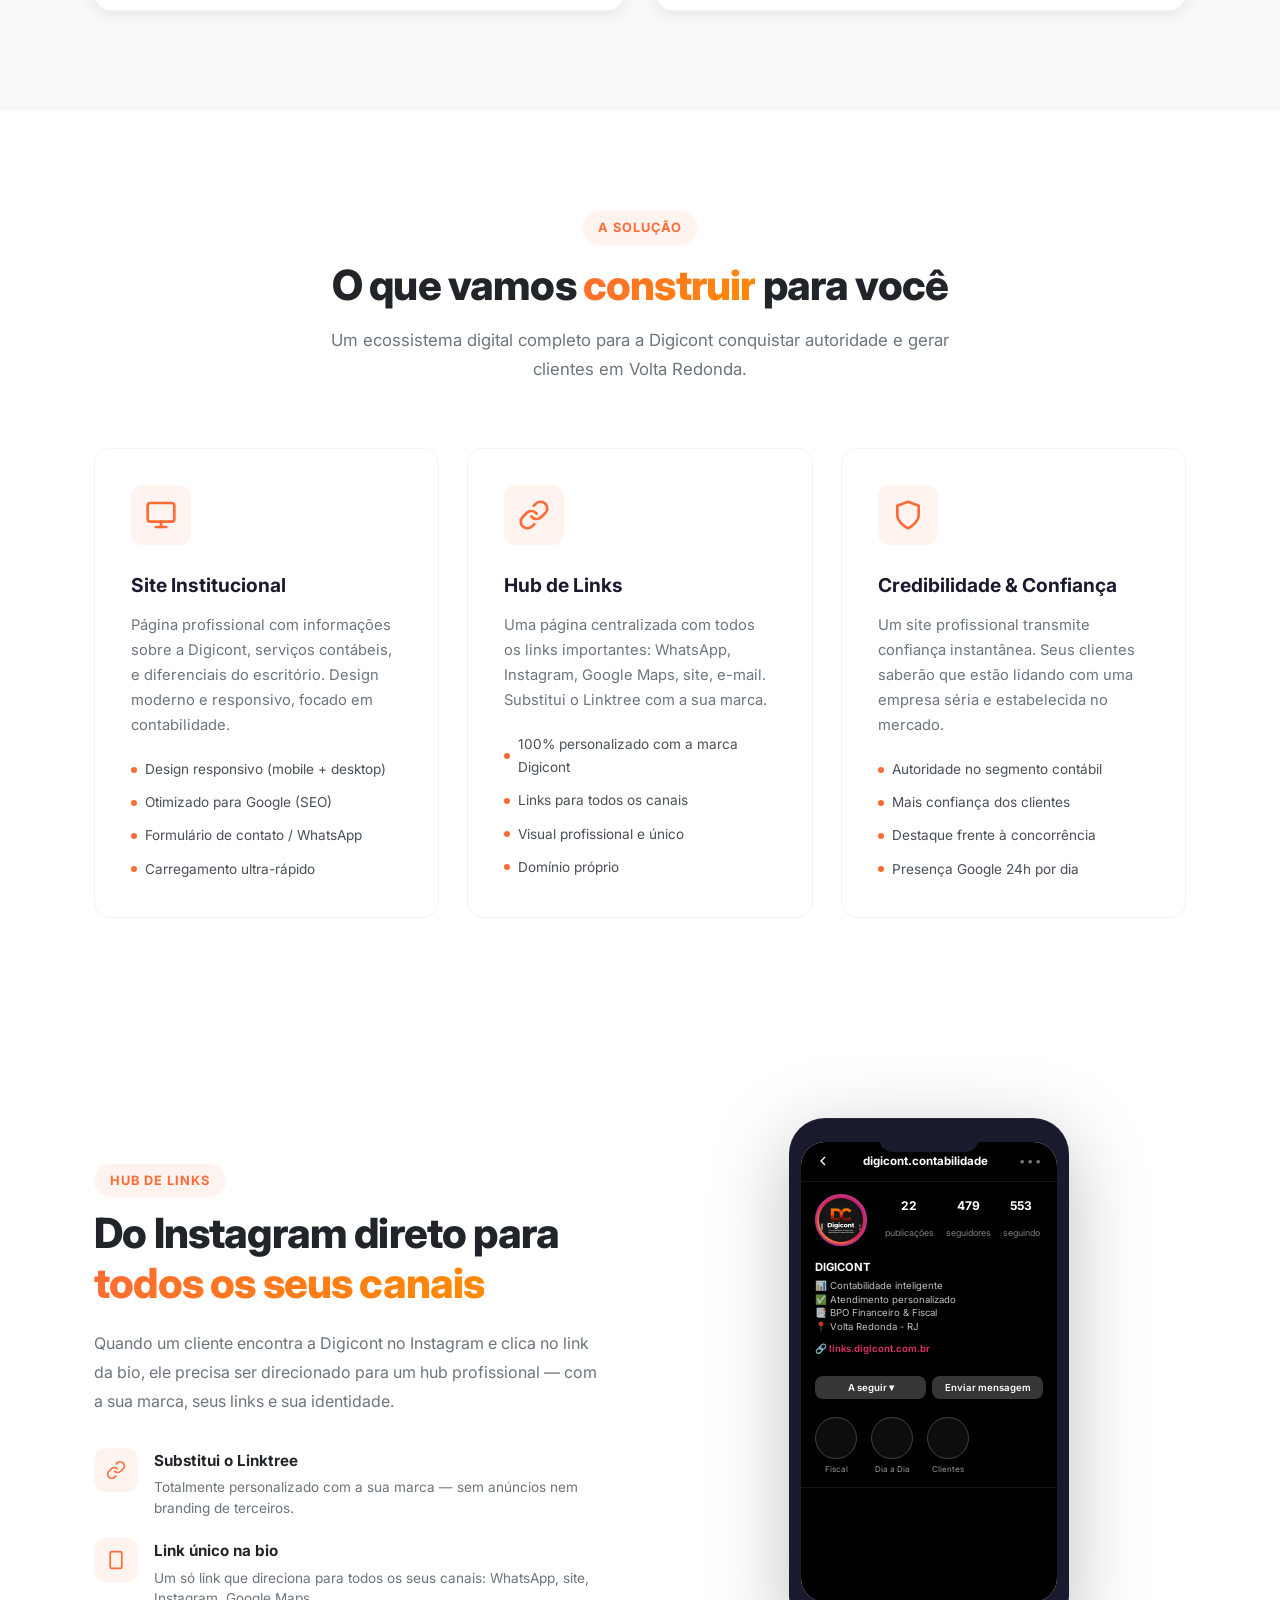
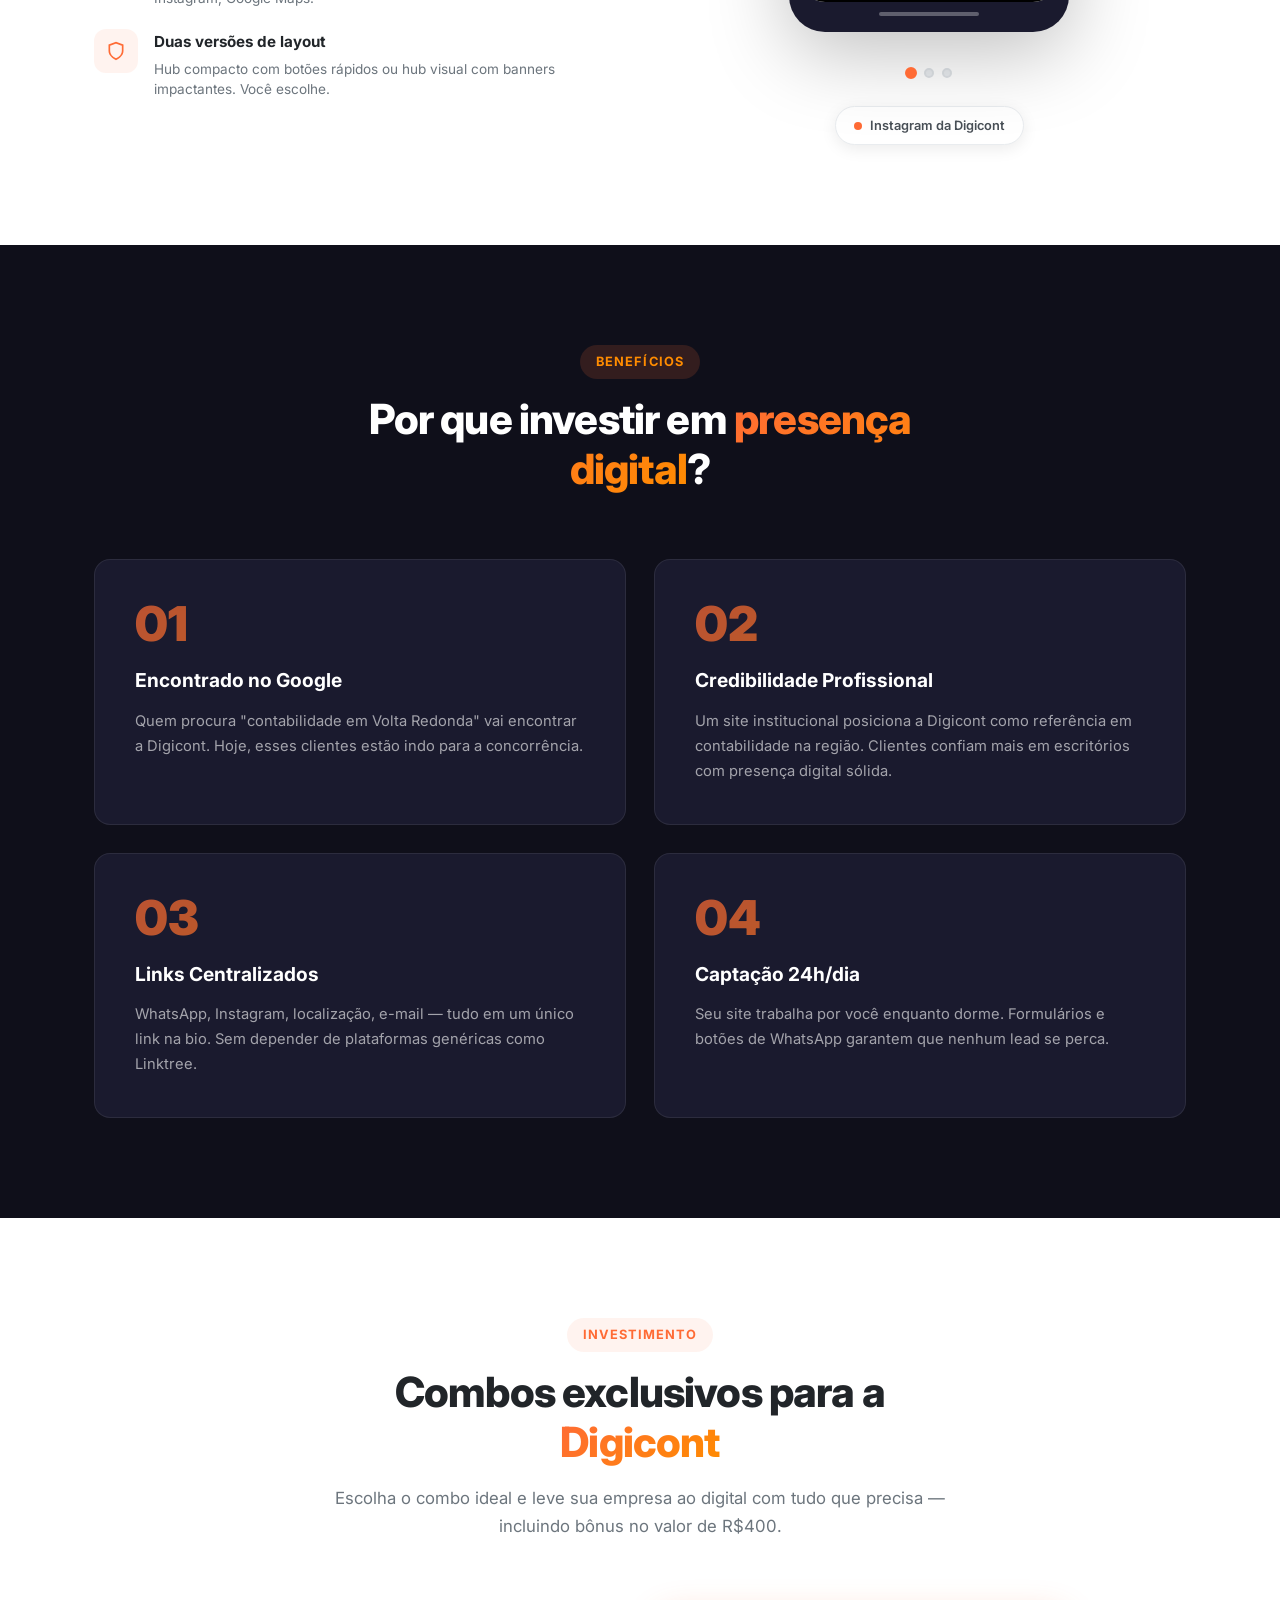
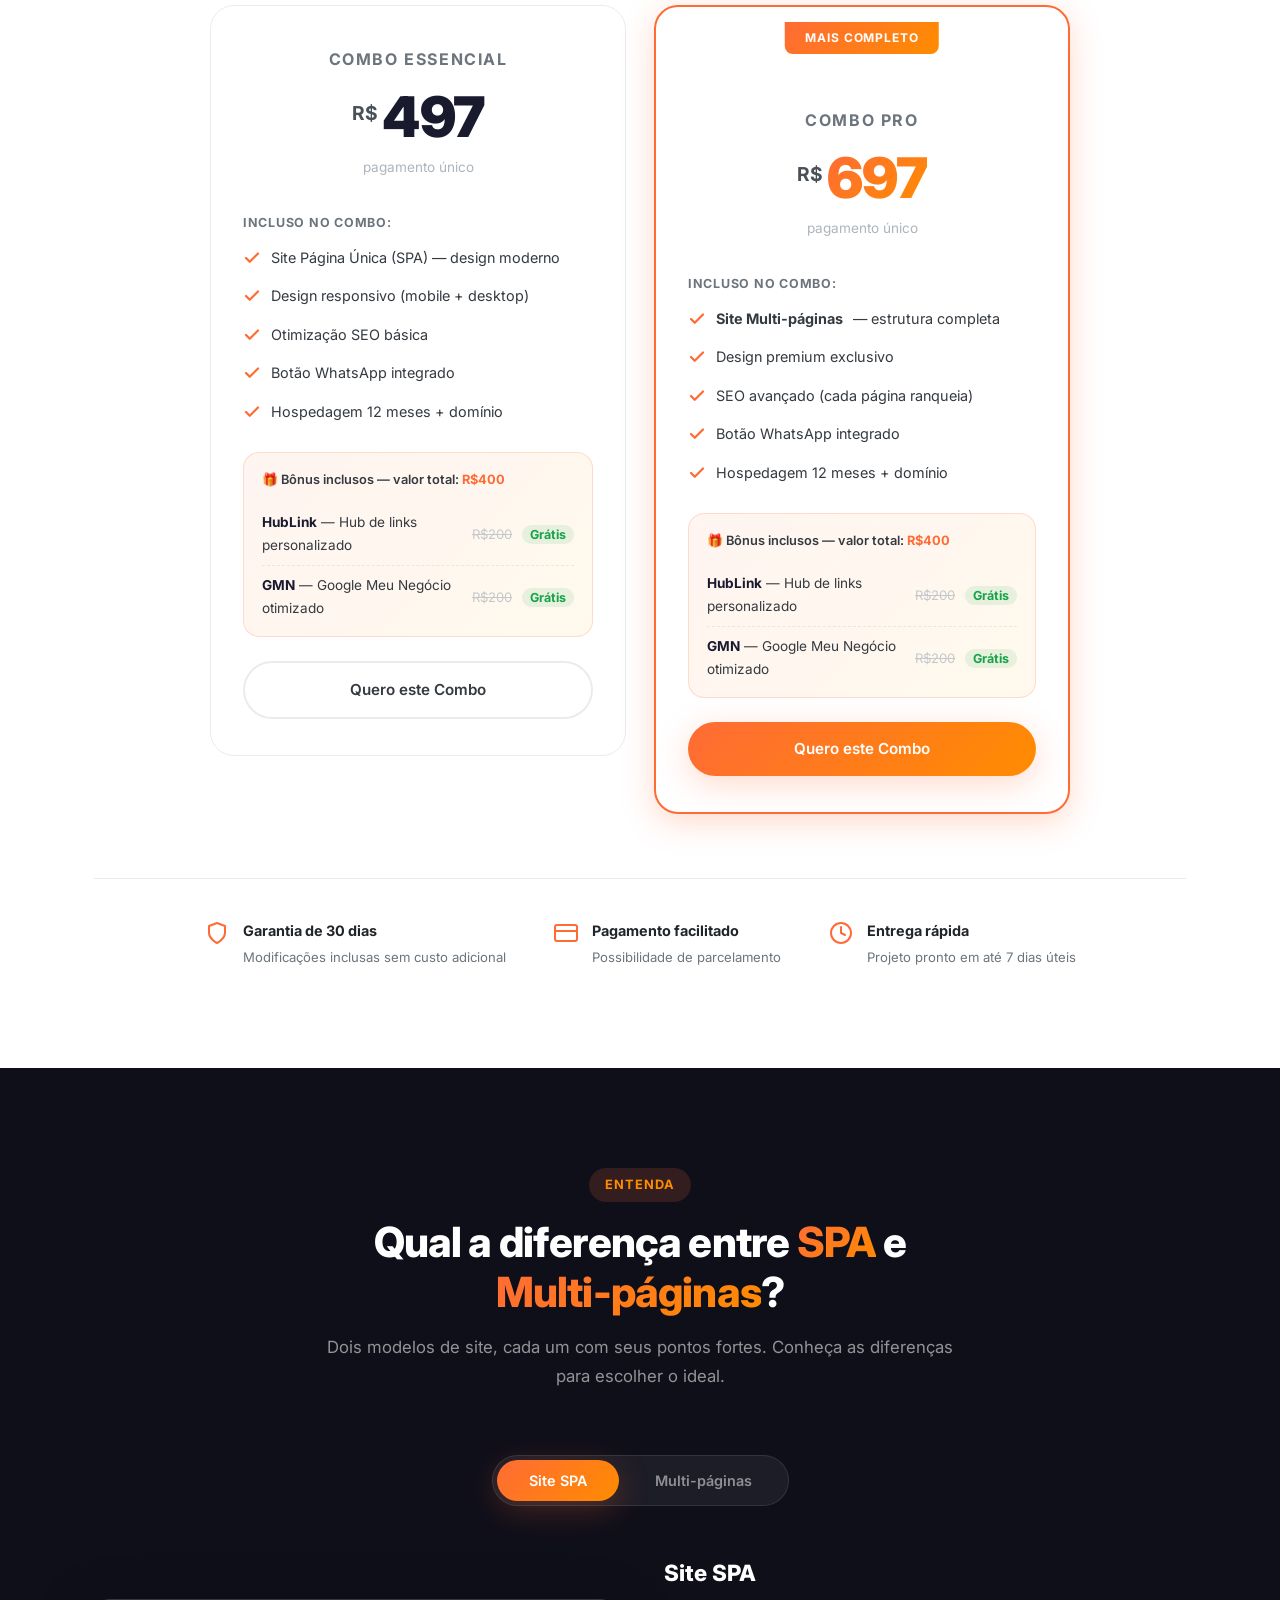
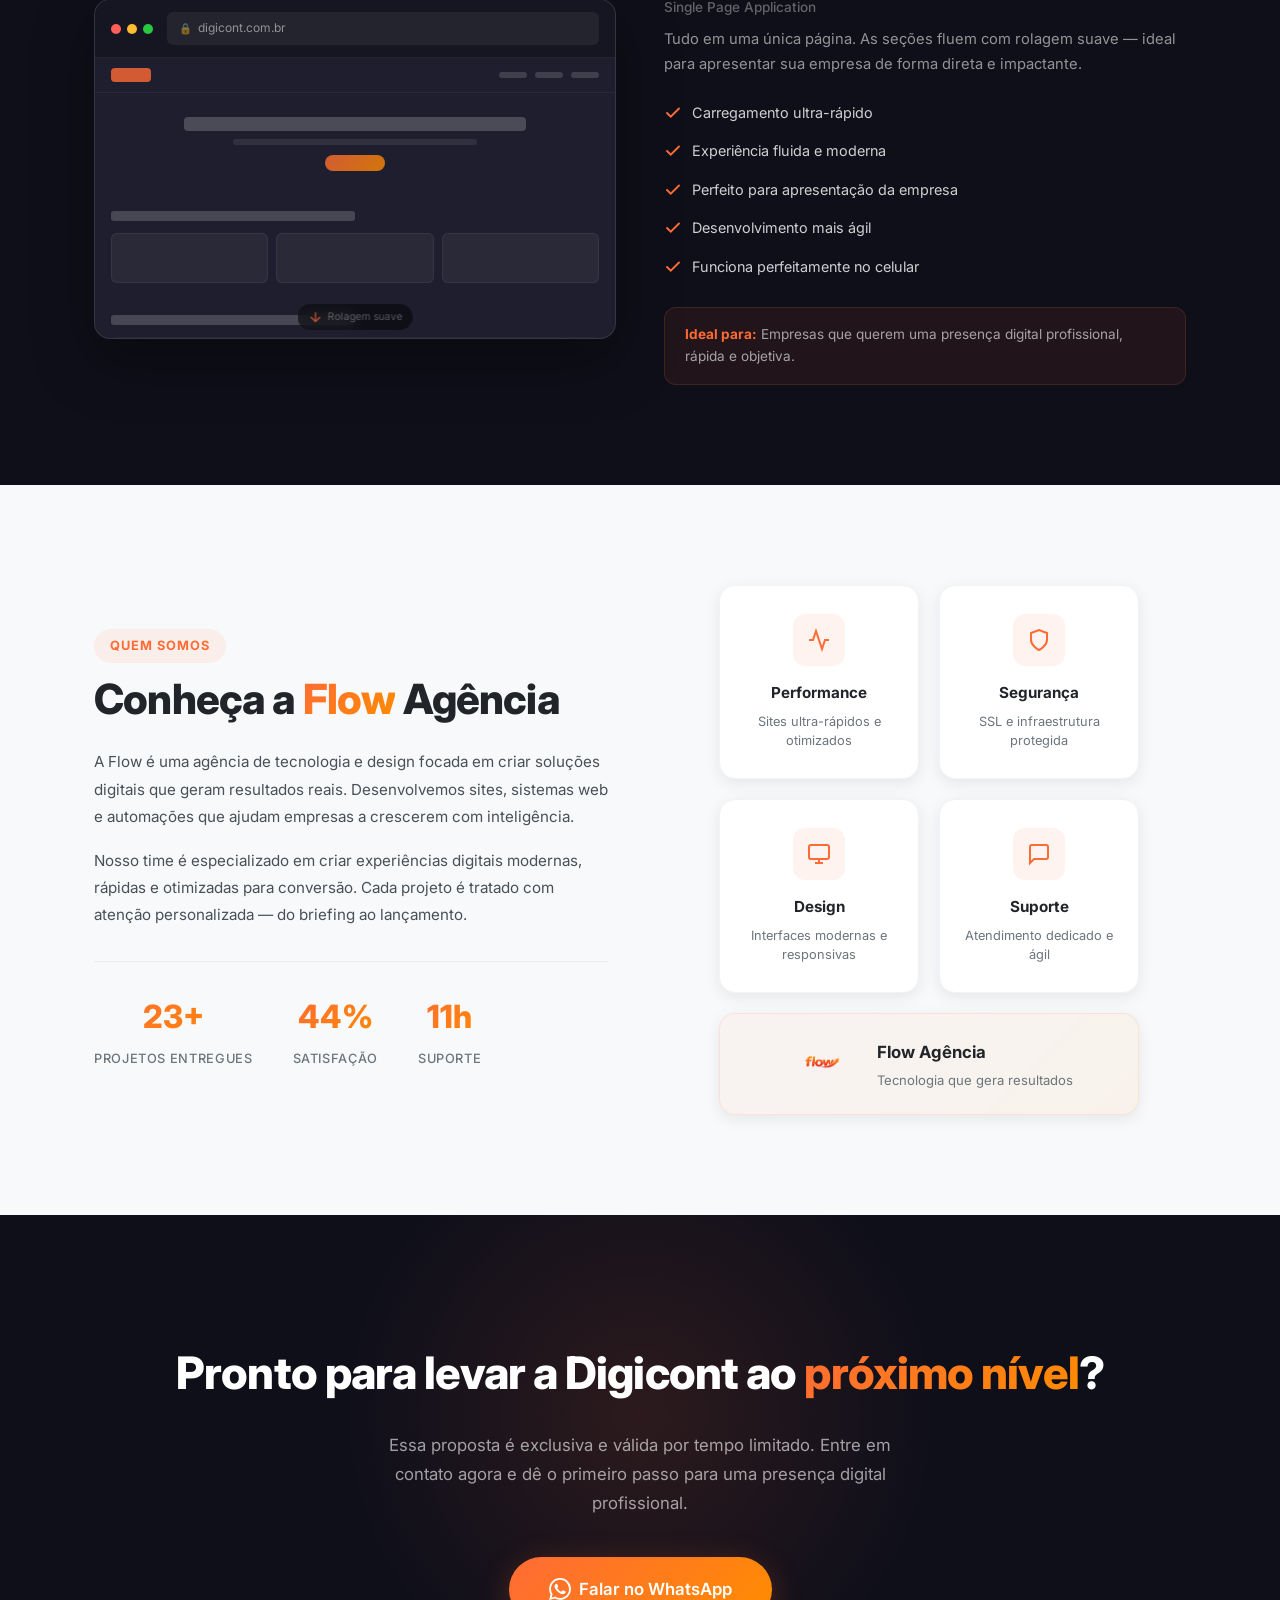
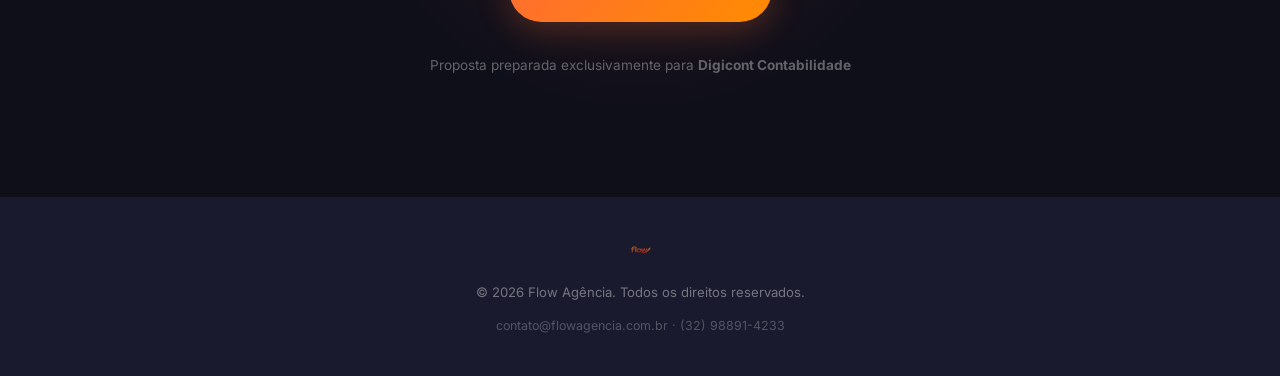
==== commit a856f069: "feat(digicont): substituir planos por 2 combos (R497 e R697) com HubLink + GMN bonus" ====
--- a/digicont.html
+++ b/digicont.html
@@ -420,14 +420,16 @@
         <div class="container">
             <div class="section-header animate-on-scroll">
                 <span class="section-tag">Investimento</span>
-                <h2 class="section-title">Planos sob medida para a <span class="gradient-text">Digicont</span></h2>
-                <p class="section-desc">Escolha o plano ideal para o momento da sua empresa. Todos incluem hospedagem, domínio e garantia.</p>
-            </div>
-            <div class="pricing-grid">
-                <!-- PLANO 1 -->
+                <h2 class="section-title">Combos exclusivos para a <span class="gradient-text">Digicont</span></h2>
+                <p class="section-desc">Escolha o combo ideal e leve sua empresa ao digital com tudo que precisa — incluindo bônus no valor de R$400.</p>
+            </div>
+
+            <div class="pricing-grid pricing-grid-2col">
+
+                <!-- COMBO 1 -->
                 <div class="pricing-card animate-on-scroll">
                     <div class="pricing-header">
-                        <span class="pricing-name">Essencial</span>
+                        <span class="pricing-name">Combo Essencial</span>
                         <div class="pricing-price">
                             <span class="price-currency">R$</span>
                             <span class="price-value">497</span>
@@ -435,14 +437,15 @@
                         <span class="pricing-period">pagamento único</span>
                     </div>
                     <div class="pricing-body">
+                        <p class="combo-label-main">Incluso no combo:</p>
                         <ul class="pricing-features">
                             <li class="feature-included">
                                 <svg width="18" height="18" viewBox="0 0 24 24" fill="none" stroke="currentColor" stroke-width="3" stroke-linecap="round" stroke-linejoin="round"><polyline points="20 6 9 17 4 12"/></svg>
-                                Site SPA Institucional
-                            </li>
-                            <li class="feature-included">
-                                <svg width="18" height="18" viewBox="0 0 24 24" fill="none" stroke="currentColor" stroke-width="3" stroke-linecap="round" stroke-linejoin="round"><polyline points="20 6 9 17 4 12"/></svg>
-                                Design responsivo
+                                Site Página Única (SPA) — design moderno
+                            </li>
+                            <li class="feature-included">
+                                <svg width="18" height="18" viewBox="0 0 24 24" fill="none" stroke="currentColor" stroke-width="3" stroke-linecap="round" stroke-linejoin="round"><polyline points="20 6 9 17 4 12"/></svg>
+                                Design responsivo (mobile + desktop)
                             </li>
                             <li class="feature-included">
                                 <svg width="18" height="18" viewBox="0 0 24 24" fill="none" stroke="currentColor" stroke-width="3" stroke-linecap="round" stroke-linejoin="round"><polyline points="20 6 9 17 4 12"/></svg>
@@ -454,44 +457,55 @@
                             </li>
                             <li class="feature-included">
                                 <svg width="18" height="18" viewBox="0 0 24 24" fill="none" stroke="currentColor" stroke-width="3" stroke-linecap="round" stroke-linejoin="round"><polyline points="20 6 9 17 4 12"/></svg>
-                                Hospedagem 12 meses
-                            </li>
-                            <li class="feature-included">
-                                <svg width="18" height="18" viewBox="0 0 24 24" fill="none" stroke="currentColor" stroke-width="3" stroke-linecap="round" stroke-linejoin="round"><polyline points="20 6 9 17 4 12"/></svg>
-                                Registro de domínio
-                            </li>
-                            <li class="feature-excluded">
-                                <svg width="18" height="18" viewBox="0 0 24 24" fill="none" stroke="currentColor" stroke-width="2" stroke-linecap="round" stroke-linejoin="round"><line x1="18" y1="6" x2="6" y2="18"/><line x1="6" y1="6" x2="18" y2="18"/></svg>
-                                Hub de links personalizado
+                                Hospedagem 12 meses + domínio
                             </li>
                         </ul>
-                        <a href="#contato" class="btn btn-outline btn-block">Selecionar Plano</a>
-                    </div>
-                </div>
-
-                <!-- PLANO 2 -->
-                <div class="pricing-card animate-on-scroll">
+
+                        <div class="combo-bonus-block">
+                            <p class="combo-bonus-label">🎁 Bônus inclusos — valor total: <strong>R$400</strong></p>
+                            <div class="combo-bonus-item">
+                                <div class="combo-bonus-text">
+                                    <strong>HubLink</strong> — Hub de links personalizado
+                                </div>
+                                <span class="combo-bonus-value"><s>R$200</s> <em>Grátis</em></span>
+                            </div>
+                            <div class="combo-bonus-item">
+                                <div class="combo-bonus-text">
+                                    <strong>GMN</strong> — Google Meu Negócio otimizado
+                                </div>
+                                <span class="combo-bonus-value"><s>R$200</s> <em>Grátis</em></span>
+                            </div>
+                        </div>
+
+                        <a href="#contato" class="btn btn-outline btn-block">Quero este Combo</a>
+                    </div>
+                </div>
+
+                <!-- COMBO 2 -->
+                <div class="pricing-card pricing-featured animate-on-scroll" style="padding-top: 60px;">
+                    <div class="pricing-badge" style="background: var(--gradient-primary); color: white; top: 15px;">Mais Completo</div>
                     <div class="pricing-header">
-                        <span class="pricing-name">Profissional</span>
+                        <span class="pricing-name">Combo Pro</span>
                         <div class="pricing-price">
                             <span class="price-currency">R$</span>
-                            <span class="price-value">597</span>
+                            <span class="price-value">697</span>
                         </div>
                         <span class="pricing-period">pagamento único</span>
                     </div>
                     <div class="pricing-body">
+                        <p class="combo-label-main">Incluso no combo:</p>
                         <ul class="pricing-features">
                             <li class="feature-included">
                                 <svg width="18" height="18" viewBox="0 0 24 24" fill="none" stroke="currentColor" stroke-width="3" stroke-linecap="round" stroke-linejoin="round"><polyline points="20 6 9 17 4 12"/></svg>
-                                Site SPA Institucional
-                            </li>
-                            <li class="feature-included">
-                                <svg width="18" height="18" viewBox="0 0 24 24" fill="none" stroke="currentColor" stroke-width="3" stroke-linecap="round" stroke-linejoin="round"><polyline points="20 6 9 17 4 12"/></svg>
-                                Design responsivo premium
-                            </li>
-                            <li class="feature-included">
-                                <svg width="18" height="18" viewBox="0 0 24 24" fill="none" stroke="currentColor" stroke-width="3" stroke-linecap="round" stroke-linejoin="round"><polyline points="20 6 9 17 4 12"/></svg>
-                                Otimização SEO completa
+                                <strong>Site Multi-páginas</strong> — estrutura completa
+                            </li>
+                            <li class="feature-included">
+                                <svg width="18" height="18" viewBox="0 0 24 24" fill="none" stroke="currentColor" stroke-width="3" stroke-linecap="round" stroke-linejoin="round"><polyline points="20 6 9 17 4 12"/></svg>
+                                Design premium exclusivo
+                            </li>
+                            <li class="feature-included">
+                                <svg width="18" height="18" viewBox="0 0 24 24" fill="none" stroke="currentColor" stroke-width="3" stroke-linecap="round" stroke-linejoin="round"><polyline points="20 6 9 17 4 12"/></svg>
+                                SEO avançado (cada página ranqueia)
                             </li>
                             <li class="feature-included">
                                 <svg width="18" height="18" viewBox="0 0 24 24" fill="none" stroke="currentColor" stroke-width="3" stroke-linecap="round" stroke-linejoin="round"><polyline points="20 6 9 17 4 12"/></svg>
@@ -499,104 +513,30 @@
                             </li>
                             <li class="feature-included">
                                 <svg width="18" height="18" viewBox="0 0 24 24" fill="none" stroke="currentColor" stroke-width="3" stroke-linecap="round" stroke-linejoin="round"><polyline points="20 6 9 17 4 12"/></svg>
-                                Hospedagem 12 meses
-                            </li>
-                            <li class="feature-included">
-                                <svg width="18" height="18" viewBox="0 0 24 24" fill="none" stroke="currentColor" stroke-width="3" stroke-linecap="round" stroke-linejoin="round"><polyline points="20 6 9 17 4 12"/></svg>
-                                Registro de domínio
-                            </li>
-                            <li class="feature-included feature-highlight">
-                                <svg width="18" height="18" viewBox="0 0 24 24" fill="none" stroke="currentColor" stroke-width="3" stroke-linecap="round" stroke-linejoin="round"><polyline points="20 6 9 17 4 12"/></svg>
-                                <strong>Hub de links personalizado</strong>
+                                Hospedagem 12 meses + domínio
                             </li>
                         </ul>
-                        <a href="#contato" class="btn btn-primary btn-block">Selecionar Plano</a>
-                    </div>
-                </div>
-
-                <!-- PLANO 3 -->
-                <div class="pricing-card pricing-featured animate-on-scroll" style="padding-top: 60px;">
-                    <div class="pricing-badge" style="background: var(--gradient-primary); color: white; top: 15px;">Altamente Recomendado</div>
-                    <div class="pricing-header">
-                        <span class="pricing-name">Premium</span>
-                        <div class="pricing-price">
-                            <span class="price-currency">R$</span>
-                            <span class="price-value">897</span>
-                        </div>
-                        <span class="pricing-period">pagamento único</span>
-                    </div>
-                    <div class="pricing-body">
-                        <ul class="pricing-features">
-                            <li class="feature-included">
-                                <svg width="18" height="18" viewBox="0 0 24 24" fill="none" stroke="currentColor" stroke-width="3" stroke-linecap="round" stroke-linejoin="round"><polyline points="20 6 9 17 4 12"/></svg>
-                                Site Multi-páginas completo
-                            </li>
-                            <li class="feature-included">
-                                <svg width="18" height="18" viewBox="0 0 24 24" fill="none" stroke="currentColor" stroke-width="3" stroke-linecap="round" stroke-linejoin="round"><polyline points="20 6 9 17 4 12"/></svg>
-                                Design premium exclusivo
-                            </li>
-                            <li class="feature-included">
-                                <svg width="18" height="18" viewBox="0 0 24 24" fill="none" stroke="currentColor" stroke-width="3" stroke-linecap="round" stroke-linejoin="round"><polyline points="20 6 9 17 4 12"/></svg>
-                                SEO avançado + Blog
-                            </li>
-                            <li class="feature-included">
-                                <svg width="18" height="18" viewBox="0 0 24 24" fill="none" stroke="currentColor" stroke-width="3" stroke-linecap="round" stroke-linejoin="round"><polyline points="20 6 9 17 4 12"/></svg>
-                                Botão WhatsApp integrado
-                            </li>
-                            <li class="feature-included">
-                                <svg width="18" height="18" viewBox="0 0 24 24" fill="none" stroke="currentColor" stroke-width="3" stroke-linecap="round" stroke-linejoin="round"><polyline points="20 6 9 17 4 12"/></svg>
-                                Hospedagem 12 meses
-                            </li>
-                            <li class="feature-included">
-                                <svg width="18" height="18" viewBox="0 0 24 24" fill="none" stroke="currentColor" stroke-width="3" stroke-linecap="round" stroke-linejoin="round"><polyline points="20 6 9 17 4 12"/></svg>
-                                Registro de domínio
-                            </li>
-                            <li class="feature-included feature-highlight">
-                                <svg width="18" height="18" viewBox="0 0 24 24" fill="none" stroke="currentColor" stroke-width="3" stroke-linecap="round" stroke-linejoin="round"><polyline points="20 6 9 17 4 12"/></svg>
-                                <strong>Hub de links grátis</strong>
-                            </li>
-                        </ul>
-                        <a href="#contato" class="btn btn-outline btn-block">Selecionar Plano</a>
-                    </div>
-                </div>
-            </div>
-
-            <!-- CARD GMN -->
-            <div class="pricing-card animate-on-scroll" style="margin-top: 2rem; max-width: 420px; margin-left: auto; margin-right: auto;">
-                <div class="pricing-header">
-                    <span class="pricing-name">Google Meu Negócio</span>
-                    <div class="pricing-price">
-                        <span class="price-currency">R$</span>
-                        <span class="price-value">199</span>
-                        <span style="font-size:1.2rem; font-weight:600; align-self:flex-end; padding-bottom:6px;">,90</span>
-                    </div>
-                    <span class="pricing-period">pagamento único</span>
-                </div>
-                <div class="pricing-body">
-                    <ul class="pricing-features">
-                        <li class="feature-included">
-                            <svg width="18" height="18" viewBox="0 0 24 24" fill="none" stroke="currentColor" stroke-width="3" stroke-linecap="round" stroke-linejoin="round"><polyline points="20 6 9 17 4 12"/></svg>
-                            Criação e verificação do perfil
-                        </li>
-                        <li class="feature-included">
-                            <svg width="18" height="18" viewBox="0 0 24 24" fill="none" stroke="currentColor" stroke-width="3" stroke-linecap="round" stroke-linejoin="round"><polyline points="20 6 9 17 4 12"/></svg>
-                            Otimização completa (fotos, descrição, horários)
-                        </li>
-                        <li class="feature-included">
-                            <svg width="18" height="18" viewBox="0 0 24 24" fill="none" stroke="currentColor" stroke-width="3" stroke-linecap="round" stroke-linejoin="round"><polyline points="20 6 9 17 4 12"/></svg>
-                            Configuração de categorias e serviços
-                        </li>
-                        <li class="feature-included">
-                            <svg width="18" height="18" viewBox="0 0 24 24" fill="none" stroke="currentColor" stroke-width="3" stroke-linecap="round" stroke-linejoin="round"><polyline points="20 6 9 17 4 12"/></svg>
-                            Integração com Google Maps
-                        </li>
-                        <li class="feature-included">
-                            <svg width="18" height="18" viewBox="0 0 24 24" fill="none" stroke="currentColor" stroke-width="3" stroke-linecap="round" stroke-linejoin="round"><polyline points="20 6 9 17 4 12"/></svg>
-                            Orientações para geração de avaliações
-                        </li>
-                    </ul>
-                    <a href="#contato" class="btn btn-outline btn-block">Adicionar ao Plano</a>
-                </div>
+
+                        <div class="combo-bonus-block">
+                            <p class="combo-bonus-label">🎁 Bônus inclusos — valor total: <strong>R$400</strong></p>
+                            <div class="combo-bonus-item">
+                                <div class="combo-bonus-text">
+                                    <strong>HubLink</strong> — Hub de links personalizado
+                                </div>
+                                <span class="combo-bonus-value"><s>R$200</s> <em>Grátis</em></span>
+                            </div>
+                            <div class="combo-bonus-item">
+                                <div class="combo-bonus-text">
+                                    <strong>GMN</strong> — Google Meu Negócio otimizado
+                                </div>
+                                <span class="combo-bonus-value"><s>R$200</s> <em>Grátis</em></span>
+                            </div>
+                        </div>
+
+                        <a href="#contato" class="btn btn-primary btn-block">Quero este Combo</a>
+                    </div>
+                </div>
+
             </div>
 
             <!-- Garantias -->
--- a/styles.css
+++ b/styles.css
@@ -1462,6 +1462,89 @@
     align-items: start;
 }
 
+.pricing-grid-2col {
+    grid-template-columns: repeat(2, 1fr);
+    max-width: 860px;
+    margin-left: auto;
+    margin-right: auto;
+}
+
+/* Combo bonus block */
+.combo-label-main {
+    font-size: 0.78rem;
+    font-weight: 700;
+    text-transform: uppercase;
+    letter-spacing: 0.06em;
+    color: var(--gray-500);
+    margin-bottom: 12px;
+}
+
+.combo-bonus-block {
+    background: linear-gradient(135deg, rgba(255, 107, 53, 0.07), rgba(255, 174, 0, 0.07));
+    border: 1px solid rgba(255, 107, 53, 0.2);
+    border-radius: var(--radius-lg);
+    padding: 16px 18px;
+    margin-bottom: 24px;
+    margin-top: 8px;
+}
+
+.combo-bonus-label {
+    font-size: 0.8rem;
+    font-weight: 600;
+    color: var(--gray-700);
+    margin-bottom: 12px;
+}
+
+.combo-bonus-label strong {
+    color: var(--orange-500);
+}
+
+.combo-bonus-item {
+    display: flex;
+    align-items: center;
+    justify-content: space-between;
+    gap: 10px;
+    padding: 8px 0;
+    border-bottom: 1px dashed rgba(0,0,0,0.07);
+}
+
+.combo-bonus-item:last-child {
+    border-bottom: none;
+    padding-bottom: 0;
+}
+
+.combo-bonus-text {
+    font-size: 0.85rem;
+    color: var(--gray-700);
+}
+
+.combo-bonus-text strong {
+    color: var(--gray-900);
+}
+
+.combo-bonus-value {
+    white-space: nowrap;
+    font-size: 0.82rem;
+    color: var(--gray-400);
+}
+
+.combo-bonus-value s {
+    text-decoration: line-through;
+    opacity: 0.7;
+}
+
+.combo-bonus-value em {
+    font-style: normal;
+    font-weight: 700;
+    color: #16a34a;
+    background: rgba(22,163,74,0.1);
+    padding: 2px 8px;
+    border-radius: 20px;
+    margin-left: 6px;
+    font-size: 0.78rem;
+}
+
+
 .pricing-card {
     background: var(--white);
     border: 1px solid var(--gray-200);
@@ -2287,10 +2370,12 @@
     .diagnostic-grid,
     .solution-grid,
     .pricing-grid,
+    .pricing-grid-2col,
     .benefits-grid,
     .about-grid {
         grid-template-columns: 1fr;
     }
+
     
     .pricing-featured {
         transform: none;
